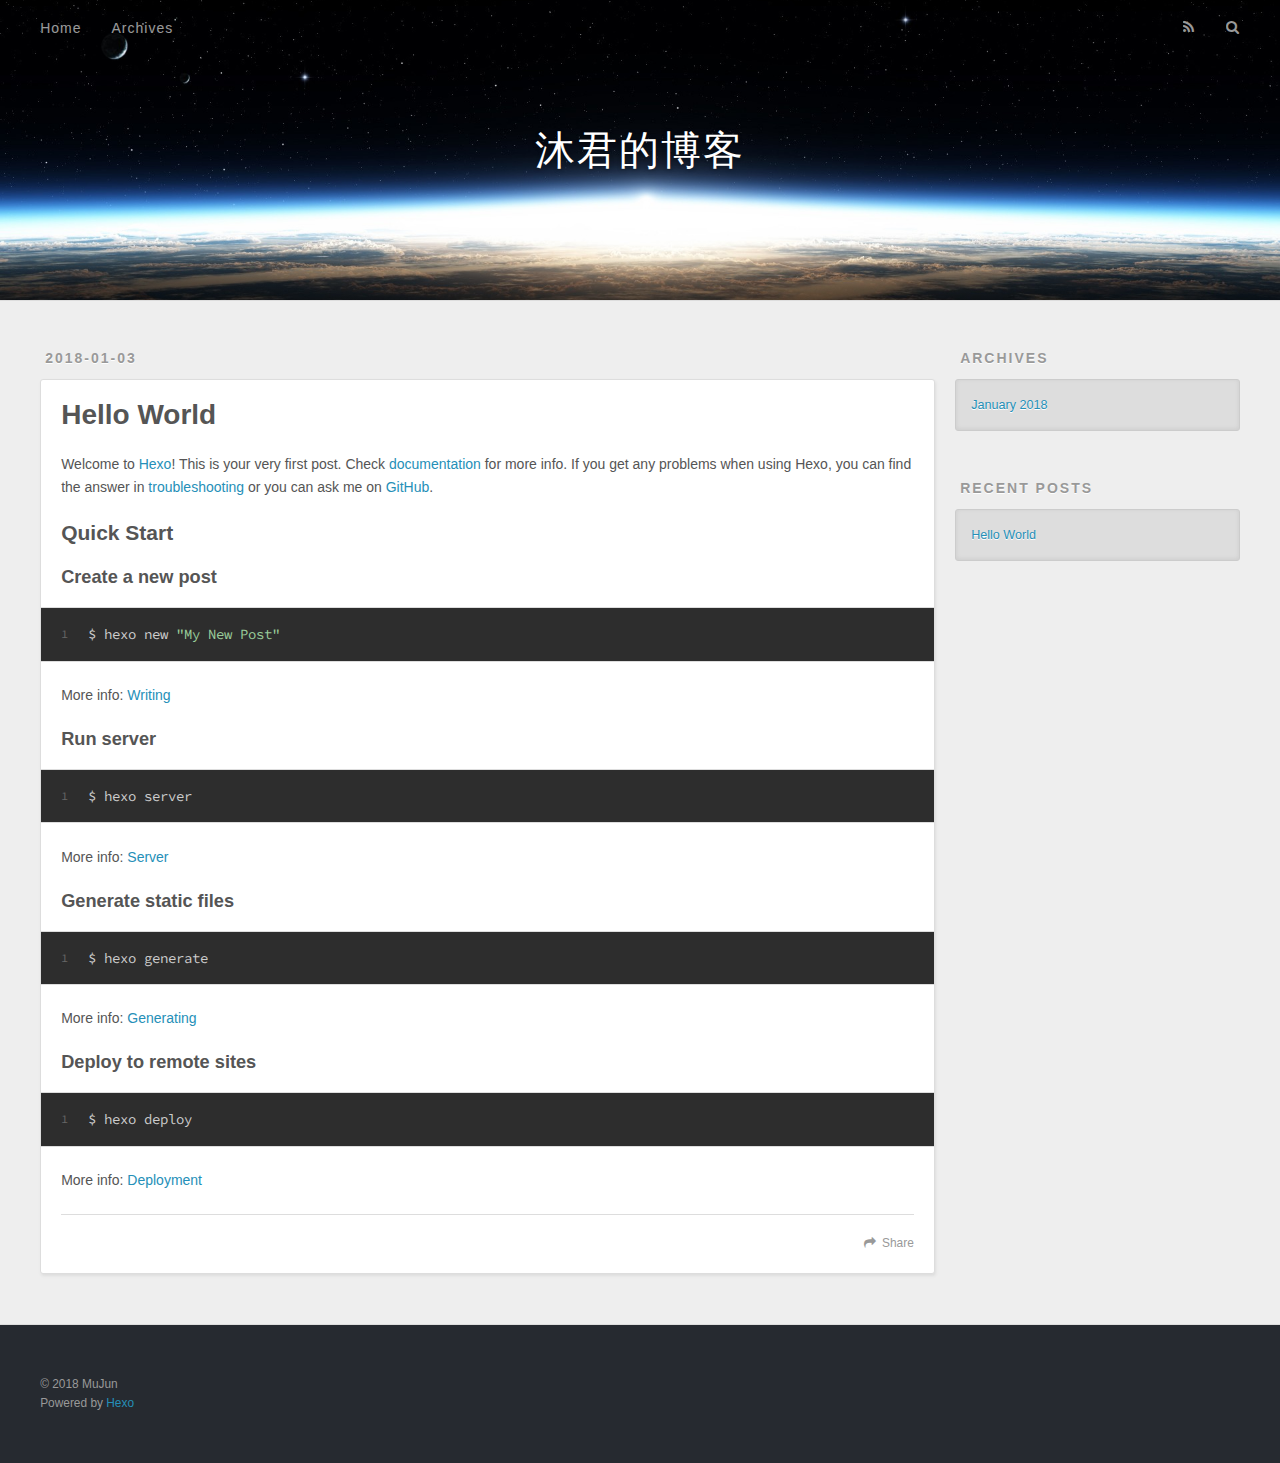
==== index.html @ 4de82e10 "Site updated: 2018-01-03 21:16:30" ====
<!DOCTYPE html>
<html>
<head>
  <meta charset="utf-8">
  

  
  <title>沐君的博客</title>
  <meta name="viewport" content="width=device-width, initial-scale=1, maximum-scale=1">
  <meta property="og:type" content="website">
<meta property="og:title" content="沐君的博客">
<meta property="og:url" content="http://yoursite.com/index.html">
<meta property="og:site_name" content="沐君的博客">
<meta name="twitter:card" content="summary">
<meta name="twitter:title" content="沐君的博客">
  
    <link rel="alternate" href="/atom.xml" title="沐君的博客" type="application/atom+xml">
  
  
    <link rel="icon" href="/favicon.png">
  
  
    <link href="//fonts.googleapis.com/css?family=Source+Code+Pro" rel="stylesheet" type="text/css">
  
  <link rel="stylesheet" href="/css/style.css">
</head>

<body>
  <div id="container">
    <div id="wrap">
      <header id="header">
  <div id="banner"></div>
  <div id="header-outer" class="outer">
    <div id="header-title" class="inner">
      <h1 id="logo-wrap">
        <a href="/" id="logo">沐君的博客</a>
      </h1>
      
    </div>
    <div id="header-inner" class="inner">
      <nav id="main-nav">
        <a id="main-nav-toggle" class="nav-icon"></a>
        
          <a class="main-nav-link" href="/">Home</a>
        
          <a class="main-nav-link" href="/archives">Archives</a>
        
      </nav>
      <nav id="sub-nav">
        
          <a id="nav-rss-link" class="nav-icon" href="/atom.xml" title="RSS Feed"></a>
        
        <a id="nav-search-btn" class="nav-icon" title="Search"></a>
      </nav>
      <div id="search-form-wrap">
        <form action="//google.com/search" method="get" accept-charset="UTF-8" class="search-form"><input type="search" name="q" class="search-form-input" placeholder="Search"><button type="submit" class="search-form-submit">&#xF002;</button><input type="hidden" name="sitesearch" value="http://yoursite.com"></form>
      </div>
    </div>
  </div>
</header>
      <div class="outer">
        <section id="main">
  
    <article id="post-hello-world" class="article article-type-post" itemscope itemprop="blogPost">
  <div class="article-meta">
    <a href="/2018/01/03/hello-world/" class="article-date">
  <time datetime="2018-01-03T12:54:03.582Z" itemprop="datePublished">2018-01-03</time>
</a>
    
  </div>
  <div class="article-inner">
    
    
      <header class="article-header">
        
  
    <h1 itemprop="name">
      <a class="article-title" href="/2018/01/03/hello-world/">Hello World</a>
    </h1>
  

      </header>
    
    <div class="article-entry" itemprop="articleBody">
      
        <p>Welcome to <a href="https://hexo.io/" target="_blank" rel="noopener">Hexo</a>! This is your very first post. Check <a href="https://hexo.io/docs/" target="_blank" rel="noopener">documentation</a> for more info. If you get any problems when using Hexo, you can find the answer in <a href="https://hexo.io/docs/troubleshooting.html" target="_blank" rel="noopener">troubleshooting</a> or you can ask me on <a href="https://github.com/hexojs/hexo/issues" target="_blank" rel="noopener">GitHub</a>.</p>
<h2 id="Quick-Start"><a href="#Quick-Start" class="headerlink" title="Quick Start"></a>Quick Start</h2><h3 id="Create-a-new-post"><a href="#Create-a-new-post" class="headerlink" title="Create a new post"></a>Create a new post</h3><figure class="highlight bash"><table><tr><td class="gutter"><pre><span class="line">1</span><br></pre></td><td class="code"><pre><span class="line">$ hexo new <span class="string">"My New Post"</span></span><br></pre></td></tr></table></figure>
<p>More info: <a href="https://hexo.io/docs/writing.html" target="_blank" rel="noopener">Writing</a></p>
<h3 id="Run-server"><a href="#Run-server" class="headerlink" title="Run server"></a>Run server</h3><figure class="highlight bash"><table><tr><td class="gutter"><pre><span class="line">1</span><br></pre></td><td class="code"><pre><span class="line">$ hexo server</span><br></pre></td></tr></table></figure>
<p>More info: <a href="https://hexo.io/docs/server.html" target="_blank" rel="noopener">Server</a></p>
<h3 id="Generate-static-files"><a href="#Generate-static-files" class="headerlink" title="Generate static files"></a>Generate static files</h3><figure class="highlight bash"><table><tr><td class="gutter"><pre><span class="line">1</span><br></pre></td><td class="code"><pre><span class="line">$ hexo generate</span><br></pre></td></tr></table></figure>
<p>More info: <a href="https://hexo.io/docs/generating.html" target="_blank" rel="noopener">Generating</a></p>
<h3 id="Deploy-to-remote-sites"><a href="#Deploy-to-remote-sites" class="headerlink" title="Deploy to remote sites"></a>Deploy to remote sites</h3><figure class="highlight bash"><table><tr><td class="gutter"><pre><span class="line">1</span><br></pre></td><td class="code"><pre><span class="line">$ hexo deploy</span><br></pre></td></tr></table></figure>
<p>More info: <a href="https://hexo.io/docs/deployment.html" target="_blank" rel="noopener">Deployment</a></p>

      
    </div>
    <footer class="article-footer">
      <a data-url="http://yoursite.com/2018/01/03/hello-world/" data-id="cjbz2mi8x0000ckn8uq805cre" class="article-share-link">Share</a>
      
      
    </footer>
  </div>
  
</article>


  


</section>
        
          <aside id="sidebar">
  
    

  
    

  
    
  
    
  <div class="widget-wrap">
    <h3 class="widget-title">Archives</h3>
    <div class="widget">
      <ul class="archive-list"><li class="archive-list-item"><a class="archive-list-link" href="/archives/2018/01/">January 2018</a></li></ul>
    </div>
  </div>


  
    
  <div class="widget-wrap">
    <h3 class="widget-title">Recent Posts</h3>
    <div class="widget">
      <ul>
        
          <li>
            <a href="/2018/01/03/hello-world/">Hello World</a>
          </li>
        
      </ul>
    </div>
  </div>

  
</aside>
        
      </div>
      <footer id="footer">
  
  <div class="outer">
    <div id="footer-info" class="inner">
      &copy; 2018 MuJun<br>
      Powered by <a href="http://hexo.io/" target="_blank">Hexo</a>
    </div>
  </div>
</footer>
    </div>
    <nav id="mobile-nav">
  
    <a href="/" class="mobile-nav-link">Home</a>
  
    <a href="/archives" class="mobile-nav-link">Archives</a>
  
</nav>
    

<script src="//ajax.googleapis.com/ajax/libs/jquery/2.0.3/jquery.min.js"></script>


  <link rel="stylesheet" href="/fancybox/jquery.fancybox.css">
  <script src="/fancybox/jquery.fancybox.pack.js"></script>


<script src="/js/script.js"></script>



  </div>
</body>
</html>
---- css/style.css ----
body {
  width: 100%;
}
body:before,
body:after {
  content: "";
  display: table;
}
body:after {
  clear: both;
}
html,
body,
div,
span,
applet,
object,
iframe,
h1,
h2,
h3,
h4,
h5,
h6,
p,
blockquote,
pre,
a,
abbr,
acronym,
address,
big,
cite,
code,
del,
dfn,
em,
img,
ins,
kbd,
q,
s,
samp,
small,
strike,
strong,
sub,
sup,
tt,
var,
dl,
dt,
dd,
ol,
ul,
li,
fieldset,
form,
label,
legend,
table,
caption,
tbody,
tfoot,
thead,
tr,
th,
td {
  margin: 0;
  padding: 0;
  border: 0;
  outline: 0;
  font-weight: inherit;
  font-style: inherit;
  font-family: inherit;
  font-size: 100%;
  vertical-align: baseline;
}
body {
  line-height: 1;
  color: #000;
  background: #fff;
}
ol,
ul {
  list-style: none;
}
table {
  border-collapse: separate;
  border-spacing: 0;
  vertical-align: middle;
}
caption,
th,
td {
  text-align: left;
  font-weight: normal;
  vertical-align: middle;
}
a img {
  border: none;
}
input,
button {
  margin: 0;
  padding: 0;
}
input::-moz-focus-inner,
button::-moz-focus-inner {
  border: 0;
  padding: 0;
}
@font-face {
  font-family: FontAwesome;
  font-style: normal;
  font-weight: normal;
  src: url("fonts/fontawesome-webfont.eot?v=#4.0.3");
  src: url("fonts/fontawesome-webfont.eot?#iefix&v=#4.0.3") format("embedded-opentype"), url("fonts/fontawesome-webfont.woff?v=#4.0.3") format("woff"), url("fonts/fontawesome-webfont.ttf?v=#4.0.3") format("truetype"), url("fonts/fontawesome-webfont.svg#fontawesomeregular?v=#4.0.3") format("svg");
}
html,
body,
#container {
  height: 100%;
}
body {
  background: #eee;
  font: 14px -apple-system, BlinkMacSystemFont, "Segoe UI", "Roboto", "Oxygen", "Ubuntu", "Cantarell", "Fira Sans", "Droid Sans", "Helvetica Neue", sans-serif;
  -webkit-text-size-adjust: 100%;
}
.outer {
  max-width: 1220px;
  margin: 0 auto;
  padding: 0 20px;
}
.outer:before,
.outer:after {
  content: "";
  display: table;
}
.outer:after {
  clear: both;
}
.inner {
  display: inline;
  float: left;
  width: 98.33333333333333%;
  margin: 0 0.833333333333333%;
}
.left,
.alignleft {
  float: left;
}
.right,
.alignright {
  float: right;
}
.clear {
  clear: both;
}
#container {
  position: relative;
}
.mobile-nav-on {
  overflow: hidden;
}
#wrap {
  height: 100%;
  width: 100%;
  position: absolute;
  top: 0;
  left: 0;
  -webkit-transition: 0.2s ease-out;
  -moz-transition: 0.2s ease-out;
  -ms-transition: 0.2s ease-out;
  transition: 0.2s ease-out;
  z-index: 1;
  background: #eee;
}
.mobile-nav-on #wrap {
  left: 280px;
}
@media screen and (min-width: 768px) {
  #main {
    display: inline;
    float: left;
    width: 73.33333333333333%;
    margin: 0 0.833333333333333%;
  }
}
.article-date,
.article-category-link,
.archive-year,
.widget-title {
  text-decoration: none;
  text-transform: uppercase;
  letter-spacing: 2px;
  color: #999;
  margin-bottom: 1em;
  margin-left: 5px;
  line-height: 1em;
  text-shadow: 0 1px #fff;
  font-weight: bold;
}
.article-inner,
.archive-article-inner {
  background: #fff;
  -webkit-box-shadow: 1px 2px 3px #ddd;
  box-shadow: 1px 2px 3px #ddd;
  border: 1px solid #ddd;
  border-radius: 3px;
}
.article-entry h1,
.widget h1 {
  font-size: 2em;
}
.article-entry h2,
.widget h2 {
  font-size: 1.5em;
}
.article-entry h3,
.widget h3 {
  font-size: 1.3em;
}
.article-entry h4,
.widget h4 {
  font-size: 1.2em;
}
.article-entry h5,
.widget h5 {
  font-size: 1em;
}
.article-entry h6,
.widget h6 {
  font-size: 1em;
  color: #999;
}
.article-entry hr,
.widget hr {
  border: 1px dashed #ddd;
}
.article-entry strong,
.widget strong {
  font-weight: bold;
}
.article-entry em,
.widget em,
.article-entry cite,
.widget cite {
  font-style: italic;
}
.article-entry sup,
.widget sup,
.article-entry sub,
.widget sub {
  font-size: 0.75em;
  line-height: 0;
  position: relative;
  vertical-align: baseline;
}
.article-entry sup,
.widget sup {
  top: -0.5em;
}
.article-entry sub,
.widget sub {
  bottom: -0.2em;
}
.article-entry small,
.widget small {
  font-size: 0.85em;
}
.article-entry acronym,
.widget acronym,
.article-entry abbr,
.widget abbr {
  border-bottom: 1px dotted;
}
.article-entry ul,
.widget ul,
.article-entry ol,
.widget ol,
.article-entry dl,
.widget dl {
  margin: 0 20px;
  line-height: 1.6em;
}
.article-entry ul ul,
.widget ul ul,
.article-entry ol ul,
.widget ol ul,
.article-entry ul ol,
.widget ul ol,
.article-entry ol ol,
.widget ol ol {
  margin-top: 0;
  margin-bottom: 0;
}
.article-entry ul,
.widget ul {
  list-style: disc;
}
.article-entry ol,
.widget ol {
  list-style: decimal;
}
.article-entry dt,
.widget dt {
  font-weight: bold;
}
#header {
  height: 300px;
  position: relative;
  border-bottom: 1px solid #ddd;
}
#header:before,
#header:after {
  content: "";
  position: absolute;
  left: 0;
  right: 0;
  height: 40px;
}
#header:before {
  top: 0;
  background: -webkit-linear-gradient(rgba(0,0,0,0.2), transparent);
  background: -moz-linear-gradient(rgba(0,0,0,0.2), transparent);
  background: -ms-linear-gradient(rgba(0,0,0,0.2), transparent);
  background: linear-gradient(rgba(0,0,0,0.2), transparent);
}
#header:after {
  bottom: 0;
  background: -webkit-linear-gradient(transparent, rgba(0,0,0,0.2));
  background: -moz-linear-gradient(transparent, rgba(0,0,0,0.2));
  background: -ms-linear-gradient(transparent, rgba(0,0,0,0.2));
  background: linear-gradient(transparent, rgba(0,0,0,0.2));
}
#header-outer {
  height: 100%;
  position: relative;
}
#header-inner {
  position: relative;
  overflow: hidden;
}
#banner {
  position: absolute;
  top: 0;
  left: 0;
  width: 100%;
  height: 100%;
  background: url("images/banner.jpg") center #000;
  -webkit-background-size: cover;
  -moz-background-size: cover;
  background-size: cover;
  z-index: -1;
}
#header-title {
  text-align: center;
  height: 40px;
  position: absolute;
  top: 50%;
  left: 0;
  margin-top: -20px;
}
#logo,
#subtitle {
  text-decoration: none;
  color: #fff;
  font-weight: 300;
  text-shadow: 0 1px 4px rgba(0,0,0,0.3);
}
#logo {
  font-size: 40px;
  line-height: 40px;
  letter-spacing: 2px;
}
#subtitle {
  font-size: 16px;
  line-height: 16px;
  letter-spacing: 1px;
}
#subtitle-wrap {
  margin-top: 16px;
}
#main-nav {
  float: left;
  margin-left: -15px;
}
.nav-icon,
.main-nav-link {
  float: left;
  color: #fff;
  opacity: 0.6;
  text-decoration: none;
  text-shadow: 0 1px rgba(0,0,0,0.2);
  -webkit-transition: opacity 0.2s;
  -moz-transition: opacity 0.2s;
  -ms-transition: opacity 0.2s;
  transition: opacity 0.2s;
  display: block;
  padding: 20px 15px;
}
.nav-icon:hover,
.main-nav-link:hover {
  opacity: 1;
}
.nav-icon {
  font-family: FontAwesome;
  text-align: center;
  font-size: 14px;
  width: 14px;
  height: 14px;
  padding: 20px 15px;
  position: relative;
  cursor: pointer;
}
.main-nav-link {
  font-weight: 300;
  letter-spacing: 1px;
}
@media screen and (max-width: 479px) {
  .main-nav-link {
    display: none;
  }
}
#main-nav-toggle {
  display: none;
}
#main-nav-toggle:before {
  content: "\f0c9";
}
@media screen and (max-width: 479px) {
  #main-nav-toggle {
    display: block;
  }
}
#sub-nav {
  float: right;
  margin-right: -15px;
}
#nav-rss-link:before {
  content: "\f09e";
}
#nav-search-btn:before {
  content: "\f002";
}
#search-form-wrap {
  position: absolute;
  top: 15px;
  width: 150px;
  height: 30px;
  right: -150px;
  opacity: 0;
  -webkit-transition: 0.2s ease-out;
  -moz-transition: 0.2s ease-out;
  -ms-transition: 0.2s ease-out;
  transition: 0.2s ease-out;
}
#search-form-wrap.on {
  opacity: 1;
  right: 0;
}
@media screen and (max-width: 479px) {
  #search-form-wrap {
    width: 100%;
    right: -100%;
  }
}
.search-form {
  position: absolute;
  top: 0;
  left: 0;
  right: 0;
  background: #fff;
  padding: 5px 15px;
  border-radius: 15px;
  -webkit-box-shadow: 0 0 10px rgba(0,0,0,0.3);
  box-shadow: 0 0 10px rgba(0,0,0,0.3);
}
.search-form-input {
  border: none;
  background: none;
  color: #555;
  width: 100%;
  font: 13px -apple-system, BlinkMacSystemFont, "Segoe UI", "Roboto", "Oxygen", "Ubuntu", "Cantarell", "Fira Sans", "Droid Sans", "Helvetica Neue", sans-serif;
  outline: none;
}
.search-form-input::-webkit-search-results-decoration,
.search-form-input::-webkit-search-cancel-button {
  -webkit-appearance: none;
}
.search-form-submit {
  position: absolute;
  top: 50%;
  right: 10px;
  margin-top: -7px;
  font: 13px FontAwesome;
  border: none;
  background: none;
  color: #bbb;
  cursor: pointer;
}
.search-form-submit:hover,
.search-form-submit:focus {
  color: #777;
}
.article {
  margin: 50px 0;
}
.article-inner {
  overflow: hidden;
}
.article-meta:before,
.article-meta:after {
  content: "";
  display: table;
}
.article-meta:after {
  clear: both;
}
.article-date {
  float: left;
}
.article-category {
  float: left;
  line-height: 1em;
  color: #ccc;
  text-shadow: 0 1px #fff;
  margin-left: 8px;
}
.article-category:before {
  content: "\2022";
}
.article-category-link {
  margin: 0 12px 1em;
}
.article-header {
  padding: 20px 20px 0;
}
.article-title {
  text-decoration: none;
  font-size: 2em;
  font-weight: bold;
  color: #555;
  line-height: 1.1em;
  -webkit-transition: color 0.2s;
  -moz-transition: color 0.2s;
  -ms-transition: color 0.2s;
  transition: color 0.2s;
}
a.article-title:hover {
  color: #258fb8;
}
.article-entry {
  color: #555;
  padding: 0 20px;
}
.article-entry:before,
.article-entry:after {
  content: "";
  display: table;
}
.article-entry:after {
  clear: both;
}
.article-entry p,
.article-entry table {
  line-height: 1.6em;
  margin: 1.6em 0;
}
.article-entry h1,
.article-entry h2,
.article-entry h3,
.article-entry h4,
.article-entry h5,
.article-entry h6 {
  font-weight: bold;
}
.article-entry h1,
.article-entry h2,
.article-entry h3,
.article-entry h4,
.article-entry h5,
.article-entry h6 {
  line-height: 1.1em;
  margin: 1.1em 0;
}
.article-entry a {
  color: #258fb8;
  text-decoration: none;
}
.article-entry a:hover {
  text-decoration: underline;
}
.article-entry ul,
.article-entry ol,
.article-entry dl {
  margin-top: 1.6em;
  margin-bottom: 1.6em;
}
.article-entry img,
.article-entry video {
  max-width: 100%;
  height: auto;
  display: block;
  margin: auto;
}
.article-entry iframe {
  border: none;
}
.article-entry table {
  width: 100%;
  border-collapse: collapse;
  border-spacing: 0;
}
.article-entry th {
  font-weight: bold;
  border-bottom: 3px solid #ddd;
  padding-bottom: 0.5em;
}
.article-entry td {
  border-bottom: 1px solid #ddd;
  padding: 10px 0;
}
.article-entry blockquote {
  font-family: Georgia, "Times New Roman", serif;
  font-size: 1.4em;
  margin: 1.6em 20px;
  text-align: center;
}
.article-entry blockquote footer {
  font-size: 14px;
  margin: 1.6em 0;
  font-family: -apple-system, BlinkMacSystemFont, "Segoe UI", "Roboto", "Oxygen", "Ubuntu", "Cantarell", "Fira Sans", "Droid Sans", "Helvetica Neue", sans-serif;
}
.article-entry blockquote footer cite:before {
  content: "—";
  padding: 0 0.5em;
}
.article-entry .pullquote {
  text-align: left;
  width: 45%;
  margin: 0;
}
.article-entry .pullquote.left {
  margin-left: 0.5em;
  margin-right: 1em;
}
.article-entry .pullquote.right {
  margin-right: 0.5em;
  margin-left: 1em;
}
.article-entry .caption {
  color: #999;
  display: block;
  font-size: 0.9em;
  margin-top: 0.5em;
  position: relative;
  text-align: center;
}
.article-entry .video-container {
  position: relative;
  padding-top: 56.25%;
  height: 0;
  overflow: hidden;
}
.article-entry .video-container iframe,
.article-entry .video-container object,
.article-entry .video-container embed {
  position: absolute;
  top: 0;
  left: 0;
  width: 100%;
  height: 100%;
  margin-top: 0;
}
.article-more-link a {
  display: inline-block;
  line-height: 1em;
  padding: 6px 15px;
  border-radius: 15px;
  background: #eee;
  color: #999;
  text-shadow: 0 1px #fff;
  text-decoration: none;
}
.article-more-link a:hover {
  background: #258fb8;
  color: #fff;
  text-decoration: none;
  text-shadow: 0 1px #1e7293;
}
.article-footer {
  font-size: 0.85em;
  line-height: 1.6em;
  border-top: 1px solid #ddd;
  padding-top: 1.6em;
  margin: 0 20px 20px;
}
.article-footer:before,
.article-footer:after {
  content: "";
  display: table;
}
.article-footer:after {
  clear: both;
}
.article-footer a {
  color: #999;
  text-decoration: none;
}
.article-footer a:hover {
  color: #555;
}
.article-tag-list-item {
  float: left;
  margin-right: 10px;
}
.article-tag-list-link:before {
  content: "#";
}
.article-comment-link {
  float: right;
}
.article-comment-link:before {
  content: "\f075";
  font-family: FontAwesome;
  padding-right: 8px;
}
.article-share-link {
  cursor: pointer;
  float: right;
  margin-left: 20px;
}
.article-share-link:before {
  content: "\f064";
  font-family: FontAwesome;
  padding-right: 6px;
}
#article-nav {
  position: relative;
}
#article-nav:before,
#article-nav:after {
  content: "";
  display: table;
}
#article-nav:after {
  clear: both;
}
@media screen and (min-width: 768px) {
  #article-nav {
    margin: 50px 0;
  }
  #article-nav:before {
    width: 8px;
    height: 8px;
    position: absolute;
    top: 50%;
    left: 50%;
    margin-top: -4px;
    margin-left: -4px;
    content: "";
    border-radius: 50%;
    background: #ddd;
    -webkit-box-shadow: 0 1px 2px #fff;
    box-shadow: 0 1px 2px #fff;
  }
}
.article-nav-link-wrap {
  text-decoration: none;
  text-shadow: 0 1px #fff;
  color: #999;
  -webkit-box-sizing: border-box;
  -moz-box-sizing: border-box;
  box-sizing: border-box;
  margin-top: 50px;
  text-align: center;
  display: block;
}
.article-nav-link-wrap:hover {
  color: #555;
}
@media screen and (min-width: 768px) {
  .article-nav-link-wrap {
    width: 50%;
    margin-top: 0;
  }
}
@media screen and (min-width: 768px) {
  #article-nav-newer {
    float: left;
    text-align: right;
    padding-right: 20px;
  }
}
@media screen and (min-width: 768px) {
  #article-nav-older {
    float: right;
    text-align: left;
    padding-left: 20px;
  }
}
.article-nav-caption {
  text-transform: uppercase;
  letter-spacing: 2px;
  color: #ddd;
  line-height: 1em;
  font-weight: bold;
}
#article-nav-newer .article-nav-caption {
  margin-right: -2px;
}
.article-nav-title {
  font-size: 0.85em;
  line-height: 1.6em;
  margin-top: 0.5em;
}
.article-share-box {
  position: absolute;
  display: none;
  background: #fff;
  -webkit-box-shadow: 1px 2px 10px rgba(0,0,0,0.2);
  box-shadow: 1px 2px 10px rgba(0,0,0,0.2);
  border-radius: 3px;
  margin-left: -145px;
  overflow: hidden;
  z-index: 1;
}
.article-share-box.on {
  display: block;
}
.article-share-input {
  width: 100%;
  background: none;
  -webkit-box-sizing: border-box;
  -moz-box-sizing: border-box;
  box-sizing: border-box;
  font: 14px -apple-system, BlinkMacSystemFont, "Segoe UI", "Roboto", "Oxygen", "Ubuntu", "Cantarell", "Fira Sans", "Droid Sans", "Helvetica Neue", sans-serif;
  padding: 0 15px;
  color: #555;
  outline: none;
  border: 1px solid #ddd;
  border-radius: 3px 3px 0 0;
  height: 36px;
  line-height: 36px;
}
.article-share-links {
  background: #eee;
}
.article-share-links:before,
.article-share-links:after {
  content: "";
  display: table;
}
.article-share-links:after {
  clear: both;
}
.article-share-twitter,
.article-share-facebook,
.article-share-pinterest,
.article-share-google {
  width: 50px;
  height: 36px;
  display: block;
  float: left;
  position: relative;
  color: #999;
  text-shadow: 0 1px #fff;
}
.article-share-twitter:before,
.article-share-facebook:before,
.article-share-pinterest:before,
.article-share-google:before {
  font-size: 20px;
  font-family: FontAwesome;
  width: 20px;
  height: 20px;
  position: absolute;
  top: 50%;
  left: 50%;
  margin-top: -10px;
  margin-left: -10px;
  text-align: center;
}
.article-share-twitter:hover,
.article-share-facebook:hover,
.article-share-pinterest:hover,
.article-share-google:hover {
  color: #fff;
}
.article-share-twitter:before {
  content: "\f099";
}
.article-share-twitter:hover {
  background: #00aced;
  text-shadow: 0 1px #008abe;
}
.article-share-facebook:before {
  content: "\f09a";
}
.article-share-facebook:hover {
  background: #3b5998;
  text-shadow: 0 1px #2f477a;
}
.article-share-pinterest:before {
  content: "\f0d2";
}
.article-share-pinterest:hover {
  background: #cb2027;
  text-shadow: 0 1px #a21a1f;
}
.article-share-google:before {
  content: "\f0d5";
}
.article-share-google:hover {
  background: #dd4b39;
  text-shadow: 0 1px #be3221;
}
.article-gallery {
  background: #000;
  position: relative;
}
.article-gallery-photos {
  position: relative;
  overflow: hidden;
}
.article-gallery-img {
  display: none;
  max-width: 100%;
}
.article-gallery-img:first-child {
  display: block;
}
.article-gallery-img.loaded {
  position: absolute;
  display: block;
}
.article-gallery-img img {
  display: block;
  max-width: 100%;
  margin: 0 auto;
}
#comments {
  background: #fff;
  -webkit-box-shadow: 1px 2px 3px #ddd;
  box-shadow: 1px 2px 3px #ddd;
  padding: 20px;
  border: 1px solid #ddd;
  border-radius: 3px;
  margin: 50px 0;
}
#comments a {
  color: #258fb8;
}
.archives-wrap {
  margin: 50px 0;
}
.archives:before,
.archives:after {
  content: "";
  display: table;
}
.archives:after {
  clear: both;
}
.archive-year-wrap {
  margin-bottom: 1em;
}
.archives {
  -webkit-column-gap: 10px;
  -moz-column-gap: 10px;
  column-gap: 10px;
}
@media screen and (min-width: 480px) and (max-width: 767px) {
  .archives {
    -webkit-column-count: 2;
    -moz-column-count: 2;
    column-count: 2;
  }
}
@media screen and (min-width: 768px) {
  .archives {
    -webkit-column-count: 3;
    -moz-column-count: 3;
    column-count: 3;
  }
}
.archive-article {
  -webkit-column-break-inside: avoid;
  page-break-inside: avoid;
  overflow: hidden;
  break-inside: avoid-column;
}
.archive-article-inner {
  padding: 10px;
  margin-bottom: 15px;
}
.archive-article-title {
  text-decoration: none;
  font-weight: bold;
  color: #555;
  -webkit-transition: color 0.2s;
  -moz-transition: color 0.2s;
  -ms-transition: color 0.2s;
  transition: color 0.2s;
  line-height: 1.6em;
}
.archive-article-title:hover {
  color: #258fb8;
}
.archive-article-footer {
  margin-top: 1em;
}
.archive-article-date {
  color: #999;
  text-decoration: none;
  font-size: 0.85em;
  line-height: 1em;
  margin-bottom: 0.5em;
  display: block;
}
#page-nav {
  margin: 50px auto;
  background: #fff;
  -webkit-box-shadow: 1px 2px 3px #ddd;
  box-shadow: 1px 2px 3px #ddd;
  border: 1px solid #ddd;
  border-radius: 3px;
  text-align: center;
  color: #999;
  overflow: hidden;
}
#page-nav:before,
#page-nav:after {
  content: "";
  display: table;
}
#page-nav:after {
  clear: both;
}
#page-nav a,
#page-nav span {
  padding: 10px 20px;
  line-height: 1;
  height: 2ex;
}
#page-nav a {
  color: #999;
  text-decoration: none;
}
#page-nav a:hover {
  background: #999;
  color: #fff;
}
#page-nav .prev {
  float: left;
}
#page-nav .next {
  float: right;
}
#page-nav .page-number {
  display: inline-block;
}
@media screen and (max-width: 479px) {
  #page-nav .page-number {
    display: none;
  }
}
#page-nav .current {
  color: #555;
  font-weight: bold;
}
#page-nav .space {
  color: #ddd;
}
#footer {
  background: #262a30;
  padding: 50px 0;
  border-top: 1px solid #ddd;
  color: #999;
}
#footer a {
  color: #258fb8;
  text-decoration: none;
}
#footer a:hover {
  text-decoration: underline;
}
#footer-info {
  line-height: 1.6em;
  font-size: 0.85em;
}
.article-entry pre,
.article-entry .highlight {
  background: #2d2d2d;
  margin: 0 -20px;
  padding: 15px 20px;
  border-style: solid;
  border-color: #ddd;
  border-width: 1px 0;
  overflow: auto;
  color: #ccc;
  line-height: 22.400000000000002px;
}
.article-entry .highlight .gutter pre,
.article-entry .gist .gist-file .gist-data .line-numbers {
  color: #666;
  font-size: 0.85em;
}
.article-entry pre,
.article-entry code {
  font-family: "Source Code Pro", Consolas, Monaco, Menlo, Consolas, monospace;
}
.article-entry code {
  background: #eee;
  text-shadow: 0 1px #fff;
  padding: 0 0.3em;
}
.article-entry pre code {
  background: none;
  text-shadow: none;
  padding: 0;
}
.article-entry .highlight pre {
  border: none;
  margin: 0;
  padding: 0;
}
.article-entry .highlight table {
  margin: 0;
  width: auto;
}
.article-entry .highlight td {
  border: none;
  padding: 0;
}
.article-entry .highlight figcaption {
  font-size: 0.85em;
  color: #999;
  line-height: 1em;
  margin-bottom: 1em;
}
.article-entry .highlight figcaption:before,
.article-entry .highlight figcaption:after {
  content: "";
  display: table;
}
.article-entry .highlight figcaption:after {
  clear: both;
}
.article-entry .highlight figcaption a {
  float: right;
}
.article-entry .highlight .gutter pre {
  text-align: right;
  padding-right: 20px;
}
.article-entry .highlight .line {
  height: 22.400000000000002px;
}
.article-entry .highlight .line.marked {
  background: #515151;
}
.article-entry .gist {
  margin: 0 -20px;
  border-style: solid;
  border-color: #ddd;
  border-width: 1px 0;
  background: #2d2d2d;
  padding: 15px 20px 15px 0;
}
.article-entry .gist .gist-file {
  border: none;
  font-family: "Source Code Pro", Consolas, Monaco, Menlo, Consolas, monospace;
  margin: 0;
}
.article-entry .gist .gist-file .gist-data {
  background: none;
  border: none;
}
.article-entry .gist .gist-file .gist-data .line-numbers {
  background: none;
  border: none;
  padding: 0 20px 0 0;
}
.article-entry .gist .gist-file .gist-data .line-data {
  padding: 0 !important;
}
.article-entry .gist .gist-file .highlight {
  margin: 0;
  padding: 0;
  border: none;
}
.article-entry .gist .gist-file .gist-meta {
  background: #2d2d2d;
  color: #999;
  font: 0.85em -apple-system, BlinkMacSystemFont, "Segoe UI", "Roboto", "Oxygen", "Ubuntu", "Cantarell", "Fira Sans", "Droid Sans", "Helvetica Neue", sans-serif;
  text-shadow: 0 0;
  padding: 0;
  margin-top: 1em;
  margin-left: 20px;
}
.article-entry .gist .gist-file .gist-meta a {
  color: #258fb8;
  font-weight: normal;
}
.article-entry .gist .gist-file .gist-meta a:hover {
  text-decoration: underline;
}
pre .comment,
pre .title {
  color: #999;
}
pre .variable,
pre .attribute,
pre .tag,
pre .regexp,
pre .ruby .constant,
pre .xml .tag .title,
pre .xml .pi,
pre .xml .doctype,
pre .html .doctype,
pre .css .id,
pre .css .class,
pre .css .pseudo {
  color: #f2777a;
}
pre .number,
pre .preprocessor,
pre .built_in,
pre .literal,
pre .params,
pre .constant {
  color: #f99157;
}
pre .class,
pre .ruby .class .title,
pre .css .rules .attribute {
  color: #9c9;
}
pre .string,
pre .value,
pre .inheritance,
pre .header,
pre .ruby .symbol,
pre .xml .cdata {
  color: #9c9;
}
pre .css .hexcolor {
  color: #6cc;
}
pre .function,
pre .python .decorator,
pre .python .title,
pre .ruby .function .title,
pre .ruby .title .keyword,
pre .perl .sub,
pre .javascript .title,
pre .coffeescript .title {
  color: #69c;
}
pre .keyword,
pre .javascript .function {
  color: #c9c;
}
@media screen and (max-width: 479px) {
  #mobile-nav {
    position: absolute;
    top: 0;
    left: 0;
    width: 280px;
    height: 100%;
    background: #191919;
    border-right: 1px solid #fff;
  }
}
@media screen and (max-width: 479px) {
  .mobile-nav-link {
    display: block;
    color: #999;
    text-decoration: none;
    padding: 15px 20px;
    font-weight: bold;
  }
  .mobile-nav-link:hover {
    color: #fff;
  }
}
@media screen and (min-width: 768px) {
  #sidebar {
    display: inline;
    float: left;
    width: 23.333333333333332%;
    margin: 0 0.833333333333333%;
  }
}
.widget-wrap {
  margin: 50px 0;
}
.widget {
  color: #777;
  text-shadow: 0 1px #fff;
  background: #ddd;
  -webkit-box-shadow: 0 -1px 4px #ccc inset;
  box-shadow: 0 -1px 4px #ccc inset;
  border: 1px solid #ccc;
  padding: 15px;
  border-radius: 3px;
}
.widget a {
  color: #258fb8;
  text-decoration: none;
}
.widget a:hover {
  text-decoration: underline;
}
.widget ul ul,
.widget ol ul,
.widget dl ul,
.widget ul ol,
.widget ol ol,
.widget dl ol,
.widget ul dl,
.widget ol dl,
.widget dl dl {
  margin-left: 15px;
  list-style: disc;
}
.widget {
  line-height: 1.6em;
  word-wrap: break-word;
  font-size: 0.9em;
}
.widget ul,
.widget ol {
  list-style: none;
  margin: 0;
}
.widget ul ul,
.widget ol ul,
.widget ul ol,
.widget ol ol {
  margin: 0 20px;
}
.widget ul ul,
.widget ol ul {
  list-style: disc;
}
.widget ul ol,
.widget ol ol {
  list-style: decimal;
}
.category-list-count,
.tag-list-count,
.archive-list-count {
  padding-left: 5px;
  color: #999;
  font-size: 0.85em;
}
.category-list-count:before,
.tag-list-count:before,
.archive-list-count:before {
  content: "(";
}
.category-list-count:after,
.tag-list-count:after,
.archive-list-count:after {
  content: ")";
}
.tagcloud a {
  margin-right: 5px;
  display: inline-block;
}
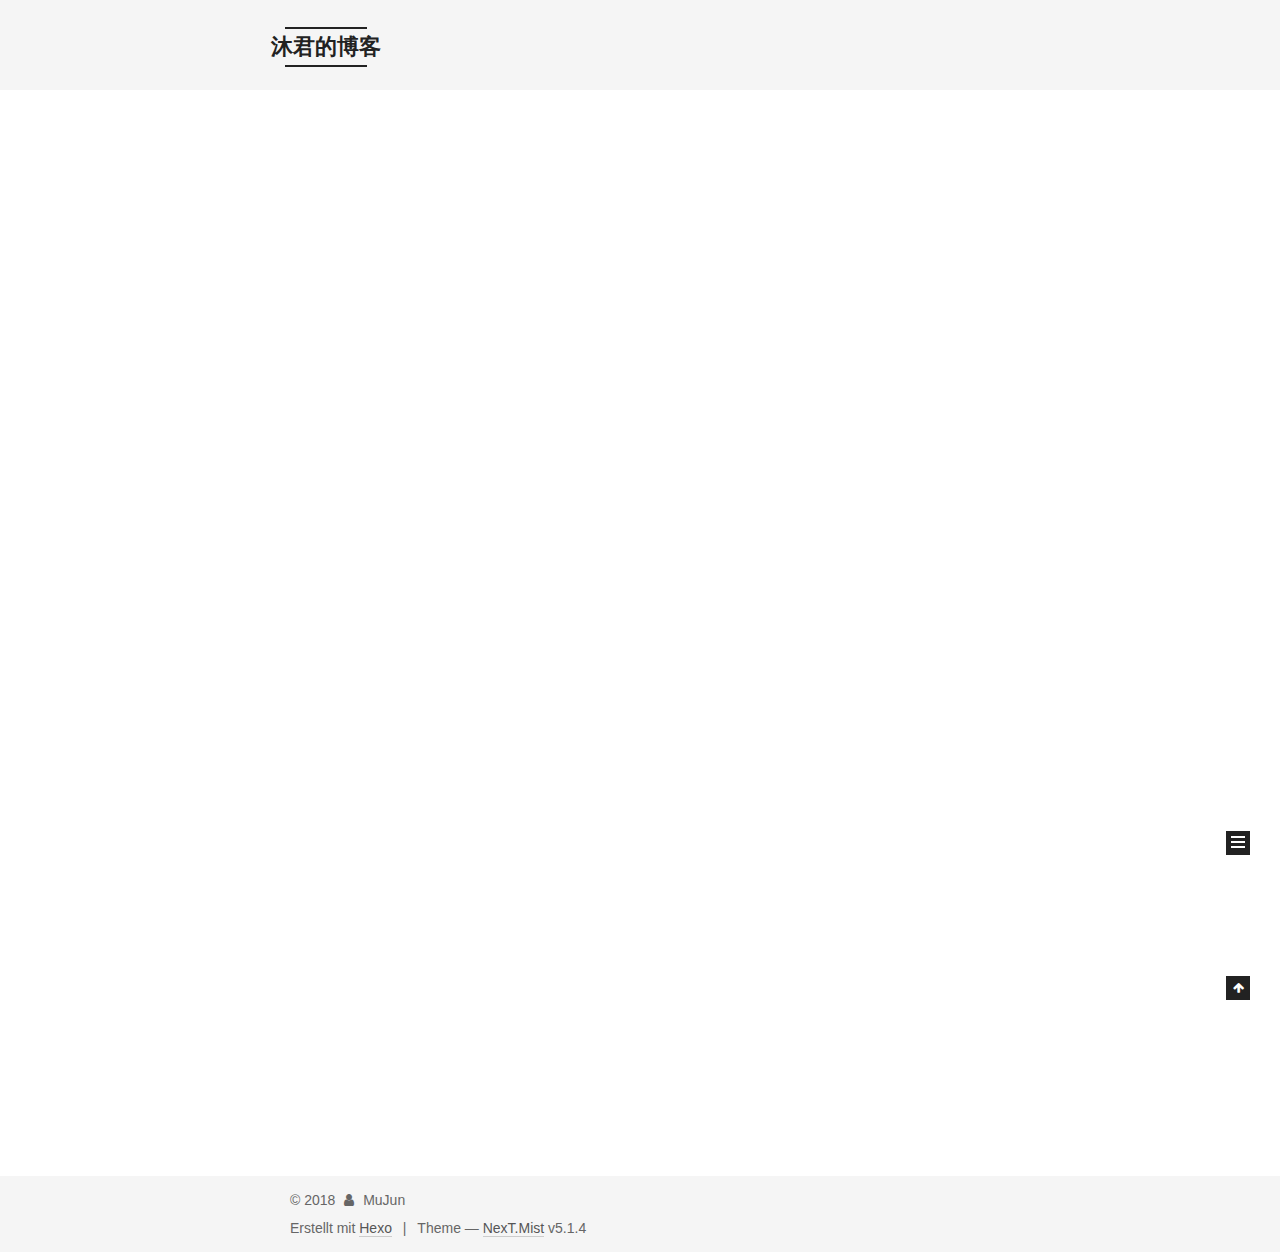
==== commit 35b415b8: "Site updated: 2018-01-03 21:48:36" ====
--- a/index.html
+++ b/index.html
@@ -1,89 +1,345 @@
 <!DOCTYPE html>
-<html>
+
+
+
+  
+
+
+<html class="theme-next mist use-motion" lang="">
 <head>
-  <meta charset="utf-8">
-  
-
-  
-  <title>沐君的博客</title>
-  <meta name="viewport" content="width=device-width, initial-scale=1, maximum-scale=1">
-  <meta property="og:type" content="website">
+  <meta charset="UTF-8"/>
+<meta http-equiv="X-UA-Compatible" content="IE=edge" />
+<meta name="viewport" content="width=device-width, initial-scale=1, maximum-scale=1"/>
+<meta name="theme-color" content="#222">
+
+
+
+
+
+
+
+
+
+<meta http-equiv="Cache-Control" content="no-transform" />
+<meta http-equiv="Cache-Control" content="no-siteapp" />
+
+
+
+
+
+
+
+
+
+
+
+
+
+
+
+
+  
+  
+  <link href="/lib/fancybox/source/jquery.fancybox.css?v=2.1.5" rel="stylesheet" type="text/css" />
+
+
+
+
+
+
+
+<link href="/lib/font-awesome/css/font-awesome.min.css?v=4.6.2" rel="stylesheet" type="text/css" />
+
+<link href="/css/main.css?v=5.1.4" rel="stylesheet" type="text/css" />
+
+
+  <link rel="apple-touch-icon" sizes="180x180" href="/images/apple-touch-icon-next.png?v=5.1.4">
+
+
+  <link rel="icon" type="image/png" sizes="32x32" href="/images/favicon-32x32-next.png?v=5.1.4">
+
+
+  <link rel="icon" type="image/png" sizes="16x16" href="/images/favicon-16x16-next.png?v=5.1.4">
+
+
+  <link rel="mask-icon" href="/images/logo.svg?v=5.1.4" color="#222">
+
+
+
+
+
+  <meta name="keywords" content="Hexo, NexT" />
+
+
+
+
+
+
+
+
+
+
+<meta property="og:type" content="website">
 <meta property="og:title" content="沐君的博客">
-<meta property="og:url" content="http://yoursite.com/index.html">
+<meta property="og:url" content="http://smilecby.com/index.html">
 <meta property="og:site_name" content="沐君的博客">
 <meta name="twitter:card" content="summary">
 <meta name="twitter:title" content="沐君的博客">
-  
-    <link rel="alternate" href="/atom.xml" title="沐君的博客" type="application/atom+xml">
-  
-  
-    <link rel="icon" href="/favicon.png">
-  
-  
-    <link href="//fonts.googleapis.com/css?family=Source+Code+Pro" rel="stylesheet" type="text/css">
-  
-  <link rel="stylesheet" href="/css/style.css">
+
+
+
+<script type="text/javascript" id="hexo.configurations">
+  var NexT = window.NexT || {};
+  var CONFIG = {
+    root: '/',
+    scheme: 'Mist',
+    version: '5.1.4',
+    sidebar: {"position":"left","display":"post","offset":12,"b2t":false,"scrollpercent":false,"onmobile":false},
+    fancybox: true,
+    tabs: true,
+    motion: {"enable":true,"async":false,"transition":{"post_block":"fadeIn","post_header":"slideDownIn","post_body":"slideDownIn","coll_header":"slideLeftIn","sidebar":"slideUpIn"}},
+    duoshuo: {
+      userId: '0',
+      author: 'Author'
+    },
+    algolia: {
+      applicationID: '',
+      apiKey: '',
+      indexName: '',
+      hits: {"per_page":10},
+      labels: {"input_placeholder":"Search for Posts","hits_empty":"We didn't find any results for the search: ${query}","hits_stats":"${hits} results found in ${time} ms"}
+    }
+  };
+</script>
+
+
+
+  <link rel="canonical" href="http://smilecby.com/"/>
+
+
+
+
+
+  <title>沐君的博客</title>
+  
+
+
+
+
+
+
+
+
 </head>
 
-<body>
-  <div id="container">
-    <div id="wrap">
-      <header id="header">
-  <div id="banner"></div>
-  <div id="header-outer" class="outer">
-    <div id="header-title" class="inner">
-      <h1 id="logo-wrap">
-        <a href="/" id="logo">沐君的博客</a>
-      </h1>
-      
+<body itemscope itemtype="http://schema.org/WebPage" lang="">
+
+  
+  
+    
+  
+
+  <div class="container sidebar-position-left 
+  page-home">
+    <div class="headband"></div>
+
+    <header id="header" class="header" itemscope itemtype="http://schema.org/WPHeader">
+      <div class="header-inner"><div class="site-brand-wrapper">
+  <div class="site-meta ">
+    
+
+    <div class="custom-logo-site-title">
+      <a href="/"  class="brand" rel="start">
+        <span class="logo-line-before"><i></i></span>
+        <span class="site-title">沐君的博客</span>
+        <span class="logo-line-after"><i></i></span>
+      </a>
     </div>
-    <div id="header-inner" class="inner">
-      <nav id="main-nav">
-        <a id="main-nav-toggle" class="nav-icon"></a>
-        
-          <a class="main-nav-link" href="/">Home</a>
-        
-          <a class="main-nav-link" href="/archives">Archives</a>
-        
-      </nav>
-      <nav id="sub-nav">
-        
-          <a id="nav-rss-link" class="nav-icon" href="/atom.xml" title="RSS Feed"></a>
-        
-        <a id="nav-search-btn" class="nav-icon" title="Search"></a>
-      </nav>
-      <div id="search-form-wrap">
-        <form action="//google.com/search" method="get" accept-charset="UTF-8" class="search-form"><input type="search" name="q" class="search-form-input" placeholder="Search"><button type="submit" class="search-form-submit">&#xF002;</button><input type="hidden" name="sitesearch" value="http://yoursite.com"></form>
-      </div>
-    </div>
+      
+        <p class="site-subtitle"></p>
+      
   </div>
-</header>
-      <div class="outer">
-        <section id="main">
-  
-    <article id="post-hello-world" class="article article-type-post" itemscope itemprop="blogPost">
-  <div class="article-meta">
-    <a href="/2018/01/03/hello-world/" class="article-date">
-  <time datetime="2018-01-03T12:54:03.582Z" itemprop="datePublished">2018-01-03</time>
-</a>
-    
+
+  <div class="site-nav-toggle">
+    <button>
+      <span class="btn-bar"></span>
+      <span class="btn-bar"></span>
+      <span class="btn-bar"></span>
+    </button>
   </div>
-  <div class="article-inner">
-    
-    
-      <header class="article-header">
-        
-  
-    <h1 itemprop="name">
-      <a class="article-title" href="/2018/01/03/hello-world/">Hello World</a>
-    </h1>
-  
-
+</div>
+
+<nav class="site-nav">
+  
+
+  
+    <ul id="menu" class="menu">
+      
+        
+        <li class="menu-item menu-item-home">
+          <a href="/" rel="section">
+            
+              <i class="menu-item-icon fa fa-fw fa-home"></i> <br />
+            
+            Startseite
+          </a>
+        </li>
+      
+        
+        <li class="menu-item menu-item-about">
+          <a href="/about/" rel="section">
+            
+              <i class="menu-item-icon fa fa-fw fa-user"></i> <br />
+            
+            Über
+          </a>
+        </li>
+      
+        
+        <li class="menu-item menu-item-tags">
+          <a href="/tags/" rel="section">
+            
+              <i class="menu-item-icon fa fa-fw fa-tags"></i> <br />
+            
+            Tags
+          </a>
+        </li>
+      
+        
+        <li class="menu-item menu-item-categories">
+          <a href="/categories/" rel="section">
+            
+              <i class="menu-item-icon fa fa-fw fa-th"></i> <br />
+            
+            Kategorien
+          </a>
+        </li>
+      
+        
+        <li class="menu-item menu-item-archives">
+          <a href="/archives/" rel="section">
+            
+              <i class="menu-item-icon fa fa-fw fa-archive"></i> <br />
+            
+            Archiv
+          </a>
+        </li>
+      
+        
+        <li class="menu-item menu-item-schedule">
+          <a href="/schedule/" rel="section">
+            
+              <i class="menu-item-icon fa fa-fw fa-calendar"></i> <br />
+            
+            Schedule
+          </a>
+        </li>
+      
+
+      
+    </ul>
+  
+
+  
+</nav>
+
+
+
+ </div>
+    </header>
+
+    <main id="main" class="main">
+      <div class="main-inner">
+        <div class="content-wrap">
+          <div id="content" class="content">
+            
+  <section id="posts" class="posts-expand">
+    
+      
+
+  
+
+  
+  
+  
+
+  <article class="post post-type-normal" itemscope itemtype="http://schema.org/Article">
+  
+  
+  
+  <div class="post-block">
+    <link itemprop="mainEntityOfPage" href="http://smilecby.com/2018/01/03/hello-world/">
+
+    <span hidden itemprop="author" itemscope itemtype="http://schema.org/Person">
+      <meta itemprop="name" content="MuJun">
+      <meta itemprop="description" content="">
+      <meta itemprop="image" content="/images/avatar.gif">
+    </span>
+
+    <span hidden itemprop="publisher" itemscope itemtype="http://schema.org/Organization">
+      <meta itemprop="name" content="沐君的博客">
+    </span>
+
+    
+      <header class="post-header">
+
+        
+        
+          <h1 class="post-title" itemprop="name headline">
+                
+                <a class="post-title-link" href="/2018/01/03/hello-world/" itemprop="url">Hello World</a></h1>
+        
+
+        <div class="post-meta">
+          <span class="post-time">
+            
+              <span class="post-meta-item-icon">
+                <i class="fa fa-calendar-o"></i>
+              </span>
+              
+                <span class="post-meta-item-text">Veröffentlicht am</span>
+              
+              <time title="Post created" itemprop="dateCreated datePublished" datetime="2018-01-03T20:54:03+08:00">
+                2018-01-03
+              </time>
+            
+
+            
+
+            
+          </span>
+
+          
+
+          
+            
+          
+
+          
+          
+
+          
+
+          
+
+          
+
+        </div>
       </header>
     
-    <div class="article-entry" itemprop="articleBody">
-      
-        <p>Welcome to <a href="https://hexo.io/" target="_blank" rel="noopener">Hexo</a>! This is your very first post. Check <a href="https://hexo.io/docs/" target="_blank" rel="noopener">documentation</a> for more info. If you get any problems when using Hexo, you can find the answer in <a href="https://hexo.io/docs/troubleshooting.html" target="_blank" rel="noopener">troubleshooting</a> or you can ask me on <a href="https://github.com/hexojs/hexo/issues" target="_blank" rel="noopener">GitHub</a>.</p>
+
+    
+    
+    
+    <div class="post-body" itemprop="articleBody">
+
+      
+      
+
+      
+        
+          
+            <p>Welcome to <a href="https://hexo.io/" target="_blank" rel="noopener">Hexo</a>! This is your very first post. Check <a href="https://hexo.io/docs/" target="_blank" rel="noopener">documentation</a> for more info. If you get any problems when using Hexo, you can find the answer in <a href="https://hexo.io/docs/troubleshooting.html" target="_blank" rel="noopener">troubleshooting</a> or you can ask me on <a href="https://github.com/hexojs/hexo/issues" target="_blank" rel="noopener">GitHub</a>.</p>
 <h2 id="Quick-Start"><a href="#Quick-Start" class="headerlink" title="Quick Start"></a>Quick Start</h2><h3 id="Create-a-new-post"><a href="#Create-a-new-post" class="headerlink" title="Create a new post"></a>Create a new post</h3><figure class="highlight bash"><table><tr><td class="gutter"><pre><span class="line">1</span><br></pre></td><td class="code"><pre><span class="line">$ hexo new <span class="string">"My New Post"</span></span><br></pre></td></tr></table></figure>
 <p>More info: <a href="https://hexo.io/docs/writing.html" target="_blank" rel="noopener">Writing</a></p>
 <h3 id="Run-server"><a href="#Run-server" class="headerlink" title="Run server"></a>Run server</h3><figure class="highlight bash"><table><tr><td class="gutter"><pre><span class="line">1</span><br></pre></td><td class="code"><pre><span class="line">$ hexo server</span><br></pre></td></tr></table></figure>
@@ -93,91 +349,307 @@
 <h3 id="Deploy-to-remote-sites"><a href="#Deploy-to-remote-sites" class="headerlink" title="Deploy to remote sites"></a>Deploy to remote sites</h3><figure class="highlight bash"><table><tr><td class="gutter"><pre><span class="line">1</span><br></pre></td><td class="code"><pre><span class="line">$ hexo deploy</span><br></pre></td></tr></table></figure>
 <p>More info: <a href="https://hexo.io/docs/deployment.html" target="_blank" rel="noopener">Deployment</a></p>
 
+          
+        
       
     </div>
-    <footer class="article-footer">
-      <a data-url="http://yoursite.com/2018/01/03/hello-world/" data-id="cjbz2mi8x0000ckn8uq805cre" class="article-share-link">Share</a>
-      
+    
+    
+    
+
+    
+
+    
+
+    
+
+    <footer class="post-footer">
+      
+
+      
+
+      
+
+      
+      
+        <div class="post-eof"></div>
       
     </footer>
   </div>
   
-</article>
-
-
-  
-
-
-</section>
-        
-          <aside id="sidebar">
-  
-    
-
-  
-    
-
-  
-    
-  
-    
-  <div class="widget-wrap">
-    <h3 class="widget-title">Archives</h3>
-    <div class="widget">
-      <ul class="archive-list"><li class="archive-list-item"><a class="archive-list-link" href="/archives/2018/01/">January 2018</a></li></ul>
+  
+  
+  </article>
+
+
+    
+  </section>
+
+  
+
+
+          </div>
+          
+
+
+          
+
+        </div>
+        
+          
+  
+  <div class="sidebar-toggle">
+    <div class="sidebar-toggle-line-wrap">
+      <span class="sidebar-toggle-line sidebar-toggle-line-first"></span>
+      <span class="sidebar-toggle-line sidebar-toggle-line-middle"></span>
+      <span class="sidebar-toggle-line sidebar-toggle-line-last"></span>
     </div>
   </div>
 
-
-  
-    
-  <div class="widget-wrap">
-    <h3 class="widget-title">Recent Posts</h3>
-    <div class="widget">
-      <ul>
-        
-          <li>
-            <a href="/2018/01/03/hello-world/">Hello World</a>
-          </li>
-        
-      </ul>
+  <aside id="sidebar" class="sidebar">
+    
+    <div class="sidebar-inner">
+
+      
+
+      
+
+      <section class="site-overview-wrap sidebar-panel sidebar-panel-active">
+        <div class="site-overview">
+          <div class="site-author motion-element" itemprop="author" itemscope itemtype="http://schema.org/Person">
+            
+              <p class="site-author-name" itemprop="name">MuJun</p>
+              <p class="site-description motion-element" itemprop="description"></p>
+          </div>
+
+          <nav class="site-state motion-element">
+
+            
+              <div class="site-state-item site-state-posts">
+              
+                <a href="/archives/">
+              
+                  <span class="site-state-item-count">1</span>
+                  <span class="site-state-item-name">Artikel</span>
+                </a>
+              </div>
+            
+
+            
+
+            
+
+          </nav>
+
+          
+
+          
+
+          
+          
+
+          
+          
+
+          
+
+        </div>
+      </section>
+
+      
+
+      
+
     </div>
+  </aside>
+
+
+        
+      </div>
+    </main>
+
+    <footer id="footer" class="footer">
+      <div class="footer-inner">
+        <div class="copyright">&copy; <span itemprop="copyrightYear">2018</span>
+  <span class="with-love">
+    <i class="fa fa-user"></i>
+  </span>
+  <span class="author" itemprop="copyrightHolder">MuJun</span>
+
+  
+</div>
+
+
+  <div class="powered-by">Erstellt mit  <a class="theme-link" target="_blank" href="https://hexo.io">Hexo</a></div>
+
+
+
+  <span class="post-meta-divider">|</span>
+
+
+
+  <div class="theme-info">Theme &mdash; <a class="theme-link" target="_blank" href="https://github.com/iissnan/hexo-theme-next">NexT.Mist</a> v5.1.4</div>
+
+
+
+
+        
+
+
+
+
+
+
+
+        
+      </div>
+    </footer>
+
+    
+      <div class="back-to-top">
+        <i class="fa fa-arrow-up"></i>
+        
+      </div>
+    
+
+    
+
   </div>
 
   
-</aside>
-        
-      </div>
-      <footer id="footer">
-  
-  <div class="outer">
-    <div id="footer-info" class="inner">
-      &copy; 2018 MuJun<br>
-      Powered by <a href="http://hexo.io/" target="_blank">Hexo</a>
-    </div>
-  </div>
-</footer>
-    </div>
-    <nav id="mobile-nav">
-  
-    <a href="/" class="mobile-nav-link">Home</a>
-  
-    <a href="/archives" class="mobile-nav-link">Archives</a>
-  
-</nav>
-    
-
-<script src="//ajax.googleapis.com/ajax/libs/jquery/2.0.3/jquery.min.js"></script>
-
-
-  <link rel="stylesheet" href="/fancybox/jquery.fancybox.css">
-  <script src="/fancybox/jquery.fancybox.pack.js"></script>
-
-
-<script src="/js/script.js"></script>
-
-
-
-  </div>
+
+<script type="text/javascript">
+  if (Object.prototype.toString.call(window.Promise) !== '[object Function]') {
+    window.Promise = null;
+  }
+</script>
+
+
+
+
+
+
+
+
+
+  
+
+
+
+
+
+
+
+
+
+
+
+
+  
+  
+    <script type="text/javascript" src="/lib/jquery/index.js?v=2.1.3"></script>
+  
+
+  
+  
+    <script type="text/javascript" src="/lib/fastclick/lib/fastclick.min.js?v=1.0.6"></script>
+  
+
+  
+  
+    <script type="text/javascript" src="/lib/jquery_lazyload/jquery.lazyload.js?v=1.9.7"></script>
+  
+
+  
+  
+    <script type="text/javascript" src="/lib/velocity/velocity.min.js?v=1.2.1"></script>
+  
+
+  
+  
+    <script type="text/javascript" src="/lib/velocity/velocity.ui.min.js?v=1.2.1"></script>
+  
+
+  
+  
+    <script type="text/javascript" src="/lib/fancybox/source/jquery.fancybox.pack.js?v=2.1.5"></script>
+  
+
+
+  
+
+
+  <script type="text/javascript" src="/js/src/utils.js?v=5.1.4"></script>
+
+  <script type="text/javascript" src="/js/src/motion.js?v=5.1.4"></script>
+
+
+
+  
+  
+
+  
+
+  
+
+
+  <script type="text/javascript" src="/js/src/bootstrap.js?v=5.1.4"></script>
+
+
+
+  
+
+
+  
+
+
+
+
+	
+
+
+
+
+
+  
+
+
+
+
+
+  
+
+
+
+
+
+
+
+
+
+
+
+
+  
+
+
+
+
+
+  
+
+  
+
+  
+
+  
+  
+
+  
+
+  
+
+  
+
 </body>
-</html>+</html>
--- a/css/main.css
+++ b/css/main.css
@@ -0,0 +1,2906 @@
+/* normalize.css v3.0.2 | MIT License | git.io/normalize */
+html {
+  font-family: sans-serif; /* 1 */
+  -ms-text-size-adjust: 100%; /* 2 */
+  -webkit-text-size-adjust: 100%; /* 2 */
+}
+body {
+  margin: 0;
+}
+article,
+aside,
+details,
+figcaption,
+figure,
+footer,
+header,
+hgroup,
+main,
+menu,
+nav,
+section,
+summary {
+  display: block;
+}
+audio,
+canvas,
+progress,
+video {
+  display: inline-block; /* 1 */
+  vertical-align: baseline; /* 2 */
+}
+audio:not([controls]) {
+  display: none;
+  height: 0;
+}
+[hidden],
+template {
+  display: none;
+}
+a {
+  background-color: transparent;
+}
+a:active,
+a:hover {
+  outline: 0;
+}
+abbr[title] {
+  border-bottom: 1px dotted;
+}
+b,
+strong {
+  font-weight: bold;
+}
+dfn {
+  font-style: italic;
+}
+h1 {
+  font-size: 2em;
+  margin: 0.67em 0;
+}
+mark {
+  background: #ff0;
+  color: #000;
+}
+small {
+  font-size: 80%;
+}
+sub,
+sup {
+  font-size: 75%;
+  line-height: 0;
+  position: relative;
+  vertical-align: baseline;
+}
+sup {
+  top: -0.5em;
+}
+sub {
+  bottom: -0.25em;
+}
+img {
+  border: 0;
+}
+svg:not(:root) {
+  overflow: hidden;
+}
+figure {
+  margin: 1em 40px;
+}
+hr {
+  -moz-box-sizing: content-box;
+  box-sizing: content-box;
+  height: 0;
+}
+pre {
+  overflow: auto;
+}
+code,
+kbd,
+pre,
+samp {
+  font-family: monospace, monospace;
+  font-size: 1em;
+}
+button,
+input,
+optgroup,
+select,
+textarea {
+  color: inherit; /* 1 */
+  font: inherit; /* 2 */
+  margin: 0; /* 3 */
+}
+button {
+  overflow: visible;
+}
+button,
+select {
+  text-transform: none;
+}
+button,
+html input[type="button"],
+input[type="reset"],
+input[type="submit"] {
+  -webkit-appearance: button; /* 2 */
+  cursor: pointer; /* 3 */
+}
+button[disabled],
+html input[disabled] {
+  cursor: default;
+}
+button::-moz-focus-inner,
+input::-moz-focus-inner {
+  border: 0;
+  padding: 0;
+}
+input {
+  line-height: normal;
+}
+input[type="checkbox"],
+input[type="radio"] {
+  box-sizing: border-box; /* 1 */
+  padding: 0; /* 2 */
+}
+input[type="number"]::-webkit-inner-spin-button,
+input[type="number"]::-webkit-outer-spin-button {
+  height: auto;
+}
+input[type="search"] {
+  -webkit-appearance: textfield; /* 1 */
+  -moz-box-sizing: content-box;
+  -webkit-box-sizing: content-box; /* 2 */
+  box-sizing: content-box;
+}
+input[type="search"]::-webkit-search-cancel-button,
+input[type="search"]::-webkit-search-decoration {
+  -webkit-appearance: none;
+}
+fieldset {
+  border: 1px solid #c0c0c0;
+  margin: 0 2px;
+  padding: 0.35em 0.625em 0.75em;
+}
+legend {
+  border: 0; /* 1 */
+  padding: 0; /* 2 */
+}
+textarea {
+  overflow: auto;
+}
+optgroup {
+  font-weight: bold;
+}
+table {
+  border-collapse: collapse;
+  border-spacing: 0;
+}
+td,
+th {
+  padding: 0;
+}
+::selection {
+  background: #262a30;
+  color: #fff;
+}
+body {
+  position: relative;
+  font-family: 'Lato', "PingFang SC", "Microsoft YaHei", sans-serif;
+  font-size: 14px;
+  line-height: 2;
+  color: #555;
+  background: #fff;
+}
+@media (max-width: 767px) {
+  body {
+    padding-right: 0 !important;
+  }
+}
+@media (min-width: 768px) and (max-width: 991px) {
+  body {
+    padding-right: 0 !important;
+  }
+}
+@media (min-width: 1600px) {
+  body {
+    font-size: 16px;
+  }
+}
+h1,
+h2,
+h3,
+h4,
+h5,
+h6 {
+  margin: 0;
+  padding: 0;
+  font-weight: bold;
+  line-height: 1.5;
+  font-family: 'Lato', "PingFang SC", "Microsoft YaHei", sans-serif;
+}
+h2,
+h3,
+h4,
+h5,
+h6 {
+  margin: 20px 0 15px;
+}
+h1 {
+  font-size: 24px;
+}
+@media (max-width: 767px) {
+  h1 {
+    font-size: 20px;
+  }
+}
+h2 {
+  font-size: 22px;
+}
+@media (max-width: 767px) {
+  h2 {
+    font-size: 18px;
+  }
+}
+h3 {
+  font-size: 20px;
+}
+@media (max-width: 767px) {
+  h3 {
+    font-size: 16px;
+  }
+}
+h4 {
+  font-size: 18px;
+}
+@media (max-width: 767px) {
+  h4 {
+    font-size: 14px;
+  }
+}
+h5 {
+  font-size: 16px;
+}
+@media (max-width: 767px) {
+  h5 {
+    font-size: 12px;
+  }
+}
+h6 {
+  font-size: 14px;
+}
+@media (max-width: 767px) {
+  h6 {
+    font-size: 10px;
+  }
+}
+p {
+  margin: 0 0 20px 0;
+}
+a {
+  color: #555;
+  text-decoration: none;
+  outline: none;
+  border-bottom: 1px solid #999;
+  word-wrap: break-word;
+}
+a:hover {
+  color: #222;
+  border-bottom-color: #222;
+}
+blockquote {
+  margin: 0;
+  padding: 0;
+}
+img {
+  display: block;
+  margin: auto;
+  max-width: 100%;
+  height: auto;
+}
+hr {
+  margin: 40px 0;
+  height: 3px;
+  border: none;
+  background-color: #ddd;
+  background-image: repeating-linear-gradient(-45deg, #fff, #fff 4px, transparent 4px, transparent 8px);
+}
+blockquote {
+  padding: 0 15px;
+  color: #666;
+  border-left: 4px solid #ddd;
+}
+blockquote cite::before {
+  content: "-";
+  padding: 0 5px;
+}
+dt {
+  font-weight: 700;
+}
+dd {
+  margin: 0;
+  padding: 0;
+}
+kbd {
+  border: 1px solid #ccc;
+  border-radius: 0.2em;
+  box-shadow: 0.1em 0.1em 0.2em rgba(0,0,0,0.1);
+  background-color: #f9f9f9;
+  font-family: inherit;
+  background-image: -webkit-linear-gradient(top, #eee, #fff, #eee);
+  padding: 0.1em 0.3em;
+  white-space: nowrap;
+}
+.text-left {
+  text-align: left;
+}
+.text-center {
+  text-align: center;
+}
+.text-right {
+  text-align: right;
+}
+.text-justify {
+  text-align: justify;
+}
+.text-nowrap {
+  white-space: nowrap;
+}
+.text-lowercase {
+  text-transform: lowercase;
+}
+.text-uppercase {
+  text-transform: uppercase;
+}
+.text-capitalize {
+  text-transform: capitalize;
+}
+.center-block {
+  display: block;
+  margin-left: auto;
+  margin-right: auto;
+}
+.clearfix:before,
+.clearfix:after {
+  content: " ";
+  display: table;
+}
+.clearfix:after {
+  clear: both;
+}
+.pullquote {
+  width: 45%;
+}
+.pullquote.left {
+  float: left;
+  margin-left: 5px;
+  margin-right: 10px;
+}
+.pullquote.right {
+  float: right;
+  margin-left: 10px;
+  margin-right: 5px;
+}
+.affix.affix.affix {
+  position: fixed;
+}
+.translation {
+  margin-top: -20px;
+  font-size: 14px;
+  color: #999;
+}
+.scrollbar-measure {
+  width: 100px;
+  height: 100px;
+  overflow: scroll;
+  position: absolute;
+  top: -9999px;
+}
+.use-motion .motion-element {
+  opacity: 0;
+}
+table {
+  margin: 20px 0;
+  width: 100%;
+  border-collapse: collapse;
+  border-spacing: 0;
+  border: 1px solid #ddd;
+  font-size: 14px;
+  table-layout: fixed;
+  word-wrap: break-all;
+}
+table>tbody>tr:nth-of-type(odd) {
+  background-color: #f9f9f9;
+}
+table>tbody>tr:hover {
+  background-color: #f5f5f5;
+}
+caption,
+th,
+td {
+  padding: 8px;
+  text-align: left;
+  vertical-align: middle;
+  font-weight: normal;
+}
+th,
+td {
+  border-bottom: 3px solid #ddd;
+  border-right: 1px solid #eee;
+}
+th {
+  padding-bottom: 10px;
+  font-weight: 700;
+}
+td {
+  border-bottom-width: 1px;
+}
+html,
+body {
+  height: 100%;
+}
+.container {
+  position: relative;
+  min-height: 100%;
+}
+.header-inner {
+  margin: 0 auto;
+  padding: 100px 0 70px;
+  width: 700px;
+}
+@media (min-width: 1600px) {
+  .container .header-inner {
+    width: 900px;
+  }
+}
+.main {
+  padding-bottom: 150px;
+}
+.main-inner {
+  margin: 0 auto;
+  width: 700px;
+}
+@media (min-width: 1600px) {
+  .container .main-inner {
+    width: 900px;
+  }
+}
+.footer {
+  position: absolute;
+  left: 0;
+  bottom: 0;
+  width: 100%;
+  min-height: 50px;
+}
+.footer-inner {
+  box-sizing: border-box;
+  margin: 20px auto;
+  width: 700px;
+}
+@media (min-width: 1600px) {
+  .container .footer-inner {
+    width: 900px;
+  }
+}
+pre,
+.highlight {
+  overflow: auto;
+  margin: 20px 0;
+  padding: 0;
+  font-size: 13px;
+  color: #4d4d4c;
+  background: #f7f7f7;
+  line-height: 1.6;
+}
+pre,
+code {
+  font-family: consolas, Menlo, "PingFang SC", "Microsoft YaHei", monospace;
+}
+code {
+  padding: 2px 4px;
+  word-wrap: break-word;
+  color: #555;
+  background: #eee;
+  border-radius: 3px;
+  font-size: 13px;
+}
+pre {
+  padding: 10px;
+}
+pre code {
+  padding: 0;
+  color: #4d4d4c;
+  background: none;
+  text-shadow: none;
+}
+.highlight {
+  border-radius: 1px;
+}
+.highlight pre {
+  border: none;
+  margin: 0;
+  padding: 10px 0;
+}
+.highlight table {
+  margin: 0;
+  width: auto;
+  border: none;
+}
+.highlight td {
+  border: none;
+  padding: 0;
+}
+.highlight figcaption {
+  font-size: 1em;
+  color: #4d4d4c;
+  line-height: 1em;
+  margin-bottom: 1em;
+}
+.highlight figcaption:before,
+.highlight figcaption:after {
+  content: " ";
+  display: table;
+}
+.highlight figcaption:after {
+  clear: both;
+}
+.highlight figcaption a {
+  float: right;
+  color: #4d4d4c;
+}
+.highlight figcaption a:hover {
+  border-bottom-color: #4d4d4c;
+}
+.highlight .gutter pre {
+  padding-left: 10px;
+  padding-right: 10px;
+  color: #869194;
+  text-align: right;
+  background-color: #eff2f3;
+}
+.highlight .code pre {
+  width: 100%;
+  padding-left: 10px;
+  padding-right: 10px;
+  background-color: #f7f7f7;
+}
+.highlight .line {
+  height: 20px;
+}
+.gutter {
+  -webkit-user-select: none;
+  -moz-user-select: none;
+  -ms-user-select: none;
+  user-select: none;
+}
+.gist table {
+  width: auto;
+}
+.gist table td {
+  border: none;
+}
+pre .deletion {
+  background: #fdd;
+}
+pre .addition {
+  background: #dfd;
+}
+pre .meta {
+  color: #8959a8;
+}
+pre .comment {
+  color: #8e908c;
+}
+pre .variable,
+pre .attribute,
+pre .tag,
+pre .regexp,
+pre .ruby .constant,
+pre .xml .tag .title,
+pre .xml .pi,
+pre .xml .doctype,
+pre .html .doctype,
+pre .css .id,
+pre .css .class,
+pre .css .pseudo {
+  color: #c82829;
+}
+pre .number,
+pre .preprocessor,
+pre .built_in,
+pre .literal,
+pre .params,
+pre .constant,
+pre .command {
+  color: #f5871f;
+}
+pre .ruby .class .title,
+pre .css .rules .attribute,
+pre .string,
+pre .value,
+pre .inheritance,
+pre .header,
+pre .ruby .symbol,
+pre .xml .cdata,
+pre .special,
+pre .number,
+pre .formula {
+  color: #718c00;
+}
+pre .title,
+pre .css .hexcolor {
+  color: #3e999f;
+}
+pre .function,
+pre .python .decorator,
+pre .python .title,
+pre .ruby .function .title,
+pre .ruby .title .keyword,
+pre .perl .sub,
+pre .javascript .title,
+pre .coffeescript .title {
+  color: #4271ae;
+}
+pre .keyword,
+pre .javascript .function {
+  color: #8959a8;
+}
+.full-image.full-image.full-image.full-image {
+  border: none;
+  max-width: 100%;
+  width: auto;
+  margin: 20px auto 25px;
+}
+@media (min-width: 992px) {
+  .full-image.full-image.full-image.full-image {
+    max-width: none;
+    width: 110%;
+    margin: 25px -5%;
+  }
+}
+.blockquote-center,
+.page-home .post-type-quote blockquote,
+.page-post-detail .post-type-quote blockquote {
+  position: relative;
+  margin: 40px 0;
+  padding: 0;
+  border-left: none;
+  text-align: center;
+}
+.blockquote-center::before,
+.page-home .post-type-quote blockquote::before,
+.page-post-detail .post-type-quote blockquote::before,
+.blockquote-center::after,
+.page-home .post-type-quote blockquote::after,
+.page-post-detail .post-type-quote blockquote::after {
+  position: absolute;
+  content: ' ';
+  display: block;
+  width: 100%;
+  height: 24px;
+  opacity: 0.2;
+  background-repeat: no-repeat;
+  background-position: 0 -6px;
+  background-size: 22px 22px;
+}
+.blockquote-center::before,
+.page-home .post-type-quote blockquote::before,
+.page-post-detail .post-type-quote blockquote::before {
+  top: -20px;
+  background-image: url("../images/quote-l.svg");
+  border-top: 1px solid #ccc;
+}
+.blockquote-center::after,
+.page-home .post-type-quote blockquote::after,
+.page-post-detail .post-type-quote blockquote::after {
+  bottom: -20px;
+  background-image: url("../images/quote-r.svg");
+  border-bottom: 1px solid #ccc;
+  background-position: 100% 8px;
+}
+.blockquote-center p,
+.page-home .post-type-quote blockquote p,
+.page-post-detail .post-type-quote blockquote p,
+.blockquote-center div,
+.page-home .post-type-quote blockquote div,
+.page-post-detail .post-type-quote blockquote div {
+  text-align: center;
+}
+.post .post-body .group-picture img {
+  box-sizing: border-box;
+  padding: 0 3px;
+  border: none;
+}
+.post .group-picture-row {
+  overflow: hidden;
+  margin-top: 6px;
+}
+.post .group-picture-row:first-child {
+  margin-top: 0;
+}
+.post .group-picture-column {
+  float: left;
+}
+.page-post-detail .post-body .group-picture-column {
+  float: none;
+  margin-top: 10px;
+  width: auto !important;
+}
+.page-post-detail .post-body .group-picture-column img {
+  margin: 0 auto;
+}
+.page-archive .group-picture-container {
+  overflow: hidden;
+}
+.page-archive .group-picture-row {
+  float: left;
+}
+.page-archive .group-picture-row:first-child {
+  margin-top: 6px;
+}
+.page-archive .group-picture-column {
+  max-width: 150px;
+  max-height: 150px;
+}
+.post-body .note {
+  position: relative;
+  padding: 15px;
+  margin-bottom: 20px;
+  border: 1px solid #eee;
+  border-left-width: 5px;
+  border-radius: 3px;
+}
+.post-body .note h2,
+.post-body .note h3,
+.post-body .note h4,
+.post-body .note h5,
+.post-body .note h6 {
+  margin-top: 0;
+  margin-bottom: 0;
+  border-bottom: initial;
+  padding-top: 0 !important;
+}
+.post-body .note p:first-child,
+.post-body .note ul:first-child,
+.post-body .note ol:first-child,
+.post-body .note table:first-child,
+.post-body .note pre:first-child,
+.post-body .note blockquote:first-child {
+  margin-top: 0;
+}
+.post-body .note p:last-child,
+.post-body .note ul:last-child,
+.post-body .note ol:last-child,
+.post-body .note table:last-child,
+.post-body .note pre:last-child,
+.post-body .note blockquote:last-child {
+  margin-bottom: 0;
+}
+.post-body .note.default {
+  border-left-color: #777;
+}
+.post-body .note.default h2,
+.post-body .note.default h3,
+.post-body .note.default h4,
+.post-body .note.default h5,
+.post-body .note.default h6 {
+  color: #777;
+}
+.post-body .note.primary {
+  border-left-color: #6f42c1;
+}
+.post-body .note.primary h2,
+.post-body .note.primary h3,
+.post-body .note.primary h4,
+.post-body .note.primary h5,
+.post-body .note.primary h6 {
+  color: #6f42c1;
+}
+.post-body .note.info {
+  border-left-color: #428bca;
+}
+.post-body .note.info h2,
+.post-body .note.info h3,
+.post-body .note.info h4,
+.post-body .note.info h5,
+.post-body .note.info h6 {
+  color: #428bca;
+}
+.post-body .note.success {
+  border-left-color: #5cb85c;
+}
+.post-body .note.success h2,
+.post-body .note.success h3,
+.post-body .note.success h4,
+.post-body .note.success h5,
+.post-body .note.success h6 {
+  color: #5cb85c;
+}
+.post-body .note.warning {
+  border-left-color: #f0ad4e;
+}
+.post-body .note.warning h2,
+.post-body .note.warning h3,
+.post-body .note.warning h4,
+.post-body .note.warning h5,
+.post-body .note.warning h6 {
+  color: #f0ad4e;
+}
+.post-body .note.danger {
+  border-left-color: #d9534f;
+}
+.post-body .note.danger h2,
+.post-body .note.danger h3,
+.post-body .note.danger h4,
+.post-body .note.danger h5,
+.post-body .note.danger h6 {
+  color: #d9534f;
+}
+.post-body .label {
+  display: inline;
+  padding: 0 2px;
+  white-space: nowrap;
+}
+.post-body .label.default {
+  background-color: #f0f0f0;
+}
+.post-body .label.primary {
+  background-color: #efe6f7;
+}
+.post-body .label.info {
+  background-color: #e5f2f8;
+}
+.post-body .label.success {
+  background-color: #e7f4e9;
+}
+.post-body .label.warning {
+  background-color: #fcf6e1;
+}
+.post-body .label.danger {
+  background-color: #fae8eb;
+}
+.post-body .tabs {
+  position: relative;
+  display: block;
+  margin-bottom: 20px;
+  padding-top: 10px;
+}
+.post-body .tabs ul.nav-tabs {
+  margin: 0;
+  padding: 0;
+  display: flex;
+  margin-bottom: -1px;
+}
+@media (max-width: 413px) {
+  .post-body .tabs ul.nav-tabs {
+    display: block;
+    margin-bottom: 5px;
+  }
+}
+.post-body .tabs ul.nav-tabs li.tab {
+  list-style-type: none !important;
+  margin: 0 0.25em 0 0;
+  border-top: 3px solid transparent;
+  border-left: 1px solid transparent;
+  border-right: 1px solid transparent;
+}
+@media (max-width: 413px) {
+  .post-body .tabs ul.nav-tabs li.tab {
+    margin: initial;
+    border-top: 1px solid transparent;
+    border-left: 3px solid transparent;
+    border-right: 1px solid transparent;
+    border-bottom: 1px solid transparent;
+  }
+}
+.post-body .tabs ul.nav-tabs li.tab a {
+  outline: 0;
+  border-bottom: initial;
+  display: block;
+  line-height: 1.8em;
+  padding: 0.25em 0.75em;
+  transition-duration: 0.2s;
+  transition-timing-function: ease-out;
+  transition-delay: 0s;
+}
+.post-body .tabs ul.nav-tabs li.tab a i {
+  width: 1.285714285714286em;
+}
+.post-body .tabs ul.nav-tabs li.tab.active {
+  border-top: 3px solid #fc6423;
+  border-left: 1px solid #ddd;
+  border-right: 1px solid #ddd;
+  background-color: #fff;
+}
+@media (max-width: 413px) {
+  .post-body .tabs ul.nav-tabs li.tab.active {
+    border-top: 1px solid #ddd;
+    border-left: 3px solid #fc6423;
+    border-right: 1px solid #ddd;
+    border-bottom: 1px solid #ddd;
+  }
+}
+.post-body .tabs ul.nav-tabs li.tab.active a {
+  cursor: default;
+  color: #555;
+}
+.post-body .tabs .tab-content {
+  background-color: #fff;
+}
+.post-body .tabs .tab-content .tab-pane {
+  border: 1px solid #ddd;
+  padding: 20px 20px 0 20px;
+}
+.post-body .tabs .tab-content .tab-pane:not(.active) {
+  display: none !important;
+}
+.post-body .tabs .tab-content .tab-pane.active {
+  display: block !important;
+}
+.btn {
+  display: inline-block;
+  padding: 0 20px;
+  font-size: 14px;
+  color: #555;
+  background: transparent;
+  border: 2px solid #222;
+  text-decoration: none;
+  border-radius: 0;
+  transition-property: background-color;
+  transition-duration: 0.2s;
+  transition-timing-function: ease-in-out;
+  transition-delay: 0s;
+  line-height: 2;
+}
+.btn:hover {
+  border-color: #222;
+  color: #222;
+  background: #fff;
+}
+.btn +.btn {
+  margin: 0 0 8px 8px;
+}
+.btn .fa-fw {
+  width: 1.285714285714286em;
+  text-align: left;
+}
+.btn-bar {
+  display: block;
+  width: 22px;
+  height: 2px;
+  background: #555;
+  border-radius: 1px;
+}
+.btn-bar+.btn-bar {
+  margin-top: 4px;
+}
+.pagination {
+  margin: 120px 0 40px;
+  text-align: center;
+  border-top: 1px solid #eee;
+}
+.page-number-basic,
+.pagination .prev,
+.pagination .next,
+.pagination .page-number,
+.pagination .space {
+  display: inline-block;
+  position: relative;
+  top: -1px;
+  margin: 0 10px;
+  padding: 0 11px;
+}
+@media (max-width: 767px) {
+  .page-number-basic,
+  .pagination .prev,
+  .pagination .next,
+  .pagination .page-number,
+  .pagination .space {
+    margin: 0 5px;
+  }
+}
+.pagination .prev,
+.pagination .next,
+.pagination .page-number {
+  border-bottom: 0;
+  border-top: 1px solid #eee;
+  transition-property: border-color;
+  transition-duration: 0.2s;
+  transition-timing-function: ease-in-out;
+  transition-delay: 0s;
+}
+.pagination .prev:hover,
+.pagination .next:hover,
+.pagination .page-number:hover {
+  border-top-color: #222;
+}
+.pagination .space {
+  padding: 0;
+  margin: 0;
+}
+.pagination .prev {
+  margin-left: 0;
+}
+.pagination .next {
+  margin-right: 0;
+}
+.pagination .page-number.current {
+  color: #fff;
+  background: #ccc;
+  border-top-color: #ccc;
+}
+@media (max-width: 767px) {
+  .pagination {
+    border-top: none;
+  }
+  .pagination .prev,
+  .pagination .next,
+  .pagination .page-number {
+    margin-bottom: 10px;
+    border-top: 0;
+    border-bottom: 1px solid #eee;
+    padding: 0 10px;
+  }
+  .pagination .prev:hover,
+  .pagination .next:hover,
+  .pagination .page-number:hover {
+    border-bottom-color: #222;
+  }
+}
+.comments {
+  margin: 60px 20px 0;
+}
+.tag-cloud {
+  text-align: center;
+}
+.tag-cloud a {
+  display: inline-block;
+  margin: 10px;
+}
+.back-to-top {
+  box-sizing: border-box;
+  position: fixed;
+  bottom: -100px;
+  right: 30px;
+  z-index: 1050;
+  padding: 0 6px;
+  width: 24px;
+  background: #222;
+  font-size: 12px;
+  opacity: 1;
+  color: #fff;
+  cursor: pointer;
+  text-align: center;
+  -webkit-transform: translateZ(0);
+  transition-property: bottom;
+  transition-duration: 0.2s;
+  transition-timing-function: ease-in-out;
+  transition-delay: 0s;
+}
+@media (min-width: 768px) and (max-width: 991px) {
+  .back-to-top {
+    display: none !important;
+  }
+}
+@media (max-width: 767px) {
+  .back-to-top {
+    display: none !important;
+  }
+}
+.back-to-top.back-to-top-on {
+  bottom: 19px;
+}
+.header {
+  background: transparent;
+}
+.header-inner {
+  position: relative;
+}
+.headband {
+  height: 3px;
+  background: #222;
+}
+.site-meta {
+  margin: 0;
+  text-align: left;
+}
+@media (max-width: 767px) {
+  .site-meta {
+    text-align: center;
+  }
+}
+.brand {
+  position: relative;
+  display: inline-block;
+  padding: 0 40px;
+  color: #222;
+  background: #222;
+  border-bottom: none;
+}
+.brand:hover {
+  color: #222;
+}
+.logo {
+  display: inline-block;
+  margin-right: 5px;
+  line-height: 36px;
+  vertical-align: top;
+}
+.site-title {
+  display: inline-block;
+  vertical-align: top;
+  line-height: 36px;
+  font-size: 20px;
+  font-weight: normal;
+  font-family: 'Lato', "PingFang SC", "Microsoft YaHei", sans-serif;
+}
+.site-subtitle {
+  margin-top: 10px;
+  font-size: 13px;
+  color: #999;
+}
+.use-motion .brand {
+  opacity: 0;
+}
+.use-motion .logo,
+.use-motion .site-title,
+.use-motion .site-subtitle {
+  opacity: 0;
+  position: relative;
+  top: -10px;
+}
+.site-nav-toggle {
+  display: none;
+  position: absolute;
+  top: 10px;
+  left: 10px;
+}
+@media (max-width: 767px) {
+  .site-nav-toggle {
+    display: block;
+  }
+}
+.site-nav-toggle button {
+  margin-top: 2px;
+  padding: 9px 10px;
+  background: transparent;
+  border: none;
+}
+@media (max-width: 767px) {
+  .site-nav {
+    display: none;
+    margin: 0 -10px;
+    padding: 0 10px;
+    clear: both;
+    border-top: 1px solid #ddd;
+  }
+}
+@media (min-width: 768px) and (max-width: 991px) {
+  .site-nav {
+    display: block !important;
+  }
+}
+@media (min-width: 992px) {
+  .site-nav {
+    display: block !important;
+  }
+}
+.menu {
+  margin-top: 20px;
+  padding-left: 0;
+  text-align: center;
+}
+.menu .menu-item {
+  display: inline-block;
+  margin: 0 10px;
+  list-style: none;
+}
+@media screen and (max-width: 767px) {
+  .menu .menu-item {
+    margin-top: 10px;
+  }
+}
+.menu .menu-item a {
+  display: block;
+  font-size: 13px;
+  line-height: inherit;
+  border-bottom: 1px solid transparent;
+  transition-property: border-color;
+  transition-duration: 0.2s;
+  transition-timing-function: ease-in-out;
+  transition-delay: 0s;
+}
+.menu .menu-item a:hover {
+  border-bottom-color: #222;
+}
+.menu .menu-item .fa {
+  margin-right: 5px;
+}
+.use-motion .menu-item {
+  opacity: 0;
+}
+.post-body {
+  font-family: 'Lato', "PingFang SC", "Microsoft YaHei", sans-serif;
+}
+@media (max-width: 767px) {
+  .post-body {
+    word-break: break-word;
+  }
+}
+.post-body .fancybox img {
+  display: block !important;
+  margin: 0 auto;
+  cursor: pointer;
+  cursor: zoom-in;
+  cursor: -webkit-zoom-in;
+}
+.post-body .image-caption,
+.post-body .figure .caption {
+  margin: -20px auto 15px;
+  text-align: center;
+  font-size: 14px;
+  color: #999;
+  font-weight: bold;
+  line-height: 1;
+}
+.post-sticky-flag {
+  display: inline-block;
+  font-size: 16px;
+  -ms-transform: rotate(30deg);
+  -webkit-transform: rotate(30deg);
+  -moz-transform: rotate(30deg);
+  -ms-transform: rotate(30deg);
+  -o-transform: rotate(30deg);
+  transform: rotate(30deg);
+}
+.use-motion .post-block,
+.use-motion .pagination,
+.use-motion .comments {
+  opacity: 0;
+}
+.use-motion .post-header {
+  opacity: 0;
+}
+.use-motion .post-body {
+  opacity: 0;
+}
+.use-motion .collection-title {
+  opacity: 0;
+}
+.posts-expand {
+  padding-top: 40px;
+}
+@media (max-width: 767px) {
+  .posts-expand {
+    margin: 0 20px;
+  }
+  .post-body pre .gutter pre {
+    padding-right: 10px;
+  }
+  .post-body .highlight {
+    margin-left: 0px;
+    margin-right: 0px;
+    padding: 0;
+  }
+  .post-body .highlight .gutter pre {
+    padding-right: 10px;
+  }
+}
+@media (min-width: 992px) {
+  .posts-expand .post-body {
+    text-align: justify;
+  }
+}
+.posts-expand .post-body h2,
+.posts-expand .post-body h3,
+.posts-expand .post-body h4,
+.posts-expand .post-body h5,
+.posts-expand .post-body h6 {
+  padding-top: 10px;
+}
+.posts-expand .post-body h2 .header-anchor,
+.posts-expand .post-body h3 .header-anchor,
+.posts-expand .post-body h4 .header-anchor,
+.posts-expand .post-body h5 .header-anchor,
+.posts-expand .post-body h6 .header-anchor {
+  float: right;
+  margin-left: 10px;
+  color: #ccc;
+  border-bottom-style: none;
+  visibility: hidden;
+}
+.posts-expand .post-body h2 .header-anchor:hover,
+.posts-expand .post-body h3 .header-anchor:hover,
+.posts-expand .post-body h4 .header-anchor:hover,
+.posts-expand .post-body h5 .header-anchor:hover,
+.posts-expand .post-body h6 .header-anchor:hover {
+  color: inherit;
+}
+.posts-expand .post-body h2:hover .header-anchor,
+.posts-expand .post-body h3:hover .header-anchor,
+.posts-expand .post-body h4:hover .header-anchor,
+.posts-expand .post-body h5:hover .header-anchor,
+.posts-expand .post-body h6:hover .header-anchor {
+  visibility: visible;
+}
+.posts-expand .post-body ul li {
+  list-style: circle;
+}
+.posts-expand .post-body img {
+  box-sizing: border-box;
+  margin: auto;
+  padding: 3px;
+  border: 1px solid #ddd;
+}
+.posts-expand .post-body .fancybox img {
+  margin: 0 auto 25px;
+}
+@media (max-width: 767px) {
+  .posts-collapse {
+    margin: 0 20px;
+  }
+  .posts-collapse .post-title,
+  .posts-collapse .post-meta {
+    display: block;
+    width: auto;
+    text-align: left;
+  }
+}
+.posts-collapse {
+  position: relative;
+  z-index: 1010;
+  margin-left: 0;
+}
+.posts-collapse::after {
+  content: " ";
+  position: absolute;
+  top: 20px;
+  left: 0;
+  margin-left: -2px;
+  width: 4px;
+  height: 100%;
+  background: #f5f5f5;
+  z-index: -1;
+}
+@media (max-width: 767px) {
+  .posts-collapse {
+    margin: 0 20px;
+  }
+}
+.posts-collapse .collection-title {
+  position: relative;
+  margin: 60px 0;
+}
+.posts-collapse .collection-title h1,
+.posts-collapse .collection-title h2 {
+  margin-left: 20px;
+}
+.posts-collapse .collection-title small {
+  color: #bbb;
+  margin-left: 5px;
+}
+.posts-collapse .collection-title::before {
+  content: " ";
+  position: absolute;
+  left: 0;
+  top: 50%;
+  margin-left: -4px;
+  margin-top: -4px;
+  width: 8px;
+  height: 8px;
+  background: #bbb;
+  border-radius: 50%;
+}
+.posts-collapse .post {
+  margin: 30px 0;
+}
+.posts-collapse .post-header {
+  position: relative;
+  transition-duration: 0.2s;
+  transition-timing-function: ease-in-out;
+  transition-delay: 0s;
+  transition-property: border;
+  border-bottom: 1px dashed #ccc;
+}
+.posts-collapse .post-header::before {
+  content: " ";
+  position: absolute;
+  left: 0;
+  top: 12px;
+  width: 6px;
+  height: 6px;
+  margin-left: -4px;
+  background: #bbb;
+  border-radius: 50%;
+  border: 1px solid #fff;
+  transition-duration: 0.2s;
+  transition-timing-function: ease-in-out;
+  transition-delay: 0s;
+  transition-property: background;
+}
+.posts-collapse .post-header:hover {
+  border-bottom-color: #666;
+}
+.posts-collapse .post-header:hover::before {
+  background: #222;
+}
+.posts-collapse .post-meta {
+  position: absolute;
+  font-size: 12px;
+  left: 20px;
+  top: 5px;
+}
+.posts-collapse .post-comments-count {
+  display: none;
+}
+.posts-collapse .post-title {
+  margin-left: 60px;
+  font-size: 16px;
+  font-weight: normal;
+  line-height: inherit;
+}
+.posts-collapse .post-title::after {
+  margin-left: 3px;
+  opacity: 0.6;
+}
+.posts-collapse .post-title a {
+  color: #666;
+  border-bottom: none;
+}
+.page-home .post-type-quote .post-header,
+.page-post-detail .post-type-quote .post-header,
+.page-home .post-type-quote .post-tags,
+.page-post-detail .post-type-quote .post-tags {
+  display: none;
+}
+.posts-expand .post-title {
+  text-align: center;
+  word-break: break-word;
+  font-weight: 400;
+}
+.posts-expand .post-title-link {
+  display: inline-block;
+  position: relative;
+  color: #555;
+  border-bottom: none;
+  line-height: 1.2;
+  vertical-align: top;
+}
+.posts-expand .post-title-link::before {
+  content: "";
+  position: absolute;
+  width: 100%;
+  height: 2px;
+  bottom: 0;
+  left: 0;
+  background-color: #000;
+  visibility: hidden;
+  -webkit-transform: scaleX(0);
+  -moz-transform: scaleX(0);
+  -ms-transform: scaleX(0);
+  -o-transform: scaleX(0);
+  transform: scaleX(0);
+  transition-duration: 0.2s;
+  transition-timing-function: ease-in-out;
+  transition-delay: 0s;
+}
+.posts-expand .post-title-link:hover::before {
+  visibility: visible;
+  -webkit-transform: scaleX(1);
+  -moz-transform: scaleX(1);
+  -ms-transform: scaleX(1);
+  -o-transform: scaleX(1);
+  transform: scaleX(1);
+}
+.posts-expand .post-title-link .fa {
+  font-size: 16px;
+}
+.posts-expand .post-meta {
+  margin: 3px 0 60px 0;
+  color: #999;
+  font-family: 'Lato', "PingFang SC", "Microsoft YaHei", sans-serif;
+  font-size: 12px;
+  text-align: center;
+}
+.posts-expand .post-meta .post-category-list {
+  display: inline-block;
+  margin: 0;
+  padding: 3px;
+}
+.posts-expand .post-meta .post-category-list-link {
+  color: #999;
+}
+.posts-expand .post-meta .post-description {
+  font-size: 14px;
+  margin-top: 2px;
+}
+.post-meta-divider {
+  margin: 0 0.5em;
+}
+.post-meta-item-icon {
+  margin-right: 3px;
+}
+@media (min-width: 768px) and (max-width: 991px) {
+  .post-meta-item-icon {
+    display: inline-block;
+  }
+}
+@media (max-width: 767px) {
+  .post-meta-item-icon {
+    display: inline-block;
+  }
+}
+@media (min-width: 768px) and (max-width: 991px) {
+  .post-meta-item-text {
+    display: none;
+  }
+}
+@media (max-width: 767px) {
+  .post-meta-item-text {
+    display: none;
+  }
+}
+@media (max-width: 767px) {
+  .posts-expand .post-comments-count {
+    display: none;
+  }
+}
+.post-button {
+  margin-top: 40px;
+}
+.posts-expand .post-tags {
+  margin-top: 40px;
+  text-align: center;
+}
+.posts-expand .post-tags a {
+  display: inline-block;
+  margin-right: 10px;
+  font-size: 13px;
+}
+.post-nav {
+  display: table;
+  margin-top: 15px;
+  width: 100%;
+  border-top: 1px solid #eee;
+}
+.post-nav-divider {
+  display: table-cell;
+  width: 10%;
+}
+.post-nav-item {
+  display: table-cell;
+  padding: 10px 0 0 0;
+  width: 45%;
+  vertical-align: top;
+}
+.post-nav-item a {
+  position: relative;
+  display: block;
+  line-height: 25px;
+  font-size: 14px;
+  color: #555;
+  border-bottom: none;
+}
+.post-nav-item a:hover {
+  color: #222;
+  border-bottom: none;
+}
+.post-nav-item a:active {
+  top: 2px;
+}
+.post-nav-item .fa {
+  position: absolute;
+  top: 8px;
+  left: 0;
+  font-size: 12px;
+}
+.post-nav-next a {
+  padding-left: 15px;
+}
+.post-nav-prev {
+  text-align: right;
+}
+.post-nav-prev a {
+  padding-right: 15px;
+}
+.post-nav-prev .fa {
+  right: 0;
+  left: auto;
+}
+.posts-expand .post-eof {
+  display: block;
+  margin: 80px auto 60px;
+  width: 8%;
+  height: 1px;
+  background: #ccc;
+  text-align: center;
+}
+.post:last-child .post-eof.post-eof.post-eof {
+  display: none;
+}
+.post-gallery {
+  display: table;
+  table-layout: fixed;
+  width: 100%;
+  border-collapse: separate;
+}
+.post-gallery-row {
+  display: table-row;
+}
+.post-gallery .post-gallery-img {
+  display: table-cell;
+  text-align: center;
+  vertical-align: middle;
+  border: none;
+}
+.post-gallery .post-gallery-img img {
+  max-width: 100%;
+  max-height: 100%;
+  border: none;
+}
+.fancybox-close,
+.fancybox-close:hover {
+  border: none;
+}
+.rtl.post-body p,
+.rtl.post-body a,
+.rtl.post-body h1,
+.rtl.post-body h2,
+.rtl.post-body h3,
+.rtl.post-body h4,
+.rtl.post-body h5,
+.rtl.post-body h6,
+.rtl.post-body li,
+.rtl.post-body ul,
+.rtl.post-body ol {
+  direction: rtl;
+  font-family: UKIJ Ekran;
+}
+.rtl.post-title {
+  font-family: UKIJ Ekran;
+}
+.sidebar {
+  position: fixed;
+  right: 0;
+  top: 0;
+  bottom: 0;
+  width: 0;
+  z-index: 1040;
+  box-shadow: inset 0 2px 6px #000;
+  background: #222;
+  -webkit-transform: translateZ(0);
+}
+.sidebar a {
+  color: #999;
+  border-bottom-color: #555;
+}
+.sidebar a:hover {
+  color: #eee;
+}
+@media (min-width: 768px) and (max-width: 991px) {
+  .sidebar {
+    display: none !important;
+  }
+}
+@media (max-width: 767px) {
+  .sidebar {
+    display: none !important;
+  }
+}
+.sidebar-inner {
+  position: relative;
+  padding: 20px 10px;
+  color: #999;
+  text-align: center;
+}
+.site-overview-wrap {
+  overflow: hidden;
+}
+.site-overview {
+  overflow-y: auto;
+  overflow-x: hidden;
+}
+.sidebar-toggle {
+  position: fixed;
+  right: 30px;
+  bottom: 45px;
+  width: 14px;
+  height: 14px;
+  padding: 5px;
+  background: #222;
+  line-height: 0;
+  z-index: 1050;
+  cursor: pointer;
+  -webkit-transform: translateZ(0);
+}
+@media (min-width: 768px) and (max-width: 991px) {
+  .sidebar-toggle {
+    display: none !important;
+  }
+}
+@media (max-width: 767px) {
+  .sidebar-toggle {
+    display: none !important;
+  }
+}
+.sidebar-toggle-line {
+  position: relative;
+  display: inline-block;
+  vertical-align: top;
+  height: 2px;
+  width: 100%;
+  background: #fff;
+  margin-top: 3px;
+}
+.sidebar-toggle-line:first-child {
+  margin-top: 0;
+}
+.site-author-image {
+  display: block;
+  margin: 0 auto;
+  padding: 2px;
+  max-width: 96px;
+  height: auto;
+  border: 2px solid #333;
+}
+.site-author-name {
+  margin: 5px 0 0;
+  text-align: center;
+  color: #f5f5f5;
+  font-weight: normal;
+}
+.site-description {
+  margin-top: 5px;
+  text-align: center;
+  font-size: 14px;
+  color: #999;
+}
+.site-state {
+  overflow: hidden;
+  line-height: 1.4;
+  white-space: nowrap;
+  text-align: center;
+}
+.site-state-item {
+  display: inline-block;
+  padding: 0 15px;
+  border-left: 1px solid #333;
+}
+.site-state-item:first-child {
+  border-left: none;
+}
+.site-state-item a {
+  border-bottom: none;
+}
+.site-state-item-count {
+  display: block;
+  text-align: center;
+  color: inherit;
+  font-weight: 600;
+  font-size: 18px;
+}
+.site-state-item-name {
+  font-size: 13px;
+  color: inherit;
+}
+.feed-link {
+  margin-top: 20px;
+}
+.feed-link a {
+  display: inline-block;
+  padding: 0 15px;
+  color: #fc6423;
+  border: 1px solid #fc6423;
+  border-radius: 4px;
+}
+.feed-link a i {
+  color: #fc6423;
+  font-size: 14px;
+}
+.feed-link a:hover {
+  color: #fff;
+  background: #fc6423;
+}
+.feed-link a:hover i {
+  color: #fff;
+}
+.links-of-author {
+  margin-top: 20px;
+}
+.links-of-author a {
+  display: inline-block;
+  vertical-align: middle;
+  margin-right: 10px;
+  margin-bottom: 10px;
+  border-bottom-color: #555;
+  font-size: 13px;
+}
+.links-of-author a:before {
+  display: inline-block;
+  vertical-align: middle;
+  margin-right: 3px;
+  content: " ";
+  width: 4px;
+  height: 4px;
+  border-radius: 50%;
+  background: #61dee3;
+}
+.links-of-blogroll {
+  font-size: 13px;
+}
+.links-of-blogroll-title {
+  margin-top: 20px;
+  font-size: 14px;
+  font-weight: 600;
+}
+.links-of-blogroll-list {
+  margin: 0;
+  padding: 0;
+  list-style: none;
+}
+.links-of-blogroll-item {
+  padding: 2px 10px;
+}
+.links-of-blogroll-item a {
+  max-width: 280px;
+  box-sizing: border-box;
+  display: inline-block;
+  overflow: hidden;
+  white-space: nowrap;
+  text-overflow: ellipsis;
+}
+.sidebar-nav {
+  margin: 0 0 20px;
+  padding-left: 0;
+}
+.sidebar-nav li {
+  display: inline-block;
+  cursor: pointer;
+  border-bottom: 1px solid transparent;
+  font-size: 14px;
+  color: #555;
+}
+.sidebar-nav li:hover {
+  color: #f5f5f5;
+}
+.page-post-detail .sidebar-nav-toc {
+  padding: 0 5px;
+}
+.page-post-detail .sidebar-nav-overview {
+  margin-left: 10px;
+}
+.sidebar-nav .sidebar-nav-active {
+  color: #87daff;
+  border-bottom-color: #87daff;
+}
+.sidebar-nav .sidebar-nav-active:hover {
+  color: #87daff;
+}
+.sidebar-panel {
+  display: none;
+}
+.sidebar-panel-active {
+  display: block;
+}
+.post-toc-empty {
+  font-size: 14px;
+  color: #666;
+}
+.post-toc-wrap {
+  overflow: hidden;
+}
+.post-toc {
+  overflow: auto;
+}
+.post-toc ol {
+  margin: 0;
+  padding: 0 2px 5px 10px;
+  text-align: left;
+  list-style: none;
+  font-size: 14px;
+}
+.post-toc ol > ol {
+  padding-left: 0;
+}
+.post-toc ol a {
+  transition-duration: 0.2s;
+  transition-timing-function: ease-in-out;
+  transition-delay: 0s;
+  transition-property: all;
+  color: #999;
+  border-bottom-color: #555;
+}
+.post-toc ol a:hover {
+  color: #ccc;
+  border-bottom-color: #ccc;
+}
+.post-toc .nav-item {
+  overflow: hidden;
+  text-overflow: ellipsis;
+  text-align: justify;
+  white-space: nowrap;
+  line-height: 1.8;
+}
+.post-toc .nav .nav-child {
+  display: none;
+}
+.post-toc .nav .active > .nav-child {
+  display: block;
+}
+.post-toc .nav .active-current > .nav-child {
+  display: block;
+}
+.post-toc .nav .active-current > .nav-child > .nav-item {
+  display: block;
+}
+.post-toc .nav .active > a {
+  color: #87daff;
+  border-bottom-color: #87daff;
+}
+.post-toc .nav .active-current > a {
+  color: #87daff;
+}
+.post-toc .nav .active-current > a:hover {
+  color: #87daff;
+}
+.footer {
+  font-size: 14px;
+  color: #999;
+}
+.footer img {
+  border: none;
+}
+.footer-inner {
+  text-align: center;
+}
+.with-love {
+  display: inline-block;
+  margin: 0 5px;
+}
+.powered-by,
+.theme-info {
+  display: inline-block;
+}
+.cc-license {
+  margin-top: 10px;
+  text-align: center;
+}
+.cc-license .cc-opacity {
+  opacity: 0.7;
+  border-bottom: none;
+}
+.cc-license .cc-opacity:hover {
+  opacity: 0.9;
+}
+.cc-license img {
+  display: inline-block;
+}
+.theme-next #ds-thread #ds-reset {
+  color: #555;
+}
+.theme-next #ds-thread #ds-reset .ds-replybox {
+  margin-bottom: 30px;
+}
+.theme-next #ds-thread #ds-reset .ds-replybox .ds-avatar,
+.theme-next #ds-reset .ds-avatar img {
+  box-shadow: none;
+}
+.theme-next #ds-thread #ds-reset .ds-textarea-wrapper {
+  border-color: #c7d4e1;
+  background: none;
+  border-top-right-radius: 3px;
+  border-top-left-radius: 3px;
+}
+.theme-next #ds-thread #ds-reset .ds-textarea-wrapper textarea {
+  height: 60px;
+}
+.theme-next #ds-reset .ds-rounded-top {
+  border-radius: 0;
+}
+.theme-next #ds-thread #ds-reset .ds-post-toolbar {
+  box-sizing: border-box;
+  border: 1px solid #c7d4e1;
+  background: #f6f8fa;
+}
+.theme-next #ds-thread #ds-reset .ds-post-options {
+  height: 40px;
+  border: none;
+  background: none;
+}
+.theme-next #ds-thread #ds-reset .ds-toolbar-buttons {
+  top: 11px;
+}
+.theme-next #ds-thread #ds-reset .ds-sync {
+  top: 5px;
+}
+.theme-next #ds-thread #ds-reset .ds-post-button {
+  top: 4px;
+  right: 5px;
+  width: 90px;
+  height: 30px;
+  border: 1px solid #c5ced7;
+  border-radius: 3px;
+  background-image: linear-gradient(#fbfbfc, #f5f7f9);
+  color: #60676d;
+}
+.theme-next #ds-thread #ds-reset .ds-post-button:hover {
+  background-position: 0 -30px;
+  color: #60676d;
+}
+.theme-next #ds-thread #ds-reset .ds-comments-info {
+  padding: 10px 0;
+}
+.theme-next #ds-thread #ds-reset .ds-sort {
+  display: none;
+}
+.theme-next #ds-thread #ds-reset li.ds-tab a.ds-current {
+  border: none;
+  background: #f6f8fa;
+  color: #60676d;
+}
+.theme-next #ds-thread #ds-reset li.ds-tab a.ds-current:hover {
+  background-color: #e9f0f7;
+  color: #60676d;
+}
+.theme-next #ds-thread #ds-reset li.ds-tab a {
+  border-radius: 2px;
+  padding: 5px;
+}
+.theme-next #ds-thread #ds-reset .ds-login-buttons p {
+  color: #999;
+  line-height: 36px;
+}
+.theme-next #ds-thread #ds-reset .ds-login-buttons .ds-service-list li {
+  height: 28px;
+}
+.theme-next #ds-thread #ds-reset .ds-service-list a {
+  background: none;
+  padding: 5px;
+  border: 1px solid;
+  border-radius: 3px;
+  text-align: center;
+}
+.theme-next #ds-thread #ds-reset .ds-service-list a:hover {
+  color: #fff;
+  background: #666;
+}
+.theme-next #ds-thread #ds-reset .ds-service-list .ds-weibo {
+  color: #fc9b00;
+  border-color: #fc9b00;
+}
+.theme-next #ds-thread #ds-reset .ds-service-list .ds-weibo:hover {
+  background: #fc9b00;
+}
+.theme-next #ds-thread #ds-reset .ds-service-list .ds-qq {
+  color: #60a3ec;
+  border-color: #60a3ec;
+}
+.theme-next #ds-thread #ds-reset .ds-service-list .ds-qq:hover {
+  background: #60a3ec;
+}
+.theme-next #ds-thread #ds-reset .ds-service-list .ds-renren {
+  color: #2e7ac4;
+  border-color: #2e7ac4;
+}
+.theme-next #ds-thread #ds-reset .ds-service-list .ds-renren:hover {
+  background: #2e7ac4;
+}
+.theme-next #ds-thread #ds-reset .ds-service-list .ds-douban {
+  color: #37994c;
+  border-color: #37994c;
+}
+.theme-next #ds-thread #ds-reset .ds-service-list .ds-douban:hover {
+  background: #37994c;
+}
+.theme-next #ds-thread #ds-reset .ds-service-list .ds-kaixin {
+  color: #fef20d;
+  border-color: #fef20d;
+}
+.theme-next #ds-thread #ds-reset .ds-service-list .ds-kaixin:hover {
+  background: #fef20d;
+}
+.theme-next #ds-thread #ds-reset .ds-service-list .ds-netease {
+  color: #f00;
+  border-color: #f00;
+}
+.theme-next #ds-thread #ds-reset .ds-service-list .ds-netease:hover {
+  background: #f00;
+}
+.theme-next #ds-thread #ds-reset .ds-service-list .ds-sohu {
+  color: #ffcb05;
+  border-color: #ffcb05;
+}
+.theme-next #ds-thread #ds-reset .ds-service-list .ds-sohu:hover {
+  background: #ffcb05;
+}
+.theme-next #ds-thread #ds-reset .ds-service-list .ds-baidu {
+  color: #2831e0;
+  border-color: #2831e0;
+}
+.theme-next #ds-thread #ds-reset .ds-service-list .ds-baidu:hover {
+  background: #2831e0;
+}
+.theme-next #ds-thread #ds-reset .ds-service-list .ds-google {
+  color: #166bec;
+  border-color: #166bec;
+}
+.theme-next #ds-thread #ds-reset .ds-service-list .ds-google:hover {
+  background: #166bec;
+}
+.theme-next #ds-thread #ds-reset .ds-service-list .ds-weixin {
+  color: #00ce0d;
+  border-color: #00ce0d;
+}
+.theme-next #ds-thread #ds-reset .ds-service-list .ds-weixin:hover {
+  background: #00ce0d;
+}
+.theme-next #ds-thread #ds-reset .ds-service-list .ds-more-services {
+  border: none;
+}
+.theme-next #ds-thread #ds-reset .ds-service-list .ds-more-services:hover {
+  background: none;
+}
+.theme-next #ds-reset .duoshuo-ua-admin {
+  display: inline-block;
+  color: #f00;
+}
+.theme-next #ds-reset .duoshuo-ua-platform,
+.theme-next #ds-reset .duoshuo-ua-browser {
+  color: #ccc;
+}
+.theme-next #ds-reset .duoshuo-ua-platform .fa,
+.theme-next #ds-reset .duoshuo-ua-browser .fa {
+  display: inline-block;
+  margin-right: 3px;
+}
+.theme-next #ds-reset .duoshuo-ua-separator {
+  display: inline-block;
+  margin-left: 5px;
+}
+.theme-next .this_ua {
+  background-color: #ccc !important;
+  border-radius: 4px;
+  padding: 0 5px !important;
+  margin: 1px 1px !important;
+  border: 1px solid #bbb !important;
+  color: #fff;
+  display: inline-block !important;
+}
+.theme-next .this_ua.admin {
+  background-color: #d9534f !important;
+  border-color: #d9534f !important;
+}
+.theme-next .this_ua.platform.iOS,
+.theme-next .this_ua.platform.Mac,
+.theme-next .this_ua.platform.Windows {
+  background-color: #39b3d7 !important;
+  border-color: #46b8da !important;
+}
+.theme-next .this_ua.platform.Linux {
+  background-color: #3a3a3a !important;
+  border-color: #1f1f1f !important;
+}
+.theme-next .this_ua.platform.Android {
+  background-color: #00c47d !important;
+  border-color: #01b171 !important;
+}
+.theme-next .this_ua.browser.Mobile,
+.theme-next .this_ua.browser.Chrome {
+  background-color: #5cb85c !important;
+  border-color: #4cae4c !important;
+}
+.theme-next .this_ua.browser.Firefox {
+  background-color: #f0ad4e !important;
+  border-color: #eea236 !important;
+}
+.theme-next .this_ua.browser.Maxthon,
+.theme-next .this_ua.browser.IE {
+  background-color: #428bca !important;
+  border-color: #357ebd !important;
+}
+.theme-next .this_ua.browser.baidu,
+.theme-next .this_ua.browser.UCBrowser,
+.theme-next .this_ua.browser.Opera {
+  background-color: #d9534f !important;
+  border-color: #d43f3a !important;
+}
+.theme-next .this_ua.browser.Android,
+.theme-next .this_ua.browser.QQBrowser {
+  background-color: #78ace9 !important;
+  border-color: #4cae4c !important;
+}
+.post-spread {
+  margin-top: 20px;
+  text-align: center;
+}
+.jiathis_style {
+  display: inline-block;
+}
+.jiathis_style a {
+  border: none;
+}
+.fa {
+  font-family: FontAwesome !important;
+}
+.post-spread {
+  margin-top: 20px;
+  text-align: center;
+}
+.bdshare-slide-button-box a {
+  border: none;
+}
+.bdsharebuttonbox {
+  display: inline-block;
+}
+.bdsharebuttonbox a {
+  border: none;
+}
+.local-search-pop-overlay {
+  position: fixed;
+  width: 100%;
+  height: 100%;
+  top: 0;
+  left: 0;
+  z-index: 2080;
+  background-color: rgba(0,0,0,0.3);
+}
+.local-search-popup {
+  display: none;
+  position: fixed;
+  top: 10%;
+  left: 50%;
+  margin-left: -350px;
+  width: 700px;
+  height: 80%;
+  padding: 0;
+  background: #fff;
+  color: #333;
+  z-index: 9999;
+  border-radius: 5px;
+}
+@media (max-width: 767px) {
+  .local-search-popup {
+    padding: 0;
+    top: 0;
+    left: 0;
+    margin: 0;
+    width: 100%;
+    height: 100%;
+    border-radius: 0;
+  }
+}
+.local-search-popup ul.search-result-list {
+  padding: 0;
+  margin: 0 5px;
+}
+.local-search-popup p.search-result {
+  border-bottom: 1px dashed #ccc;
+  padding: 5px 0;
+}
+.local-search-popup a.search-result-title {
+  font-weight: bold;
+  font-size: 16px;
+}
+.local-search-popup .search-keyword {
+  border-bottom: 1px dashed #f00;
+  font-weight: bold;
+  color: #f00;
+}
+.local-search-popup .local-search-header {
+  padding: 5px;
+  height: 36px;
+  background: #f5f5f5;
+  border-top-left-radius: 5px;
+  border-top-right-radius: 5px;
+}
+.local-search-popup #local-search-result {
+  overflow: auto;
+  position: relative;
+  padding: 5px 25px;
+  height: calc(100% - 55px);
+}
+.local-search-popup .local-search-input-wrapper {
+  display: inline-block;
+  width: calc(100% - 90px);
+  height: 36px;
+  line-height: 36px;
+  padding: 0 5px;
+}
+.local-search-popup .local-search-input-wrapper input {
+  padding: 8px 0;
+  height: 20px;
+  display: block;
+  width: 100%;
+  outline: none;
+  border: none;
+  background: transparent;
+  vertical-align: middle;
+}
+.local-search-popup .search-icon,
+.local-search-popup .popup-btn-close {
+  display: inline-block;
+  font-size: 18px;
+  color: #999;
+  height: 36px;
+  width: 18px;
+  padding-left: 10px;
+  padding-right: 10px;
+}
+.local-search-popup .search-icon {
+  float: left;
+}
+.local-search-popup .popup-btn-close {
+  border-left: 1px solid #eee;
+  float: right;
+  cursor: pointer;
+}
+.local-search-popup #no-result {
+  position: absolute;
+  left: 50%;
+  top: 50%;
+  -webkit-transform: translate(-50%, -50%);
+  -webkit-transform: translate(-50%, -50%);
+  -moz-transform: translate(-50%, -50%);
+  -ms-transform: translate(-50%, -50%);
+  -o-transform: translate(-50%, -50%);
+  transform: translate(-50%, -50%);
+  color: #ccc;
+}
+.site-uv,
+.site-pv,
+.page-pv {
+  display: inline-block;
+}
+.site-uv .busuanzi-value,
+.site-pv .busuanzi-value,
+.page-pv .busuanzi-value {
+  margin: 0 5px;
+}
+.site-uv {
+  margin-right: 10px;
+}
+.site-uv::after {
+  content: "|";
+  padding-left: 10px;
+}
+.page-archive .archive-page-counter {
+  position: relative;
+  top: 3px;
+  left: 20px;
+}
+@media (max-width: 767px) {
+  .page-archive .archive-page-counter {
+    top: 5px;
+  }
+}
+.page-archive .posts-collapse .archive-move-on {
+  position: absolute;
+  top: 11px;
+  left: 0;
+  margin-left: -6px;
+  width: 10px;
+  height: 10px;
+  opacity: 0.5;
+  background: #555;
+  border: 1px solid #fff;
+  border-radius: 50%;
+}
+.category-all-page .category-all-title {
+  text-align: center;
+}
+.category-all-page .category-all {
+  margin-top: 20px;
+}
+.category-all-page .category-list {
+  margin: 0;
+  padding: 0;
+  list-style: none;
+}
+.category-all-page .category-list-item {
+  margin: 5px 10px;
+}
+.category-all-page .category-list-count {
+  color: #bbb;
+}
+.category-all-page .category-list-count:before {
+  display: inline;
+  content: " (";
+}
+.category-all-page .category-list-count:after {
+  display: inline;
+  content: ") ";
+}
+.category-all-page .category-list-child {
+  padding-left: 10px;
+}
+#schedule ul#event-list {
+  padding-left: 30px;
+}
+#schedule ul#event-list hr {
+  margin: 20px 0 45px 0 !important;
+  background: #222;
+}
+#schedule ul#event-list hr:after {
+  display: inline-block;
+  content: 'NOW';
+  background: #222;
+  color: #fff;
+  font-weight: bold;
+  text-align: right;
+  padding: 0 5px;
+}
+#schedule ul#event-list li.event {
+  margin: 20px 0px;
+  background: #f9f9f9;
+  padding-left: 10px;
+  min-height: 40px;
+}
+#schedule ul#event-list li.event h2.event-summary {
+  margin: 0;
+  padding-bottom: 3px;
+}
+#schedule ul#event-list li.event h2.event-summary:before {
+  display: inline-block;
+  font-family: FontAwesome;
+  font-size: 8px;
+  content: '\f111';
+  vertical-align: middle;
+  margin-right: 25px;
+  color: #bbb;
+}
+#schedule ul#event-list li.event span.event-relative-time {
+  display: inline-block;
+  font-size: 12px;
+  font-weight: 400;
+  padding-left: 12px;
+  color: #bbb;
+}
+#schedule ul#event-list li.event span.event-details {
+  display: block;
+  color: #bbb;
+  margin-left: 56px;
+  padding-top: 3px;
+  padding-bottom: 6px;
+  text-indent: -24px;
+  line-height: 18px;
+}
+#schedule ul#event-list li.event span.event-details:before {
+  text-indent: 0;
+  display: inline-block;
+  width: 14px;
+  font-family: FontAwesome;
+  text-align: center;
+  margin-right: 9px;
+  color: #bbb;
+}
+#schedule ul#event-list li.event span.event-details.event-location:before {
+  content: '\f041';
+}
+#schedule ul#event-list li.event span.event-details.event-duration:before {
+  content: '\f017';
+}
+#schedule ul#event-list li.event-past {
+  background: #fcfcfc;
+}
+#schedule ul#event-list li.event-past > * {
+  opacity: 0.6;
+}
+#schedule ul#event-list li.event-past h2.event-summary {
+  color: #bbb;
+}
+#schedule ul#event-list li.event-past h2.event-summary:before {
+  color: #dfdfdf;
+}
+#schedule ul#event-list li.event-now {
+  background: #222;
+  color: #fff;
+  padding: 15px 0 15px 10px;
+}
+#schedule ul#event-list li.event-now h2.event-summary:before {
+  -webkit-transform: scale(1.2);
+  -moz-transform: scale(1.2);
+  -ms-transform: scale(1.2);
+  -o-transform: scale(1.2);
+  transform: scale(1.2);
+  color: #fff;
+  animation: dot-flash 1s alternate infinite ease-in-out;
+}
+#schedule ul#event-list li.event-now * {
+  color: #fff !important;
+}
+@-moz-keyframes dot-flash {
+  from {
+    opacity: 1;
+    -webkit-transform: scale(1.1);
+    -moz-transform: scale(1.1);
+    -ms-transform: scale(1.1);
+    -o-transform: scale(1.1);
+    transform: scale(1.1);
+  }
+  to {
+    opacity: 0;
+    -webkit-transform: scale(1);
+    -moz-transform: scale(1);
+    -ms-transform: scale(1);
+    -o-transform: scale(1);
+    transform: scale(1);
+  }
+}
+@-webkit-keyframes dot-flash {
+  from {
+    opacity: 1;
+    -webkit-transform: scale(1.1);
+    -moz-transform: scale(1.1);
+    -ms-transform: scale(1.1);
+    -o-transform: scale(1.1);
+    transform: scale(1.1);
+  }
+  to {
+    opacity: 0;
+    -webkit-transform: scale(1);
+    -moz-transform: scale(1);
+    -ms-transform: scale(1);
+    -o-transform: scale(1);
+    transform: scale(1);
+  }
+}
+@-o-keyframes dot-flash {
+  from {
+    opacity: 1;
+    -webkit-transform: scale(1.1);
+    -moz-transform: scale(1.1);
+    -ms-transform: scale(1.1);
+    -o-transform: scale(1.1);
+    transform: scale(1.1);
+  }
+  to {
+    opacity: 0;
+    -webkit-transform: scale(1);
+    -moz-transform: scale(1);
+    -ms-transform: scale(1);
+    -o-transform: scale(1);
+    transform: scale(1);
+  }
+}
+@keyframes dot-flash {
+  from {
+    opacity: 1;
+    -webkit-transform: scale(1.1);
+    -moz-transform: scale(1.1);
+    -ms-transform: scale(1.1);
+    -o-transform: scale(1.1);
+    transform: scale(1.1);
+  }
+  to {
+    opacity: 0;
+    -webkit-transform: scale(1);
+    -moz-transform: scale(1);
+    -ms-transform: scale(1);
+    -o-transform: scale(1);
+    transform: scale(1);
+  }
+}
+.page-post-detail .sidebar-toggle-line {
+  background: #87daff;
+}
+.page-post-detail .comments {
+  overflow: hidden;
+}
+h1,
+h2,
+h3,
+h4,
+h5,
+h6 {
+  margin: 20px 0 10px;
+}
+p {
+  margin: 0 0 25px 0;
+}
+a {
+  border-bottom-color: #ccc;
+}
+hr {
+  margin: 20px 0;
+  height: 2px;
+}
+.main-inner {
+  margin-top: 80px;
+}
+.header {
+  background: #f5f5f5;
+}
+.header-inner {
+  padding: 25px 0 20px;
+}
+.header-inner:before,
+.header-inner:after {
+  content: " ";
+  display: table;
+}
+.header-inner:after {
+  clear: both;
+}
+@media (max-width: 767px) {
+  .header-inner {
+    width: auto;
+    margin-bottom: 50px;
+    padding: 10px;
+  }
+}
+.site-meta {
+  float: left;
+  margin-left: -20px;
+  line-height: normal;
+}
+@media (max-width: 767px) {
+  .site-meta {
+    margin-left: 10px;
+  }
+}
+.site-meta .brand {
+  padding: 2px 1px;
+  background: none;
+}
+@media (max-width: 767px) {
+  .site-meta .brand {
+    display: block;
+  }
+}
+.site-meta .logo {
+  display: none;
+}
+.site-meta .site-title {
+  font-size: 22px;
+  font-weight: bolder;
+}
+@media (max-width: 767px) {
+  .site-meta .site-title {
+    line-height: 34px;
+  }
+}
+.logo-line-before,
+.logo-line-after {
+  display: block;
+  overflow: hidden;
+  margin: 0 auto;
+  width: 75%;
+}
+@media (max-width: 767px) {
+  .logo-line-before,
+  .logo-line-after {
+    display: none;
+  }
+}
+.logo-line-before i,
+.logo-line-after i {
+  position: relative;
+  display: block;
+  height: 2px;
+  background: #222;
+}
+@media (max-width: 767px) {
+  .logo-line-before i,
+  .logo-line-after i {
+    height: 3px;
+  }
+}
+.use-motion .logo-line-before i {
+  left: -100%;
+}
+.use-motion .logo-line-after i {
+  right: -100%;
+}
+.site-subtitle {
+  display: none;
+}
+.site-nav-toggle {
+  position: static;
+  float: right;
+}
+.menu {
+  float: right;
+  margin: 8px 0 0 0;
+}
+@media (max-width: 767px) {
+  .menu {
+    margin: 20px 0 0 0;
+    padding: 0;
+  }
+}
+.menu br {
+  display: none;
+}
+.menu .menu-item {
+  margin: 0;
+}
+@media (max-width: 767px) {
+  .menu .menu-item {
+    display: block;
+  }
+}
+.menu .menu-item a {
+  padding: 0 10px;
+  background: none;
+  border: none;
+  border-radius: 2px;
+  transition-property: background;
+}
+@media (max-width: 767px) {
+  .menu .menu-item a {
+    text-align: left;
+  }
+}
+.menu .menu-item a:hover {
+  background: #e1e1e1;
+}
+.menu a::before {
+  display: none;
+}
+@media (max-width: 767px) {
+  .menu a::before {
+    display: block;
+  }
+}
+@media (max-width: 767px) {
+  .menu {
+    float: none;
+  }
+}
+.site-search form {
+  display: none;
+}
+.posts-expand {
+  padding-top: 0;
+}
+.posts-expand .post-title,
+.posts-expand .post-meta {
+  text-align: left;
+}
+@media (max-width: 767px) {
+  .posts-expand .post-title,
+  .posts-expand .post-meta {
+    text-align: center;
+  }
+}
+.posts-expand .post-eof {
+  display: none;
+}
+.posts-expand .post {
+  margin-top: 120px;
+}
+.posts-expand .post:first-child {
+  margin-top: 0;
+}
+.posts-expand .post-meta {
+  margin-top: 5px;
+  margin-bottom: 20px;
+}
+.posts-expand .post-title {
+  position: relative;
+  font-size: 26px;
+  font-weight: 400;
+}
+@media (max-width: 767px) {
+  .posts-expand .post-title {
+    font-size: 22px;
+  }
+}
+@media (min-width: 1600px) {
+  .posts-expand .post-title {
+    font-size: 26px;
+  }
+}
+.posts-expand .post-title:hover:before {
+  background: #222;
+}
+@media (max-width: 767px) {
+  .posts-expand .post-body {
+    font-size: 12px;
+  }
+}
+.posts-expand .post-body img {
+  margin: 0;
+}
+.posts-expand .post-tags {
+  text-align: left;
+}
+.posts-expand .post-tags a {
+  padding: 1px 5px;
+  background: #f5f5f5;
+  border-bottom: none;
+}
+.posts-expand .post-tags a:hover {
+  background: #ccc;
+}
+.posts-expand .post-nav {
+  margin-top: 40px;
+}
+.post-button {
+  margin-top: 20px;
+  text-align: left;
+}
+.post-button a {
+  padding: 0;
+  font-size: 14px;
+  background: none;
+  border: none;
+  border-bottom: 2px solid #666;
+  transition-property: border;
+}
+@media (max-width: 767px) {
+  .post-button a {
+    font-size: 12px;
+  }
+}
+@media (min-width: 1600px) {
+  .post-button a {
+    font-size: 16px;
+  }
+}
+.post-button a:hover {
+  border-bottom-color: #222;
+}
+.links-of-blogroll-inline .links-of-blogroll-item {
+  display: inline-block;
+}
+.btn {
+  padding: 0 10px;
+  border-width: 2px;
+  border-radius: 0;
+}
+.headband {
+  display: none;
+}
+.site-search {
+  position: relative;
+  float: right;
+  margin-top: 5px;
+  padding-top: 3px;
+}
+@media (max-width: 767px) {
+  .site-search {
+    float: none;
+    padding: 0 10px;
+  }
+}
+@media (max-width: 767px) {
+  .container .main-inner {
+    width: auto;
+  }
+}
+.page-post-detail .post-title,
+.page-post-detail .post-meta {
+  text-align: center;
+}
+.page-post-detail .post-title:before {
+  display: none;
+}
+.page-post-detail .post-meta {
+  margin-bottom: 60px;
+}
+.pagination {
+  margin: 120px 0 0;
+  text-align: left;
+}
+@media (max-width: 767px) {
+  .pagination {
+    margin: 80px 10px 0;
+    text-align: center;
+  }
+}
+.footer {
+  margin-top: 80px;
+  padding: 10px 0;
+  background: #f5f5f5;
+  color: #666;
+}
+.footer-inner {
+  margin: 0 auto;
+  text-align: left;
+}
+@media (max-width: 767px) {
+  .footer-inner {
+    width: auto;
+    text-align: center;
+  }
+}
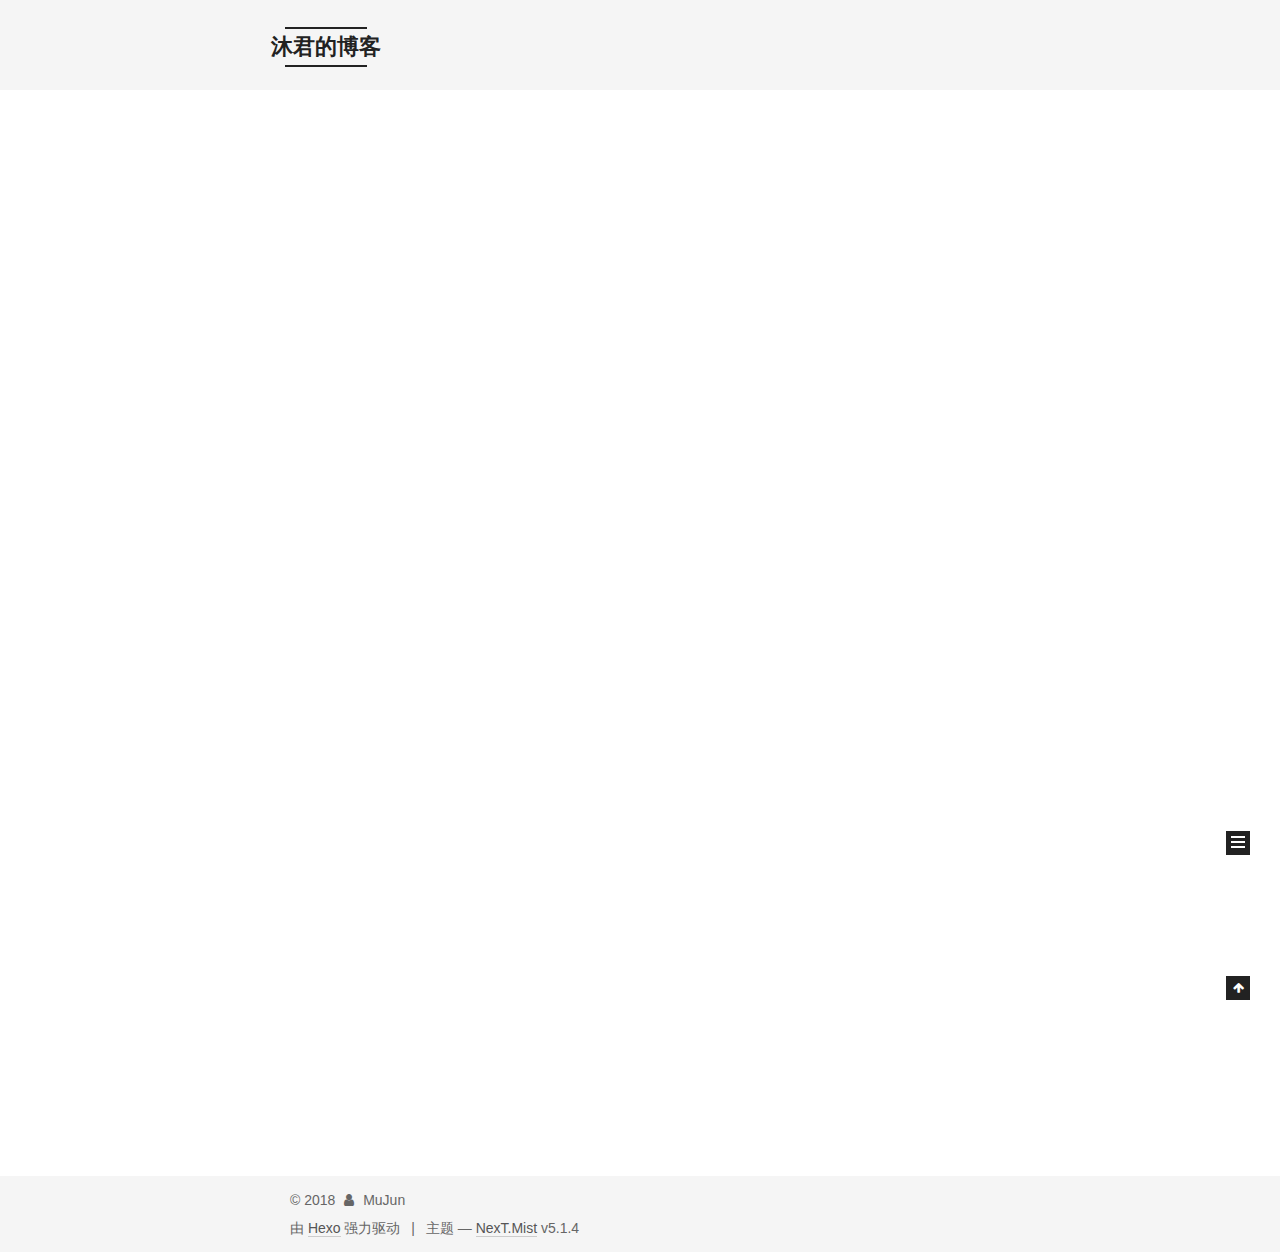
==== commit 5c23e0a3: "Site updated: 2018-01-03 21:54:29" ====
--- a/index.html
+++ b/index.html
@@ -5,7 +5,7 @@
   
 
 
-<html class="theme-next mist use-motion" lang="">
+<html class="theme-next mist use-motion" lang="zh-Hans">
 <head>
   <meta charset="UTF-8"/>
 <meta http-equiv="X-UA-Compatible" content="IE=edge" />
@@ -83,6 +83,7 @@
 <meta property="og:title" content="沐君的博客">
 <meta property="og:url" content="http://smilecby.com/index.html">
 <meta property="og:site_name" content="沐君的博客">
+<meta property="og:locale" content="zh-Hans">
 <meta name="twitter:card" content="summary">
 <meta name="twitter:title" content="沐君的博客">
 
@@ -100,7 +101,7 @@
     motion: {"enable":true,"async":false,"transition":{"post_block":"fadeIn","post_header":"slideDownIn","post_body":"slideDownIn","coll_header":"slideLeftIn","sidebar":"slideUpIn"}},
     duoshuo: {
       userId: '0',
-      author: 'Author'
+      author: '博主'
     },
     algolia: {
       applicationID: '',
@@ -132,7 +133,7 @@
 
 </head>
 
-<body itemscope itemtype="http://schema.org/WebPage" lang="">
+<body itemscope itemtype="http://schema.org/WebPage" lang="zh-Hans">
 
   
   
@@ -181,7 +182,7 @@
             
               <i class="menu-item-icon fa fa-fw fa-home"></i> <br />
             
-            Startseite
+            首页
           </a>
         </li>
       
@@ -191,7 +192,7 @@
             
               <i class="menu-item-icon fa fa-fw fa-user"></i> <br />
             
-            Über
+            关于
           </a>
         </li>
       
@@ -201,7 +202,7 @@
             
               <i class="menu-item-icon fa fa-fw fa-tags"></i> <br />
             
-            Tags
+            标签
           </a>
         </li>
       
@@ -211,7 +212,7 @@
             
               <i class="menu-item-icon fa fa-fw fa-th"></i> <br />
             
-            Kategorien
+            分类
           </a>
         </li>
       
@@ -221,7 +222,7 @@
             
               <i class="menu-item-icon fa fa-fw fa-archive"></i> <br />
             
-            Archiv
+            归档
           </a>
         </li>
       
@@ -231,7 +232,7 @@
             
               <i class="menu-item-icon fa fa-fw fa-calendar"></i> <br />
             
-            Schedule
+            日程表
           </a>
         </li>
       
@@ -297,9 +298,9 @@
                 <i class="fa fa-calendar-o"></i>
               </span>
               
-                <span class="post-meta-item-text">Veröffentlicht am</span>
+                <span class="post-meta-item-text">发表于</span>
               
-              <time title="Post created" itemprop="dateCreated datePublished" datetime="2018-01-03T20:54:03+08:00">
+              <time title="创建于" itemprop="dateCreated datePublished" datetime="2018-01-03T20:54:03+08:00">
                 2018-01-03
               </time>
             
@@ -430,7 +431,7 @@
                 <a href="/archives/">
               
                   <span class="site-state-item-count">1</span>
-                  <span class="site-state-item-name">Artikel</span>
+                  <span class="site-state-item-name">日志</span>
                 </a>
               </div>
             
@@ -480,7 +481,7 @@
 </div>
 
 
-  <div class="powered-by">Erstellt mit  <a class="theme-link" target="_blank" href="https://hexo.io">Hexo</a></div>
+  <div class="powered-by">由 <a class="theme-link" target="_blank" href="https://hexo.io">Hexo</a> 强力驱动</div>
 
 
 
@@ -488,7 +489,7 @@
 
 
 
-  <div class="theme-info">Theme &mdash; <a class="theme-link" target="_blank" href="https://github.com/iissnan/hexo-theme-next">NexT.Mist</a> v5.1.4</div>
+  <div class="theme-info">主题 &mdash; <a class="theme-link" target="_blank" href="https://github.com/iissnan/hexo-theme-next">NexT.Mist</a> v5.1.4</div>
 
 
 
--- a/css/main.css
+++ b/css/main.css
@@ -1822,7 +1822,7 @@
   width: 4px;
   height: 4px;
   border-radius: 50%;
-  background: #61dee3;
+  background: #1313d4;
 }
 .links-of-blogroll {
   font-size: 13px;
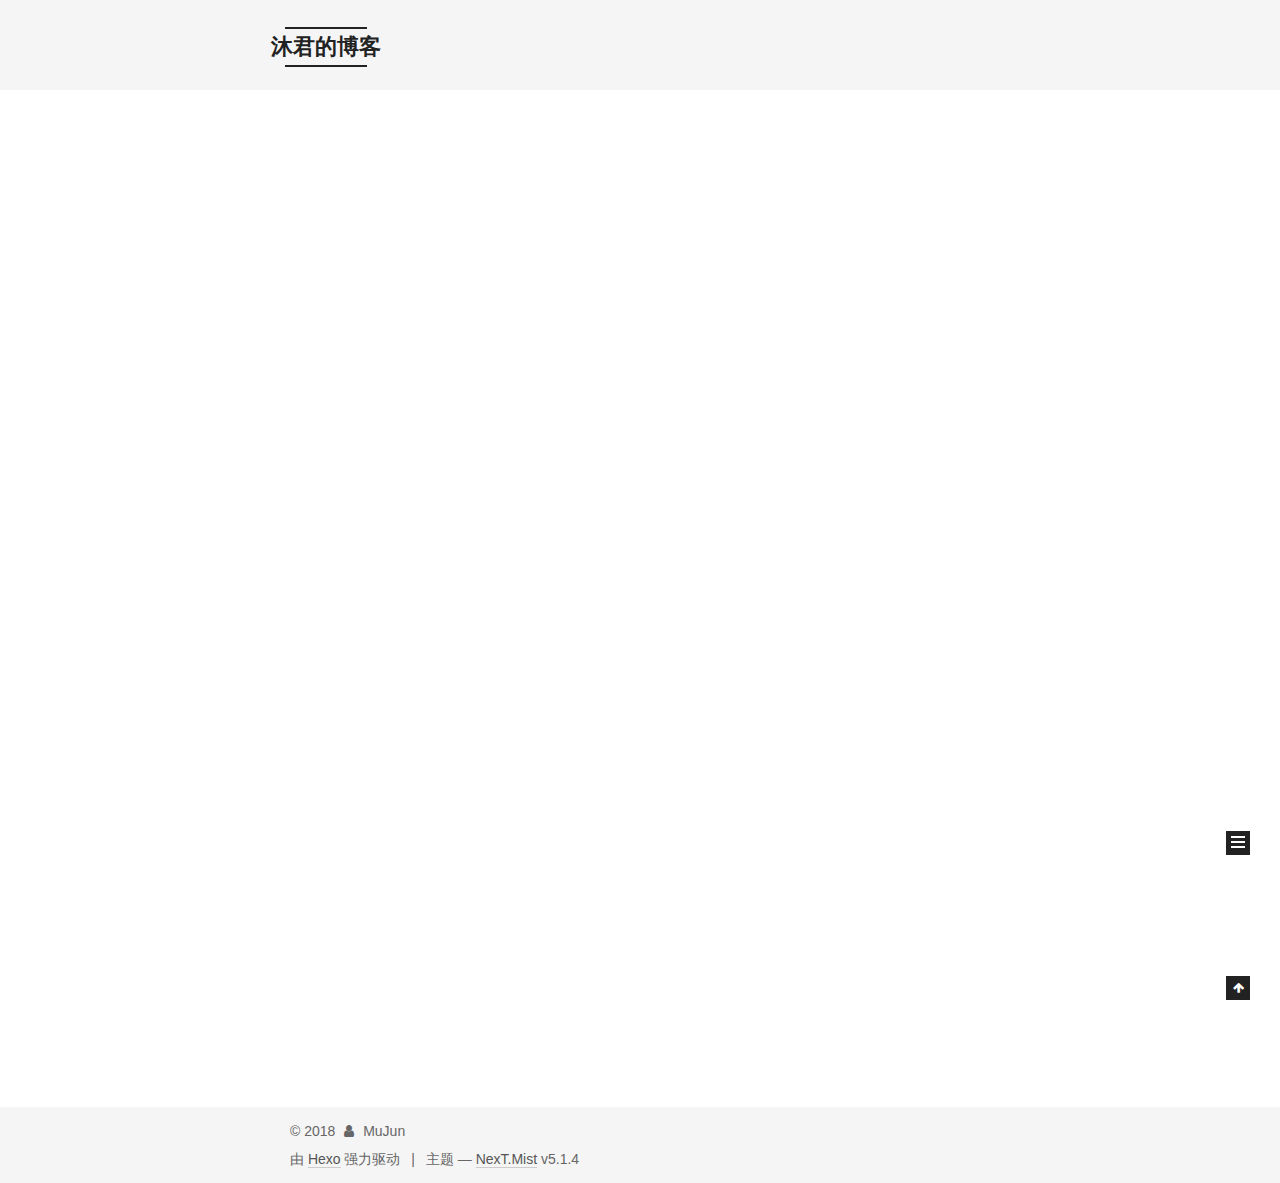
==== commit 4e0e09ab: "Site updated: 2018-01-05 00:12:39" ====
--- a/index.html
+++ b/index.html
@@ -269,7 +269,7 @@
   
   
   <div class="post-block">
-    <link itemprop="mainEntityOfPage" href="http://smilecby.com/2018/01/03/hello-world/">
+    <link itemprop="mainEntityOfPage" href="http://smilecby.com/2018/01/05/2018-雪/">
 
     <span hidden itemprop="author" itemscope itemtype="http://schema.org/Person">
       <meta itemprop="name" content="MuJun">
@@ -288,7 +288,7 @@
         
           <h1 class="post-title" itemprop="name headline">
                 
-                <a class="post-title-link" href="/2018/01/03/hello-world/" itemprop="url">Hello World</a></h1>
+                <a class="post-title-link" href="/2018/01/05/2018-雪/" itemprop="url">2018-雪</a></h1>
         
 
         <div class="post-meta">
@@ -300,8 +300,8 @@
               
                 <span class="post-meta-item-text">发表于</span>
               
-              <time title="创建于" itemprop="dateCreated datePublished" datetime="2018-01-03T20:54:03+08:00">
-                2018-01-03
+              <time title="创建于" itemprop="dateCreated datePublished" datetime="2018-01-05T00:11:15+08:00">
+                2018-01-05
               </time>
             
 
@@ -340,15 +340,132 @@
       
         
           
-            <p>Welcome to <a href="https://hexo.io/" target="_blank" rel="noopener">Hexo</a>! This is your very first post. Check <a href="https://hexo.io/docs/" target="_blank" rel="noopener">documentation</a> for more info. If you get any problems when using Hexo, you can find the answer in <a href="https://hexo.io/docs/troubleshooting.html" target="_blank" rel="noopener">troubleshooting</a> or you can ask me on <a href="https://github.com/hexojs/hexo/issues" target="_blank" rel="noopener">GitHub</a>.</p>
-<h2 id="Quick-Start"><a href="#Quick-Start" class="headerlink" title="Quick Start"></a>Quick Start</h2><h3 id="Create-a-new-post"><a href="#Create-a-new-post" class="headerlink" title="Create a new post"></a>Create a new post</h3><figure class="highlight bash"><table><tr><td class="gutter"><pre><span class="line">1</span><br></pre></td><td class="code"><pre><span class="line">$ hexo new <span class="string">"My New Post"</span></span><br></pre></td></tr></table></figure>
-<p>More info: <a href="https://hexo.io/docs/writing.html" target="_blank" rel="noopener">Writing</a></p>
-<h3 id="Run-server"><a href="#Run-server" class="headerlink" title="Run server"></a>Run server</h3><figure class="highlight bash"><table><tr><td class="gutter"><pre><span class="line">1</span><br></pre></td><td class="code"><pre><span class="line">$ hexo server</span><br></pre></td></tr></table></figure>
-<p>More info: <a href="https://hexo.io/docs/server.html" target="_blank" rel="noopener">Server</a></p>
-<h3 id="Generate-static-files"><a href="#Generate-static-files" class="headerlink" title="Generate static files"></a>Generate static files</h3><figure class="highlight bash"><table><tr><td class="gutter"><pre><span class="line">1</span><br></pre></td><td class="code"><pre><span class="line">$ hexo generate</span><br></pre></td></tr></table></figure>
-<p>More info: <a href="https://hexo.io/docs/generating.html" target="_blank" rel="noopener">Generating</a></p>
-<h3 id="Deploy-to-remote-sites"><a href="#Deploy-to-remote-sites" class="headerlink" title="Deploy to remote sites"></a>Deploy to remote sites</h3><figure class="highlight bash"><table><tr><td class="gutter"><pre><span class="line">1</span><br></pre></td><td class="code"><pre><span class="line">$ hexo deploy</span><br></pre></td></tr></table></figure>
-<p>More info: <a href="https://hexo.io/docs/deployment.html" target="_blank" rel="noopener">Deployment</a></p>
+            <p>2018年的第一场雪！好大。<br><img src="http://ohlkmsiy1.bkt.clouddn.com/%E9%9B%AA.JPG" alt=""></p>
+
+          
+        
+      
+    </div>
+    
+    
+    
+
+    
+
+    
+
+    
+
+    <footer class="post-footer">
+      
+
+      
+
+      
+
+      
+      
+        <div class="post-eof"></div>
+      
+    </footer>
+  </div>
+  
+  
+  
+  </article>
+
+
+    
+      
+
+  
+
+  
+  
+  
+
+  <article class="post post-type-normal" itemscope itemtype="http://schema.org/Article">
+  
+  
+  
+  <div class="post-block">
+    <link itemprop="mainEntityOfPage" href="http://smilecby.com/2018/01/04/包饺子/">
+
+    <span hidden itemprop="author" itemscope itemtype="http://schema.org/Person">
+      <meta itemprop="name" content="MuJun">
+      <meta itemprop="description" content="">
+      <meta itemprop="image" content="/images/avatar.gif">
+    </span>
+
+    <span hidden itemprop="publisher" itemscope itemtype="http://schema.org/Organization">
+      <meta itemprop="name" content="沐君的博客">
+    </span>
+
+    
+      <header class="post-header">
+
+        
+        
+          <h1 class="post-title" itemprop="name headline">
+                
+                <a class="post-title-link" href="/2018/01/04/包饺子/" itemprop="url">包饺子</a></h1>
+        
+
+        <div class="post-meta">
+          <span class="post-time">
+            
+              <span class="post-meta-item-icon">
+                <i class="fa fa-calendar-o"></i>
+              </span>
+              
+                <span class="post-meta-item-text">发表于</span>
+              
+              <time title="创建于" itemprop="dateCreated datePublished" datetime="2018-01-04T23:51:31+08:00">
+                2018-01-04
+              </time>
+            
+
+            
+
+            
+          </span>
+
+          
+
+          
+            
+          
+
+          
+          
+
+          
+
+          
+
+          
+
+        </div>
+      </header>
+    
+
+    
+    
+    
+    <div class="post-body" itemprop="articleBody">
+
+      
+      
+
+      
+        
+          
+            <h1 id="包饺子"><a href="#包饺子" class="headerlink" title="包饺子"></a>包饺子</h1><p> 今天和老妈一起包饺子，以前只会擀饺子皮，今天要从头学起。</p>
+<p> 第一步是调馅。先将韭菜香菇洗干净切好。然后炒鸡蛋，鸡蛋要多油，之后将馅放在一起，放入盐和十三香。<br> <img src="http://ohlkmsiy1.bkt.clouddn.com/IMG_6894.JPG" alt=""></p>
+<p> 第二步是和面。和面的时候要用温水，一点一点加进去，一直用力揉，直到面都成了一团，和面有三净：“面净、盆净、手净”。<br> <img src="http://ohlkmsiy1.bkt.clouddn.com/IMG_6895.JPG" alt=""><br>做了两种馅，韭菜鸡蛋和猪肉莲菜，猪肉莲菜要把馅剁成细细的。<br><img src="http://ohlkmsiy1.bkt.clouddn.com/IMG_6896.JPG" alt=""></p>
+<p>第三步是擀饺子皮，这个我一直都会。<br><img src="http://ohlkmsiy1.bkt.clouddn.com/IMG_6898.JPG" alt=""></p>
+<p>然后就是包饺子， 饺子我一直不怎么会，总是将饺子皮按不到一起<br><img src="http://ohlkmsiy1.bkt.clouddn.com/IMG_6899.JPG" alt=""></p>
+<p>最后就是吃辣！<br><img src="http://ohlkmsiy1.bkt.clouddn.com/IMG_6901.JPG" alt=""></p>
 
           
         
@@ -430,7 +547,7 @@
               
                 <a href="/archives/">
               
-                  <span class="site-state-item-count">1</span>
+                  <span class="site-state-item-count">2</span>
                   <span class="site-state-item-name">日志</span>
                 </a>
               </div>
@@ -438,6 +555,15 @@
 
             
 
+            
+              
+              
+              <div class="site-state-item site-state-tags">
+                
+                  <span class="site-state-item-count">2</span>
+                  <span class="site-state-item-name">标签</span>
+                
+              </div>
             
 
           </nav>
--- a/css/main.css
+++ b/css/main.css
@@ -1822,7 +1822,7 @@
   width: 4px;
   height: 4px;
   border-radius: 50%;
-  background: #1313d4;
+  background: #5effff;
 }
 .links-of-blogroll {
   font-size: 13px;
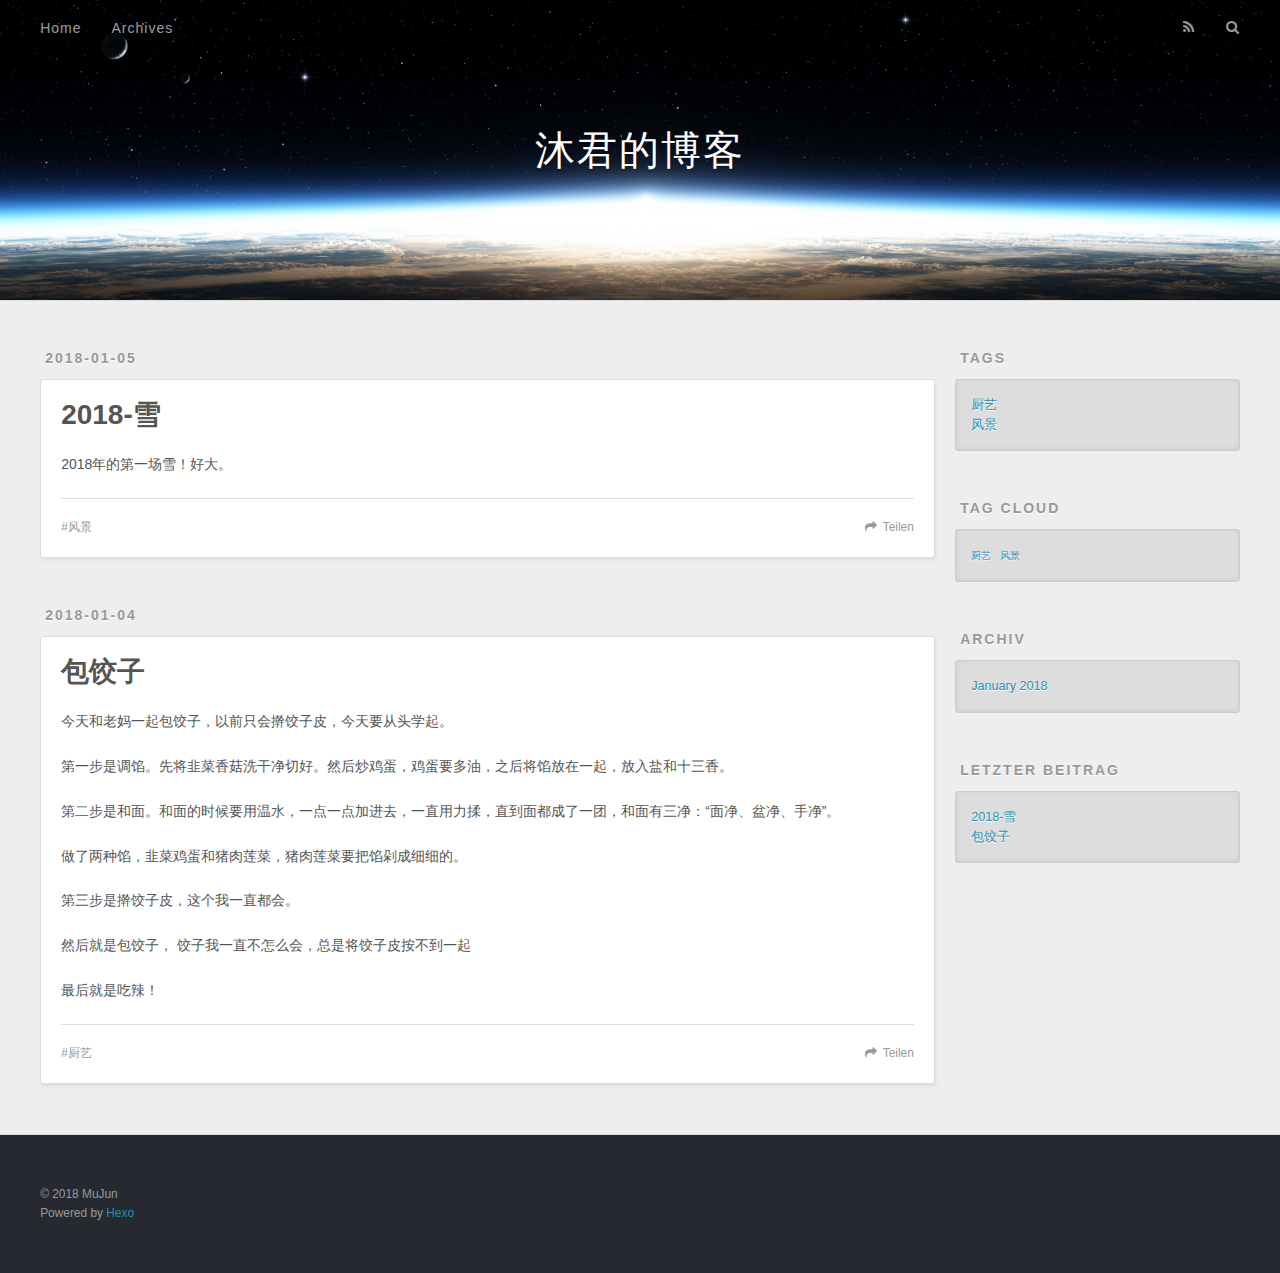
==== commit d77132d0: "Site updated: 2018-01-05 21:27:51" ====
--- a/index.html
+++ b/index.html
@@ -1,782 +1,240 @@
 <!DOCTYPE html>
-
-
-
-  
-
-
-<html class="theme-next mist use-motion" lang="zh-Hans">
+<html>
 <head>
-  <meta charset="UTF-8"/>
-<meta http-equiv="X-UA-Compatible" content="IE=edge" />
-<meta name="viewport" content="width=device-width, initial-scale=1, maximum-scale=1"/>
-<meta name="theme-color" content="#222">
-
-
-
-
-
-
-
-
-
-<meta http-equiv="Cache-Control" content="no-transform" />
-<meta http-equiv="Cache-Control" content="no-siteapp" />
-
-
-
-
-
-
-
-
-
-
-
-
-
-
-
-
-  
-  
-  <link href="/lib/fancybox/source/jquery.fancybox.css?v=2.1.5" rel="stylesheet" type="text/css" />
-
-
-
-
-
-
-
-<link href="/lib/font-awesome/css/font-awesome.min.css?v=4.6.2" rel="stylesheet" type="text/css" />
-
-<link href="/css/main.css?v=5.1.4" rel="stylesheet" type="text/css" />
-
-
-  <link rel="apple-touch-icon" sizes="180x180" href="/images/apple-touch-icon-next.png?v=5.1.4">
-
-
-  <link rel="icon" type="image/png" sizes="32x32" href="/images/favicon-32x32-next.png?v=5.1.4">
-
-
-  <link rel="icon" type="image/png" sizes="16x16" href="/images/favicon-16x16-next.png?v=5.1.4">
-
-
-  <link rel="mask-icon" href="/images/logo.svg?v=5.1.4" color="#222">
-
-
-
-
-
-  <meta name="keywords" content="Hexo, NexT" />
-
-
-
-
-
-
-
-
-
-
-<meta property="og:type" content="website">
+  <meta charset="utf-8">
+  
+
+  
+  <title>沐君的博客</title>
+  <meta name="viewport" content="width=device-width, initial-scale=1, maximum-scale=1">
+  <meta property="og:type" content="website">
 <meta property="og:title" content="沐君的博客">
 <meta property="og:url" content="http://smilecby.com/index.html">
 <meta property="og:site_name" content="沐君的博客">
 <meta property="og:locale" content="zh-Hans">
 <meta name="twitter:card" content="summary">
 <meta name="twitter:title" content="沐君的博客">
-
-
-
-<script type="text/javascript" id="hexo.configurations">
-  var NexT = window.NexT || {};
-  var CONFIG = {
-    root: '/',
-    scheme: 'Mist',
-    version: '5.1.4',
-    sidebar: {"position":"left","display":"post","offset":12,"b2t":false,"scrollpercent":false,"onmobile":false},
-    fancybox: true,
-    tabs: true,
-    motion: {"enable":true,"async":false,"transition":{"post_block":"fadeIn","post_header":"slideDownIn","post_body":"slideDownIn","coll_header":"slideLeftIn","sidebar":"slideUpIn"}},
-    duoshuo: {
-      userId: '0',
-      author: '博主'
-    },
-    algolia: {
-      applicationID: '',
-      apiKey: '',
-      indexName: '',
-      hits: {"per_page":10},
-      labels: {"input_placeholder":"Search for Posts","hits_empty":"We didn't find any results for the search: ${query}","hits_stats":"${hits} results found in ${time} ms"}
-    }
-  };
-</script>
-
-
-
-  <link rel="canonical" href="http://smilecby.com/"/>
-
-
-
-
-
-  <title>沐君的博客</title>
-  
-
-
-
-
-
-
-
-
+  
+    <link rel="alternate" href="/atom.xml" title="沐君的博客" type="application/atom+xml">
+  
+  
+    <link rel="icon" href="/favicon.png">
+  
+  
+    <link href="//fonts.googleapis.com/css?family=Source+Code+Pro" rel="stylesheet" type="text/css">
+  
+  <link rel="stylesheet" href="/css/style.css">
 </head>
 
-<body itemscope itemtype="http://schema.org/WebPage" lang="zh-Hans">
-
-  
-  
-    
-  
-
-  <div class="container sidebar-position-left 
-  page-home">
-    <div class="headband"></div>
-
-    <header id="header" class="header" itemscope itemtype="http://schema.org/WPHeader">
-      <div class="header-inner"><div class="site-brand-wrapper">
-  <div class="site-meta ">
-    
-
-    <div class="custom-logo-site-title">
-      <a href="/"  class="brand" rel="start">
-        <span class="logo-line-before"><i></i></span>
-        <span class="site-title">沐君的博客</span>
-        <span class="logo-line-after"><i></i></span>
-      </a>
-    </div>
-      
-        <p class="site-subtitle"></p>
-      
-  </div>
-
-  <div class="site-nav-toggle">
-    <button>
-      <span class="btn-bar"></span>
-      <span class="btn-bar"></span>
-      <span class="btn-bar"></span>
-    </button>
-  </div>
-</div>
-
-<nav class="site-nav">
-  
-
-  
-    <ul id="menu" class="menu">
-      
-        
-        <li class="menu-item menu-item-home">
-          <a href="/" rel="section">
-            
-              <i class="menu-item-icon fa fa-fw fa-home"></i> <br />
-            
-            首页
-          </a>
-        </li>
-      
-        
-        <li class="menu-item menu-item-about">
-          <a href="/about/" rel="section">
-            
-              <i class="menu-item-icon fa fa-fw fa-user"></i> <br />
-            
-            关于
-          </a>
-        </li>
-      
-        
-        <li class="menu-item menu-item-tags">
-          <a href="/tags/" rel="section">
-            
-              <i class="menu-item-icon fa fa-fw fa-tags"></i> <br />
-            
-            标签
-          </a>
-        </li>
-      
-        
-        <li class="menu-item menu-item-categories">
-          <a href="/categories/" rel="section">
-            
-              <i class="menu-item-icon fa fa-fw fa-th"></i> <br />
-            
-            分类
-          </a>
-        </li>
-      
-        
-        <li class="menu-item menu-item-archives">
-          <a href="/archives/" rel="section">
-            
-              <i class="menu-item-icon fa fa-fw fa-archive"></i> <br />
-            
-            归档
-          </a>
-        </li>
-      
-        
-        <li class="menu-item menu-item-schedule">
-          <a href="/schedule/" rel="section">
-            
-              <i class="menu-item-icon fa fa-fw fa-calendar"></i> <br />
-            
-            日程表
-          </a>
-        </li>
-      
-
-      
-    </ul>
-  
-
-  
-</nav>
-
-
-
- </div>
-    </header>
-
-    <main id="main" class="main">
-      <div class="main-inner">
-        <div class="content-wrap">
-          <div id="content" class="content">
-            
-  <section id="posts" class="posts-expand">
-    
-      
-
-  
-
-  
-  
-  
-
-  <article class="post post-type-normal" itemscope itemtype="http://schema.org/Article">
-  
-  
-  
-  <div class="post-block">
-    <link itemprop="mainEntityOfPage" href="http://smilecby.com/2018/01/05/2018-雪/">
-
-    <span hidden itemprop="author" itemscope itemtype="http://schema.org/Person">
-      <meta itemprop="name" content="MuJun">
-      <meta itemprop="description" content="">
-      <meta itemprop="image" content="/images/avatar.gif">
-    </span>
-
-    <span hidden itemprop="publisher" itemscope itemtype="http://schema.org/Organization">
-      <meta itemprop="name" content="沐君的博客">
-    </span>
-
-    
-      <header class="post-header">
-
-        
-        
-          <h1 class="post-title" itemprop="name headline">
-                
-                <a class="post-title-link" href="/2018/01/05/2018-雪/" itemprop="url">2018-雪</a></h1>
-        
-
-        <div class="post-meta">
-          <span class="post-time">
-            
-              <span class="post-meta-item-icon">
-                <i class="fa fa-calendar-o"></i>
-              </span>
-              
-                <span class="post-meta-item-text">发表于</span>
-              
-              <time title="创建于" itemprop="dateCreated datePublished" datetime="2018-01-05T00:11:15+08:00">
-                2018-01-05
-              </time>
-            
-
-            
-
-            
-          </span>
-
-          
-
-          
-            
-          
-
-          
-          
-
-          
-
-          
-
-          
-
-        </div>
+<body>
+  <div id="container">
+    <div id="wrap">
+      <header id="header">
+  <div id="banner"></div>
+  <div id="header-outer" class="outer">
+    <div id="header-title" class="inner">
+      <h1 id="logo-wrap">
+        <a href="/" id="logo">沐君的博客</a>
+      </h1>
+      
+    </div>
+    <div id="header-inner" class="inner">
+      <nav id="main-nav">
+        <a id="main-nav-toggle" class="nav-icon"></a>
+        
+          <a class="main-nav-link" href="/">Home</a>
+        
+          <a class="main-nav-link" href="/archives">Archives</a>
+        
+      </nav>
+      <nav id="sub-nav">
+        
+          <a id="nav-rss-link" class="nav-icon" href="/atom.xml" title="RSS Feed"></a>
+        
+        <a id="nav-search-btn" class="nav-icon" title="Suche"></a>
+      </nav>
+      <div id="search-form-wrap">
+        <form action="//google.com/search" method="get" accept-charset="UTF-8" class="search-form"><input type="search" name="q" class="search-form-input" placeholder="Search"><button type="submit" class="search-form-submit">&#xF002;</button><input type="hidden" name="sitesearch" value="http://smilecby.com"></form>
+      </div>
+    </div>
+  </div>
+</header>
+      <div class="outer">
+        <section id="main">
+  
+    <article id="post-2018-雪" class="article article-type-post" itemscope itemprop="blogPost">
+  <div class="article-meta">
+    <a href="/2018/01/05/2018-雪/" class="article-date">
+  <time datetime="2018-01-04T16:11:15.000Z" itemprop="datePublished">2018-01-05</time>
+</a>
+    
+  </div>
+  <div class="article-inner">
+    
+    
+      <header class="article-header">
+        
+  
+    <h1 itemprop="name">
+      <a class="article-title" href="/2018/01/05/2018-雪/">2018-雪</a>
+    </h1>
+  
+
       </header>
     
-
-    
-    
-    
-    <div class="post-body" itemprop="articleBody">
-
-      
-      
-
-      
-        
-          
-            <p>2018年的第一场雪！好大。<br><img src="http://ohlkmsiy1.bkt.clouddn.com/%E9%9B%AA.JPG" alt=""></p>
-
-          
-        
-      
-    </div>
-    
-    
-    
-
-    
-
-    
-
-    
-
-    <footer class="post-footer">
-      
-
-      
-
-      
-
-      
-      
-        <div class="post-eof"></div>
-      
+    <div class="article-entry" itemprop="articleBody">
+      
+        <p>2018年的第一场雪！好大。<br><img src="http://ohlkmsiy1.bkt.clouddn.com/%E9%9B%AA.JPG" alt=""></p>
+
+      
+    </div>
+    <footer class="article-footer">
+      <a data-url="http://smilecby.com/2018/01/05/2018-雪/" data-id="cjc1yg8az0000ygn8mzi3b01r" class="article-share-link">Teilen</a>
+      
+      
+  <ul class="article-tag-list"><li class="article-tag-list-item"><a class="article-tag-list-link" href="/tags/风景/">风景</a></li></ul>
+
     </footer>
   </div>
   
-  
-  
-  </article>
-
-
-    
-      
-
-  
-
-  
-  
-  
-
-  <article class="post post-type-normal" itemscope itemtype="http://schema.org/Article">
-  
-  
-  
-  <div class="post-block">
-    <link itemprop="mainEntityOfPage" href="http://smilecby.com/2018/01/04/包饺子/">
-
-    <span hidden itemprop="author" itemscope itemtype="http://schema.org/Person">
-      <meta itemprop="name" content="MuJun">
-      <meta itemprop="description" content="">
-      <meta itemprop="image" content="/images/avatar.gif">
-    </span>
-
-    <span hidden itemprop="publisher" itemscope itemtype="http://schema.org/Organization">
-      <meta itemprop="name" content="沐君的博客">
-    </span>
-
-    
-      <header class="post-header">
-
-        
-        
-          <h1 class="post-title" itemprop="name headline">
-                
-                <a class="post-title-link" href="/2018/01/04/包饺子/" itemprop="url">包饺子</a></h1>
-        
-
-        <div class="post-meta">
-          <span class="post-time">
-            
-              <span class="post-meta-item-icon">
-                <i class="fa fa-calendar-o"></i>
-              </span>
-              
-                <span class="post-meta-item-text">发表于</span>
-              
-              <time title="创建于" itemprop="dateCreated datePublished" datetime="2018-01-04T23:51:31+08:00">
-                2018-01-04
-              </time>
-            
-
-            
-
-            
-          </span>
-
-          
-
-          
-            
-          
-
-          
-          
-
-          
-
-          
-
-          
-
-        </div>
+</article>
+
+
+  
+    <article id="post-包饺子" class="article article-type-post" itemscope itemprop="blogPost">
+  <div class="article-meta">
+    <a href="/2018/01/04/包饺子/" class="article-date">
+  <time datetime="2018-01-04T15:51:31.000Z" itemprop="datePublished">2018-01-04</time>
+</a>
+    
+  </div>
+  <div class="article-inner">
+    
+    
+      <header class="article-header">
+        
+  
+    <h1 itemprop="name">
+      <a class="article-title" href="/2018/01/04/包饺子/">包饺子</a>
+    </h1>
+  
+
       </header>
     
-
-    
-    
-    
-    <div class="post-body" itemprop="articleBody">
-
-      
-      
-
-      
-        
-          
-            <h1 id="包饺子"><a href="#包饺子" class="headerlink" title="包饺子"></a>包饺子</h1><p> 今天和老妈一起包饺子，以前只会擀饺子皮，今天要从头学起。</p>
+    <div class="article-entry" itemprop="articleBody">
+      
+        <p> 今天和老妈一起包饺子，以前只会擀饺子皮，今天要从头学起。</p>
 <p> 第一步是调馅。先将韭菜香菇洗干净切好。然后炒鸡蛋，鸡蛋要多油，之后将馅放在一起，放入盐和十三香。<br> <img src="http://ohlkmsiy1.bkt.clouddn.com/IMG_6894.JPG" alt=""></p>
 <p> 第二步是和面。和面的时候要用温水，一点一点加进去，一直用力揉，直到面都成了一团，和面有三净：“面净、盆净、手净”。<br> <img src="http://ohlkmsiy1.bkt.clouddn.com/IMG_6895.JPG" alt=""><br>做了两种馅，韭菜鸡蛋和猪肉莲菜，猪肉莲菜要把馅剁成细细的。<br><img src="http://ohlkmsiy1.bkt.clouddn.com/IMG_6896.JPG" alt=""></p>
 <p>第三步是擀饺子皮，这个我一直都会。<br><img src="http://ohlkmsiy1.bkt.clouddn.com/IMG_6898.JPG" alt=""></p>
 <p>然后就是包饺子， 饺子我一直不怎么会，总是将饺子皮按不到一起<br><img src="http://ohlkmsiy1.bkt.clouddn.com/IMG_6899.JPG" alt=""></p>
 <p>最后就是吃辣！<br><img src="http://ohlkmsiy1.bkt.clouddn.com/IMG_6901.JPG" alt=""></p>
 
-          
-        
-      
-    </div>
-    
-    
-    
-
-    
-
-    
-
-    
-
-    <footer class="post-footer">
-      
-
-      
-
-      
-
-      
-      
-        <div class="post-eof"></div>
-      
+      
+    </div>
+    <footer class="article-footer">
+      <a data-url="http://smilecby.com/2018/01/04/包饺子/" data-id="cjc1yg8be0001ygn80kjxjaml" class="article-share-link">Teilen</a>
+      
+      
+  <ul class="article-tag-list"><li class="article-tag-list-item"><a class="article-tag-list-link" href="/tags/厨艺/">厨艺</a></li></ul>
+
     </footer>
   </div>
   
-  
-  
-  </article>
-
-
-    
-  </section>
-
-  
-
-
-          </div>
-          
-
-
-          
-
-        </div>
-        
-          
-  
-  <div class="sidebar-toggle">
-    <div class="sidebar-toggle-line-wrap">
-      <span class="sidebar-toggle-line sidebar-toggle-line-first"></span>
-      <span class="sidebar-toggle-line sidebar-toggle-line-middle"></span>
-      <span class="sidebar-toggle-line sidebar-toggle-line-last"></span>
-    </div>
-  </div>
-
-  <aside id="sidebar" class="sidebar">
-    
-    <div class="sidebar-inner">
-
-      
-
-      
-
-      <section class="site-overview-wrap sidebar-panel sidebar-panel-active">
-        <div class="site-overview">
-          <div class="site-author motion-element" itemprop="author" itemscope itemtype="http://schema.org/Person">
-            
-              <p class="site-author-name" itemprop="name">MuJun</p>
-              <p class="site-description motion-element" itemprop="description"></p>
-          </div>
-
-          <nav class="site-state motion-element">
-
-            
-              <div class="site-state-item site-state-posts">
-              
-                <a href="/archives/">
-              
-                  <span class="site-state-item-count">2</span>
-                  <span class="site-state-item-name">日志</span>
-                </a>
-              </div>
-            
-
-            
-
-            
-              
-              
-              <div class="site-state-item site-state-tags">
-                
-                  <span class="site-state-item-count">2</span>
-                  <span class="site-state-item-name">标签</span>
-                
-              </div>
-            
-
-          </nav>
-
-          
-
-          
-
-          
-          
-
-          
-          
-
-          
-
-        </div>
-      </section>
-
-      
-
-      
-
-    </div>
-  </aside>
-
-
+</article>
+
+
+  
+
+
+</section>
+        
+          <aside id="sidebar">
+  
+    
+
+  
+    
+  <div class="widget-wrap">
+    <h3 class="widget-title">Tags</h3>
+    <div class="widget">
+      <ul class="tag-list"><li class="tag-list-item"><a class="tag-list-link" href="/tags/厨艺/">厨艺</a></li><li class="tag-list-item"><a class="tag-list-link" href="/tags/风景/">风景</a></li></ul>
+    </div>
+  </div>
+
+
+  
+    
+  <div class="widget-wrap">
+    <h3 class="widget-title">Tag Cloud</h3>
+    <div class="widget tagcloud">
+      <a href="/tags/厨艺/" style="font-size: 10px;">厨艺</a> <a href="/tags/风景/" style="font-size: 10px;">风景</a>
+    </div>
+  </div>
+
+  
+    
+  <div class="widget-wrap">
+    <h3 class="widget-title">Archiv</h3>
+    <div class="widget">
+      <ul class="archive-list"><li class="archive-list-item"><a class="archive-list-link" href="/archives/2018/01/">January 2018</a></li></ul>
+    </div>
+  </div>
+
+
+  
+    
+  <div class="widget-wrap">
+    <h3 class="widget-title">letzter Beitrag</h3>
+    <div class="widget">
+      <ul>
+        
+          <li>
+            <a href="/2018/01/05/2018-雪/">2018-雪</a>
+          </li>
+        
+          <li>
+            <a href="/2018/01/04/包饺子/">包饺子</a>
+          </li>
+        
+      </ul>
+    </div>
+  </div>
+
+  
+</aside>
         
       </div>
-    </main>
-
-    <footer id="footer" class="footer">
-      <div class="footer-inner">
-        <div class="copyright">&copy; <span itemprop="copyrightYear">2018</span>
-  <span class="with-love">
-    <i class="fa fa-user"></i>
-  </span>
-  <span class="author" itemprop="copyrightHolder">MuJun</span>
-
-  
-</div>
-
-
-  <div class="powered-by">由 <a class="theme-link" target="_blank" href="https://hexo.io">Hexo</a> 强力驱动</div>
-
-
-
-  <span class="post-meta-divider">|</span>
-
-
-
-  <div class="theme-info">主题 &mdash; <a class="theme-link" target="_blank" href="https://github.com/iissnan/hexo-theme-next">NexT.Mist</a> v5.1.4</div>
-
-
-
-
-        
-
-
-
-
-
-
-
-        
-      </div>
-    </footer>
-
-    
-      <div class="back-to-top">
-        <i class="fa fa-arrow-up"></i>
-        
-      </div>
-    
-
-    
-
-  </div>
-
-  
-
-<script type="text/javascript">
-  if (Object.prototype.toString.call(window.Promise) !== '[object Function]') {
-    window.Promise = null;
-  }
-</script>
-
-
-
-
-
-
-
-
-
-  
-
-
-
-
-
-
-
-
-
-
-
-
-  
-  
-    <script type="text/javascript" src="/lib/jquery/index.js?v=2.1.3"></script>
-  
-
-  
-  
-    <script type="text/javascript" src="/lib/fastclick/lib/fastclick.min.js?v=1.0.6"></script>
-  
-
-  
-  
-    <script type="text/javascript" src="/lib/jquery_lazyload/jquery.lazyload.js?v=1.9.7"></script>
-  
-
-  
-  
-    <script type="text/javascript" src="/lib/velocity/velocity.min.js?v=1.2.1"></script>
-  
-
-  
-  
-    <script type="text/javascript" src="/lib/velocity/velocity.ui.min.js?v=1.2.1"></script>
-  
-
-  
-  
-    <script type="text/javascript" src="/lib/fancybox/source/jquery.fancybox.pack.js?v=2.1.5"></script>
-  
-
-
-  
-
-
-  <script type="text/javascript" src="/js/src/utils.js?v=5.1.4"></script>
-
-  <script type="text/javascript" src="/js/src/motion.js?v=5.1.4"></script>
-
-
-
-  
-  
-
-  
-
-  
-
-
-  <script type="text/javascript" src="/js/src/bootstrap.js?v=5.1.4"></script>
-
-
-
-  
-
-
-  
-
-
-
-
-	
-
-
-
-
-
-  
-
-
-
-
-
-  
-
-
-
-
-
-
-
-
-
-
-
-
-  
-
-
-
-
-
-  
-
-  
-
-  
-
-  
-  
-
-  
-
-  
-
-  
-
+      <footer id="footer">
+  
+  <div class="outer">
+    <div id="footer-info" class="inner">
+      &copy; 2018 MuJun<br>
+      Powered by <a href="http://hexo.io/" target="_blank">Hexo</a>
+    </div>
+  </div>
+</footer>
+    </div>
+    <nav id="mobile-nav">
+  
+    <a href="/" class="mobile-nav-link">Home</a>
+  
+    <a href="/archives" class="mobile-nav-link">Archives</a>
+  
+</nav>
+    
+
+<script src="//ajax.googleapis.com/ajax/libs/jquery/2.0.3/jquery.min.js"></script>
+
+
+  <link rel="stylesheet" href="/fancybox/jquery.fancybox.css">
+  <script src="/fancybox/jquery.fancybox.pack.js"></script>
+
+
+<script src="/js/script.js"></script>
+
+
+
+  </div>
 </body>
-</html>
+</html>--- a/css/style.css
+++ b/css/style.css
@@ -0,0 +1,1374 @@
+body {
+  width: 100%;
+}
+body:before,
+body:after {
+  content: "";
+  display: table;
+}
+body:after {
+  clear: both;
+}
+html,
+body,
+div,
+span,
+applet,
+object,
+iframe,
+h1,
+h2,
+h3,
+h4,
+h5,
+h6,
+p,
+blockquote,
+pre,
+a,
+abbr,
+acronym,
+address,
+big,
+cite,
+code,
+del,
+dfn,
+em,
+img,
+ins,
+kbd,
+q,
+s,
+samp,
+small,
+strike,
+strong,
+sub,
+sup,
+tt,
+var,
+dl,
+dt,
+dd,
+ol,
+ul,
+li,
+fieldset,
+form,
+label,
+legend,
+table,
+caption,
+tbody,
+tfoot,
+thead,
+tr,
+th,
+td {
+  margin: 0;
+  padding: 0;
+  border: 0;
+  outline: 0;
+  font-weight: inherit;
+  font-style: inherit;
+  font-family: inherit;
+  font-size: 100%;
+  vertical-align: baseline;
+}
+body {
+  line-height: 1;
+  color: #000;
+  background: #fff;
+}
+ol,
+ul {
+  list-style: none;
+}
+table {
+  border-collapse: separate;
+  border-spacing: 0;
+  vertical-align: middle;
+}
+caption,
+th,
+td {
+  text-align: left;
+  font-weight: normal;
+  vertical-align: middle;
+}
+a img {
+  border: none;
+}
+input,
+button {
+  margin: 0;
+  padding: 0;
+}
+input::-moz-focus-inner,
+button::-moz-focus-inner {
+  border: 0;
+  padding: 0;
+}
+@font-face {
+  font-family: FontAwesome;
+  font-style: normal;
+  font-weight: normal;
+  src: url("fonts/fontawesome-webfont.eot?v=#4.0.3");
+  src: url("fonts/fontawesome-webfont.eot?#iefix&v=#4.0.3") format("embedded-opentype"), url("fonts/fontawesome-webfont.woff?v=#4.0.3") format("woff"), url("fonts/fontawesome-webfont.ttf?v=#4.0.3") format("truetype"), url("fonts/fontawesome-webfont.svg#fontawesomeregular?v=#4.0.3") format("svg");
+}
+html,
+body,
+#container {
+  height: 100%;
+}
+body {
+  background: #eee;
+  font: 14px -apple-system, BlinkMacSystemFont, "Segoe UI", "Roboto", "Oxygen", "Ubuntu", "Cantarell", "Fira Sans", "Droid Sans", "Helvetica Neue", sans-serif;
+  -webkit-text-size-adjust: 100%;
+}
+.outer {
+  max-width: 1220px;
+  margin: 0 auto;
+  padding: 0 20px;
+}
+.outer:before,
+.outer:after {
+  content: "";
+  display: table;
+}
+.outer:after {
+  clear: both;
+}
+.inner {
+  display: inline;
+  float: left;
+  width: 98.33333333333333%;
+  margin: 0 0.833333333333333%;
+}
+.left,
+.alignleft {
+  float: left;
+}
+.right,
+.alignright {
+  float: right;
+}
+.clear {
+  clear: both;
+}
+#container {
+  position: relative;
+}
+.mobile-nav-on {
+  overflow: hidden;
+}
+#wrap {
+  height: 100%;
+  width: 100%;
+  position: absolute;
+  top: 0;
+  left: 0;
+  -webkit-transition: 0.2s ease-out;
+  -moz-transition: 0.2s ease-out;
+  -ms-transition: 0.2s ease-out;
+  transition: 0.2s ease-out;
+  z-index: 1;
+  background: #eee;
+}
+.mobile-nav-on #wrap {
+  left: 280px;
+}
+@media screen and (min-width: 768px) {
+  #main {
+    display: inline;
+    float: left;
+    width: 73.33333333333333%;
+    margin: 0 0.833333333333333%;
+  }
+}
+.article-date,
+.article-category-link,
+.archive-year,
+.widget-title {
+  text-decoration: none;
+  text-transform: uppercase;
+  letter-spacing: 2px;
+  color: #999;
+  margin-bottom: 1em;
+  margin-left: 5px;
+  line-height: 1em;
+  text-shadow: 0 1px #fff;
+  font-weight: bold;
+}
+.article-inner,
+.archive-article-inner {
+  background: #fff;
+  -webkit-box-shadow: 1px 2px 3px #ddd;
+  box-shadow: 1px 2px 3px #ddd;
+  border: 1px solid #ddd;
+  border-radius: 3px;
+}
+.article-entry h1,
+.widget h1 {
+  font-size: 2em;
+}
+.article-entry h2,
+.widget h2 {
+  font-size: 1.5em;
+}
+.article-entry h3,
+.widget h3 {
+  font-size: 1.3em;
+}
+.article-entry h4,
+.widget h4 {
+  font-size: 1.2em;
+}
+.article-entry h5,
+.widget h5 {
+  font-size: 1em;
+}
+.article-entry h6,
+.widget h6 {
+  font-size: 1em;
+  color: #999;
+}
+.article-entry hr,
+.widget hr {
+  border: 1px dashed #ddd;
+}
+.article-entry strong,
+.widget strong {
+  font-weight: bold;
+}
+.article-entry em,
+.widget em,
+.article-entry cite,
+.widget cite {
+  font-style: italic;
+}
+.article-entry sup,
+.widget sup,
+.article-entry sub,
+.widget sub {
+  font-size: 0.75em;
+  line-height: 0;
+  position: relative;
+  vertical-align: baseline;
+}
+.article-entry sup,
+.widget sup {
+  top: -0.5em;
+}
+.article-entry sub,
+.widget sub {
+  bottom: -0.2em;
+}
+.article-entry small,
+.widget small {
+  font-size: 0.85em;
+}
+.article-entry acronym,
+.widget acronym,
+.article-entry abbr,
+.widget abbr {
+  border-bottom: 1px dotted;
+}
+.article-entry ul,
+.widget ul,
+.article-entry ol,
+.widget ol,
+.article-entry dl,
+.widget dl {
+  margin: 0 20px;
+  line-height: 1.6em;
+}
+.article-entry ul ul,
+.widget ul ul,
+.article-entry ol ul,
+.widget ol ul,
+.article-entry ul ol,
+.widget ul ol,
+.article-entry ol ol,
+.widget ol ol {
+  margin-top: 0;
+  margin-bottom: 0;
+}
+.article-entry ul,
+.widget ul {
+  list-style: disc;
+}
+.article-entry ol,
+.widget ol {
+  list-style: decimal;
+}
+.article-entry dt,
+.widget dt {
+  font-weight: bold;
+}
+#header {
+  height: 300px;
+  position: relative;
+  border-bottom: 1px solid #ddd;
+}
+#header:before,
+#header:after {
+  content: "";
+  position: absolute;
+  left: 0;
+  right: 0;
+  height: 40px;
+}
+#header:before {
+  top: 0;
+  background: -webkit-linear-gradient(rgba(0,0,0,0.2), transparent);
+  background: -moz-linear-gradient(rgba(0,0,0,0.2), transparent);
+  background: -ms-linear-gradient(rgba(0,0,0,0.2), transparent);
+  background: linear-gradient(rgba(0,0,0,0.2), transparent);
+}
+#header:after {
+  bottom: 0;
+  background: -webkit-linear-gradient(transparent, rgba(0,0,0,0.2));
+  background: -moz-linear-gradient(transparent, rgba(0,0,0,0.2));
+  background: -ms-linear-gradient(transparent, rgba(0,0,0,0.2));
+  background: linear-gradient(transparent, rgba(0,0,0,0.2));
+}
+#header-outer {
+  height: 100%;
+  position: relative;
+}
+#header-inner {
+  position: relative;
+  overflow: hidden;
+}
+#banner {
+  position: absolute;
+  top: 0;
+  left: 0;
+  width: 100%;
+  height: 100%;
+  background: url("images/banner.jpg") center #000;
+  -webkit-background-size: cover;
+  -moz-background-size: cover;
+  background-size: cover;
+  z-index: -1;
+}
+#header-title {
+  text-align: center;
+  height: 40px;
+  position: absolute;
+  top: 50%;
+  left: 0;
+  margin-top: -20px;
+}
+#logo,
+#subtitle {
+  text-decoration: none;
+  color: #fff;
+  font-weight: 300;
+  text-shadow: 0 1px 4px rgba(0,0,0,0.3);
+}
+#logo {
+  font-size: 40px;
+  line-height: 40px;
+  letter-spacing: 2px;
+}
+#subtitle {
+  font-size: 16px;
+  line-height: 16px;
+  letter-spacing: 1px;
+}
+#subtitle-wrap {
+  margin-top: 16px;
+}
+#main-nav {
+  float: left;
+  margin-left: -15px;
+}
+.nav-icon,
+.main-nav-link {
+  float: left;
+  color: #fff;
+  opacity: 0.6;
+  text-decoration: none;
+  text-shadow: 0 1px rgba(0,0,0,0.2);
+  -webkit-transition: opacity 0.2s;
+  -moz-transition: opacity 0.2s;
+  -ms-transition: opacity 0.2s;
+  transition: opacity 0.2s;
+  display: block;
+  padding: 20px 15px;
+}
+.nav-icon:hover,
+.main-nav-link:hover {
+  opacity: 1;
+}
+.nav-icon {
+  font-family: FontAwesome;
+  text-align: center;
+  font-size: 14px;
+  width: 14px;
+  height: 14px;
+  padding: 20px 15px;
+  position: relative;
+  cursor: pointer;
+}
+.main-nav-link {
+  font-weight: 300;
+  letter-spacing: 1px;
+}
+@media screen and (max-width: 479px) {
+  .main-nav-link {
+    display: none;
+  }
+}
+#main-nav-toggle {
+  display: none;
+}
+#main-nav-toggle:before {
+  content: "\f0c9";
+}
+@media screen and (max-width: 479px) {
+  #main-nav-toggle {
+    display: block;
+  }
+}
+#sub-nav {
+  float: right;
+  margin-right: -15px;
+}
+#nav-rss-link:before {
+  content: "\f09e";
+}
+#nav-search-btn:before {
+  content: "\f002";
+}
+#search-form-wrap {
+  position: absolute;
+  top: 15px;
+  width: 150px;
+  height: 30px;
+  right: -150px;
+  opacity: 0;
+  -webkit-transition: 0.2s ease-out;
+  -moz-transition: 0.2s ease-out;
+  -ms-transition: 0.2s ease-out;
+  transition: 0.2s ease-out;
+}
+#search-form-wrap.on {
+  opacity: 1;
+  right: 0;
+}
+@media screen and (max-width: 479px) {
+  #search-form-wrap {
+    width: 100%;
+    right: -100%;
+  }
+}
+.search-form {
+  position: absolute;
+  top: 0;
+  left: 0;
+  right: 0;
+  background: #fff;
+  padding: 5px 15px;
+  border-radius: 15px;
+  -webkit-box-shadow: 0 0 10px rgba(0,0,0,0.3);
+  box-shadow: 0 0 10px rgba(0,0,0,0.3);
+}
+.search-form-input {
+  border: none;
+  background: none;
+  color: #555;
+  width: 100%;
+  font: 13px -apple-system, BlinkMacSystemFont, "Segoe UI", "Roboto", "Oxygen", "Ubuntu", "Cantarell", "Fira Sans", "Droid Sans", "Helvetica Neue", sans-serif;
+  outline: none;
+}
+.search-form-input::-webkit-search-results-decoration,
+.search-form-input::-webkit-search-cancel-button {
+  -webkit-appearance: none;
+}
+.search-form-submit {
+  position: absolute;
+  top: 50%;
+  right: 10px;
+  margin-top: -7px;
+  font: 13px FontAwesome;
+  border: none;
+  background: none;
+  color: #bbb;
+  cursor: pointer;
+}
+.search-form-submit:hover,
+.search-form-submit:focus {
+  color: #777;
+}
+.article {
+  margin: 50px 0;
+}
+.article-inner {
+  overflow: hidden;
+}
+.article-meta:before,
+.article-meta:after {
+  content: "";
+  display: table;
+}
+.article-meta:after {
+  clear: both;
+}
+.article-date {
+  float: left;
+}
+.article-category {
+  float: left;
+  line-height: 1em;
+  color: #ccc;
+  text-shadow: 0 1px #fff;
+  margin-left: 8px;
+}
+.article-category:before {
+  content: "\2022";
+}
+.article-category-link {
+  margin: 0 12px 1em;
+}
+.article-header {
+  padding: 20px 20px 0;
+}
+.article-title {
+  text-decoration: none;
+  font-size: 2em;
+  font-weight: bold;
+  color: #555;
+  line-height: 1.1em;
+  -webkit-transition: color 0.2s;
+  -moz-transition: color 0.2s;
+  -ms-transition: color 0.2s;
+  transition: color 0.2s;
+}
+a.article-title:hover {
+  color: #258fb8;
+}
+.article-entry {
+  color: #555;
+  padding: 0 20px;
+}
+.article-entry:before,
+.article-entry:after {
+  content: "";
+  display: table;
+}
+.article-entry:after {
+  clear: both;
+}
+.article-entry p,
+.article-entry table {
+  line-height: 1.6em;
+  margin: 1.6em 0;
+}
+.article-entry h1,
+.article-entry h2,
+.article-entry h3,
+.article-entry h4,
+.article-entry h5,
+.article-entry h6 {
+  font-weight: bold;
+}
+.article-entry h1,
+.article-entry h2,
+.article-entry h3,
+.article-entry h4,
+.article-entry h5,
+.article-entry h6 {
+  line-height: 1.1em;
+  margin: 1.1em 0;
+}
+.article-entry a {
+  color: #258fb8;
+  text-decoration: none;
+}
+.article-entry a:hover {
+  text-decoration: underline;
+}
+.article-entry ul,
+.article-entry ol,
+.article-entry dl {
+  margin-top: 1.6em;
+  margin-bottom: 1.6em;
+}
+.article-entry img,
+.article-entry video {
+  max-width: 100%;
+  height: auto;
+  display: block;
+  margin: auto;
+}
+.article-entry iframe {
+  border: none;
+}
+.article-entry table {
+  width: 100%;
+  border-collapse: collapse;
+  border-spacing: 0;
+}
+.article-entry th {
+  font-weight: bold;
+  border-bottom: 3px solid #ddd;
+  padding-bottom: 0.5em;
+}
+.article-entry td {
+  border-bottom: 1px solid #ddd;
+  padding: 10px 0;
+}
+.article-entry blockquote {
+  font-family: Georgia, "Times New Roman", serif;
+  font-size: 1.4em;
+  margin: 1.6em 20px;
+  text-align: center;
+}
+.article-entry blockquote footer {
+  font-size: 14px;
+  margin: 1.6em 0;
+  font-family: -apple-system, BlinkMacSystemFont, "Segoe UI", "Roboto", "Oxygen", "Ubuntu", "Cantarell", "Fira Sans", "Droid Sans", "Helvetica Neue", sans-serif;
+}
+.article-entry blockquote footer cite:before {
+  content: "—";
+  padding: 0 0.5em;
+}
+.article-entry .pullquote {
+  text-align: left;
+  width: 45%;
+  margin: 0;
+}
+.article-entry .pullquote.left {
+  margin-left: 0.5em;
+  margin-right: 1em;
+}
+.article-entry .pullquote.right {
+  margin-right: 0.5em;
+  margin-left: 1em;
+}
+.article-entry .caption {
+  color: #999;
+  display: block;
+  font-size: 0.9em;
+  margin-top: 0.5em;
+  position: relative;
+  text-align: center;
+}
+.article-entry .video-container {
+  position: relative;
+  padding-top: 56.25%;
+  height: 0;
+  overflow: hidden;
+}
+.article-entry .video-container iframe,
+.article-entry .video-container object,
+.article-entry .video-container embed {
+  position: absolute;
+  top: 0;
+  left: 0;
+  width: 100%;
+  height: 100%;
+  margin-top: 0;
+}
+.article-more-link a {
+  display: inline-block;
+  line-height: 1em;
+  padding: 6px 15px;
+  border-radius: 15px;
+  background: #eee;
+  color: #999;
+  text-shadow: 0 1px #fff;
+  text-decoration: none;
+}
+.article-more-link a:hover {
+  background: #258fb8;
+  color: #fff;
+  text-decoration: none;
+  text-shadow: 0 1px #1e7293;
+}
+.article-footer {
+  font-size: 0.85em;
+  line-height: 1.6em;
+  border-top: 1px solid #ddd;
+  padding-top: 1.6em;
+  margin: 0 20px 20px;
+}
+.article-footer:before,
+.article-footer:after {
+  content: "";
+  display: table;
+}
+.article-footer:after {
+  clear: both;
+}
+.article-footer a {
+  color: #999;
+  text-decoration: none;
+}
+.article-footer a:hover {
+  color: #555;
+}
+.article-tag-list-item {
+  float: left;
+  margin-right: 10px;
+}
+.article-tag-list-link:before {
+  content: "#";
+}
+.article-comment-link {
+  float: right;
+}
+.article-comment-link:before {
+  content: "\f075";
+  font-family: FontAwesome;
+  padding-right: 8px;
+}
+.article-share-link {
+  cursor: pointer;
+  float: right;
+  margin-left: 20px;
+}
+.article-share-link:before {
+  content: "\f064";
+  font-family: FontAwesome;
+  padding-right: 6px;
+}
+#article-nav {
+  position: relative;
+}
+#article-nav:before,
+#article-nav:after {
+  content: "";
+  display: table;
+}
+#article-nav:after {
+  clear: both;
+}
+@media screen and (min-width: 768px) {
+  #article-nav {
+    margin: 50px 0;
+  }
+  #article-nav:before {
+    width: 8px;
+    height: 8px;
+    position: absolute;
+    top: 50%;
+    left: 50%;
+    margin-top: -4px;
+    margin-left: -4px;
+    content: "";
+    border-radius: 50%;
+    background: #ddd;
+    -webkit-box-shadow: 0 1px 2px #fff;
+    box-shadow: 0 1px 2px #fff;
+  }
+}
+.article-nav-link-wrap {
+  text-decoration: none;
+  text-shadow: 0 1px #fff;
+  color: #999;
+  -webkit-box-sizing: border-box;
+  -moz-box-sizing: border-box;
+  box-sizing: border-box;
+  margin-top: 50px;
+  text-align: center;
+  display: block;
+}
+.article-nav-link-wrap:hover {
+  color: #555;
+}
+@media screen and (min-width: 768px) {
+  .article-nav-link-wrap {
+    width: 50%;
+    margin-top: 0;
+  }
+}
+@media screen and (min-width: 768px) {
+  #article-nav-newer {
+    float: left;
+    text-align: right;
+    padding-right: 20px;
+  }
+}
+@media screen and (min-width: 768px) {
+  #article-nav-older {
+    float: right;
+    text-align: left;
+    padding-left: 20px;
+  }
+}
+.article-nav-caption {
+  text-transform: uppercase;
+  letter-spacing: 2px;
+  color: #ddd;
+  line-height: 1em;
+  font-weight: bold;
+}
+#article-nav-newer .article-nav-caption {
+  margin-right: -2px;
+}
+.article-nav-title {
+  font-size: 0.85em;
+  line-height: 1.6em;
+  margin-top: 0.5em;
+}
+.article-share-box {
+  position: absolute;
+  display: none;
+  background: #fff;
+  -webkit-box-shadow: 1px 2px 10px rgba(0,0,0,0.2);
+  box-shadow: 1px 2px 10px rgba(0,0,0,0.2);
+  border-radius: 3px;
+  margin-left: -145px;
+  overflow: hidden;
+  z-index: 1;
+}
+.article-share-box.on {
+  display: block;
+}
+.article-share-input {
+  width: 100%;
+  background: none;
+  -webkit-box-sizing: border-box;
+  -moz-box-sizing: border-box;
+  box-sizing: border-box;
+  font: 14px -apple-system, BlinkMacSystemFont, "Segoe UI", "Roboto", "Oxygen", "Ubuntu", "Cantarell", "Fira Sans", "Droid Sans", "Helvetica Neue", sans-serif;
+  padding: 0 15px;
+  color: #555;
+  outline: none;
+  border: 1px solid #ddd;
+  border-radius: 3px 3px 0 0;
+  height: 36px;
+  line-height: 36px;
+}
+.article-share-links {
+  background: #eee;
+}
+.article-share-links:before,
+.article-share-links:after {
+  content: "";
+  display: table;
+}
+.article-share-links:after {
+  clear: both;
+}
+.article-share-twitter,
+.article-share-facebook,
+.article-share-pinterest,
+.article-share-google {
+  width: 50px;
+  height: 36px;
+  display: block;
+  float: left;
+  position: relative;
+  color: #999;
+  text-shadow: 0 1px #fff;
+}
+.article-share-twitter:before,
+.article-share-facebook:before,
+.article-share-pinterest:before,
+.article-share-google:before {
+  font-size: 20px;
+  font-family: FontAwesome;
+  width: 20px;
+  height: 20px;
+  position: absolute;
+  top: 50%;
+  left: 50%;
+  margin-top: -10px;
+  margin-left: -10px;
+  text-align: center;
+}
+.article-share-twitter:hover,
+.article-share-facebook:hover,
+.article-share-pinterest:hover,
+.article-share-google:hover {
+  color: #fff;
+}
+.article-share-twitter:before {
+  content: "\f099";
+}
+.article-share-twitter:hover {
+  background: #00aced;
+  text-shadow: 0 1px #008abe;
+}
+.article-share-facebook:before {
+  content: "\f09a";
+}
+.article-share-facebook:hover {
+  background: #3b5998;
+  text-shadow: 0 1px #2f477a;
+}
+.article-share-pinterest:before {
+  content: "\f0d2";
+}
+.article-share-pinterest:hover {
+  background: #cb2027;
+  text-shadow: 0 1px #a21a1f;
+}
+.article-share-google:before {
+  content: "\f0d5";
+}
+.article-share-google:hover {
+  background: #dd4b39;
+  text-shadow: 0 1px #be3221;
+}
+.article-gallery {
+  background: #000;
+  position: relative;
+}
+.article-gallery-photos {
+  position: relative;
+  overflow: hidden;
+}
+.article-gallery-img {
+  display: none;
+  max-width: 100%;
+}
+.article-gallery-img:first-child {
+  display: block;
+}
+.article-gallery-img.loaded {
+  position: absolute;
+  display: block;
+}
+.article-gallery-img img {
+  display: block;
+  max-width: 100%;
+  margin: 0 auto;
+}
+#comments {
+  background: #fff;
+  -webkit-box-shadow: 1px 2px 3px #ddd;
+  box-shadow: 1px 2px 3px #ddd;
+  padding: 20px;
+  border: 1px solid #ddd;
+  border-radius: 3px;
+  margin: 50px 0;
+}
+#comments a {
+  color: #258fb8;
+}
+.archives-wrap {
+  margin: 50px 0;
+}
+.archives:before,
+.archives:after {
+  content: "";
+  display: table;
+}
+.archives:after {
+  clear: both;
+}
+.archive-year-wrap {
+  margin-bottom: 1em;
+}
+.archives {
+  -webkit-column-gap: 10px;
+  -moz-column-gap: 10px;
+  column-gap: 10px;
+}
+@media screen and (min-width: 480px) and (max-width: 767px) {
+  .archives {
+    -webkit-column-count: 2;
+    -moz-column-count: 2;
+    column-count: 2;
+  }
+}
+@media screen and (min-width: 768px) {
+  .archives {
+    -webkit-column-count: 3;
+    -moz-column-count: 3;
+    column-count: 3;
+  }
+}
+.archive-article {
+  -webkit-column-break-inside: avoid;
+  page-break-inside: avoid;
+  overflow: hidden;
+  break-inside: avoid-column;
+}
+.archive-article-inner {
+  padding: 10px;
+  margin-bottom: 15px;
+}
+.archive-article-title {
+  text-decoration: none;
+  font-weight: bold;
+  color: #555;
+  -webkit-transition: color 0.2s;
+  -moz-transition: color 0.2s;
+  -ms-transition: color 0.2s;
+  transition: color 0.2s;
+  line-height: 1.6em;
+}
+.archive-article-title:hover {
+  color: #258fb8;
+}
+.archive-article-footer {
+  margin-top: 1em;
+}
+.archive-article-date {
+  color: #999;
+  text-decoration: none;
+  font-size: 0.85em;
+  line-height: 1em;
+  margin-bottom: 0.5em;
+  display: block;
+}
+#page-nav {
+  margin: 50px auto;
+  background: #fff;
+  -webkit-box-shadow: 1px 2px 3px #ddd;
+  box-shadow: 1px 2px 3px #ddd;
+  border: 1px solid #ddd;
+  border-radius: 3px;
+  text-align: center;
+  color: #999;
+  overflow: hidden;
+}
+#page-nav:before,
+#page-nav:after {
+  content: "";
+  display: table;
+}
+#page-nav:after {
+  clear: both;
+}
+#page-nav a,
+#page-nav span {
+  padding: 10px 20px;
+  line-height: 1;
+  height: 2ex;
+}
+#page-nav a {
+  color: #999;
+  text-decoration: none;
+}
+#page-nav a:hover {
+  background: #999;
+  color: #fff;
+}
+#page-nav .prev {
+  float: left;
+}
+#page-nav .next {
+  float: right;
+}
+#page-nav .page-number {
+  display: inline-block;
+}
+@media screen and (max-width: 479px) {
+  #page-nav .page-number {
+    display: none;
+  }
+}
+#page-nav .current {
+  color: #555;
+  font-weight: bold;
+}
+#page-nav .space {
+  color: #ddd;
+}
+#footer {
+  background: #262a30;
+  padding: 50px 0;
+  border-top: 1px solid #ddd;
+  color: #999;
+}
+#footer a {
+  color: #258fb8;
+  text-decoration: none;
+}
+#footer a:hover {
+  text-decoration: underline;
+}
+#footer-info {
+  line-height: 1.6em;
+  font-size: 0.85em;
+}
+.article-entry pre,
+.article-entry .highlight {
+  background: #2d2d2d;
+  margin: 0 -20px;
+  padding: 15px 20px;
+  border-style: solid;
+  border-color: #ddd;
+  border-width: 1px 0;
+  overflow: auto;
+  color: #ccc;
+  line-height: 22.400000000000002px;
+}
+.article-entry .highlight .gutter pre,
+.article-entry .gist .gist-file .gist-data .line-numbers {
+  color: #666;
+  font-size: 0.85em;
+}
+.article-entry pre,
+.article-entry code {
+  font-family: "Source Code Pro", Consolas, Monaco, Menlo, Consolas, monospace;
+}
+.article-entry code {
+  background: #eee;
+  text-shadow: 0 1px #fff;
+  padding: 0 0.3em;
+}
+.article-entry pre code {
+  background: none;
+  text-shadow: none;
+  padding: 0;
+}
+.article-entry .highlight pre {
+  border: none;
+  margin: 0;
+  padding: 0;
+}
+.article-entry .highlight table {
+  margin: 0;
+  width: auto;
+}
+.article-entry .highlight td {
+  border: none;
+  padding: 0;
+}
+.article-entry .highlight figcaption {
+  font-size: 0.85em;
+  color: #999;
+  line-height: 1em;
+  margin-bottom: 1em;
+}
+.article-entry .highlight figcaption:before,
+.article-entry .highlight figcaption:after {
+  content: "";
+  display: table;
+}
+.article-entry .highlight figcaption:after {
+  clear: both;
+}
+.article-entry .highlight figcaption a {
+  float: right;
+}
+.article-entry .highlight .gutter pre {
+  text-align: right;
+  padding-right: 20px;
+}
+.article-entry .highlight .line {
+  height: 22.400000000000002px;
+}
+.article-entry .highlight .line.marked {
+  background: #515151;
+}
+.article-entry .gist {
+  margin: 0 -20px;
+  border-style: solid;
+  border-color: #ddd;
+  border-width: 1px 0;
+  background: #2d2d2d;
+  padding: 15px 20px 15px 0;
+}
+.article-entry .gist .gist-file {
+  border: none;
+  font-family: "Source Code Pro", Consolas, Monaco, Menlo, Consolas, monospace;
+  margin: 0;
+}
+.article-entry .gist .gist-file .gist-data {
+  background: none;
+  border: none;
+}
+.article-entry .gist .gist-file .gist-data .line-numbers {
+  background: none;
+  border: none;
+  padding: 0 20px 0 0;
+}
+.article-entry .gist .gist-file .gist-data .line-data {
+  padding: 0 !important;
+}
+.article-entry .gist .gist-file .highlight {
+  margin: 0;
+  padding: 0;
+  border: none;
+}
+.article-entry .gist .gist-file .gist-meta {
+  background: #2d2d2d;
+  color: #999;
+  font: 0.85em -apple-system, BlinkMacSystemFont, "Segoe UI", "Roboto", "Oxygen", "Ubuntu", "Cantarell", "Fira Sans", "Droid Sans", "Helvetica Neue", sans-serif;
+  text-shadow: 0 0;
+  padding: 0;
+  margin-top: 1em;
+  margin-left: 20px;
+}
+.article-entry .gist .gist-file .gist-meta a {
+  color: #258fb8;
+  font-weight: normal;
+}
+.article-entry .gist .gist-file .gist-meta a:hover {
+  text-decoration: underline;
+}
+pre .comment,
+pre .title {
+  color: #999;
+}
+pre .variable,
+pre .attribute,
+pre .tag,
+pre .regexp,
+pre .ruby .constant,
+pre .xml .tag .title,
+pre .xml .pi,
+pre .xml .doctype,
+pre .html .doctype,
+pre .css .id,
+pre .css .class,
+pre .css .pseudo {
+  color: #f2777a;
+}
+pre .number,
+pre .preprocessor,
+pre .built_in,
+pre .literal,
+pre .params,
+pre .constant {
+  color: #f99157;
+}
+pre .class,
+pre .ruby .class .title,
+pre .css .rules .attribute {
+  color: #9c9;
+}
+pre .string,
+pre .value,
+pre .inheritance,
+pre .header,
+pre .ruby .symbol,
+pre .xml .cdata {
+  color: #9c9;
+}
+pre .css .hexcolor {
+  color: #6cc;
+}
+pre .function,
+pre .python .decorator,
+pre .python .title,
+pre .ruby .function .title,
+pre .ruby .title .keyword,
+pre .perl .sub,
+pre .javascript .title,
+pre .coffeescript .title {
+  color: #69c;
+}
+pre .keyword,
+pre .javascript .function {
+  color: #c9c;
+}
+@media screen and (max-width: 479px) {
+  #mobile-nav {
+    position: absolute;
+    top: 0;
+    left: 0;
+    width: 280px;
+    height: 100%;
+    background: #191919;
+    border-right: 1px solid #fff;
+  }
+}
+@media screen and (max-width: 479px) {
+  .mobile-nav-link {
+    display: block;
+    color: #999;
+    text-decoration: none;
+    padding: 15px 20px;
+    font-weight: bold;
+  }
+  .mobile-nav-link:hover {
+    color: #fff;
+  }
+}
+@media screen and (min-width: 768px) {
+  #sidebar {
+    display: inline;
+    float: left;
+    width: 23.333333333333332%;
+    margin: 0 0.833333333333333%;
+  }
+}
+.widget-wrap {
+  margin: 50px 0;
+}
+.widget {
+  color: #777;
+  text-shadow: 0 1px #fff;
+  background: #ddd;
+  -webkit-box-shadow: 0 -1px 4px #ccc inset;
+  box-shadow: 0 -1px 4px #ccc inset;
+  border: 1px solid #ccc;
+  padding: 15px;
+  border-radius: 3px;
+}
+.widget a {
+  color: #258fb8;
+  text-decoration: none;
+}
+.widget a:hover {
+  text-decoration: underline;
+}
+.widget ul ul,
+.widget ol ul,
+.widget dl ul,
+.widget ul ol,
+.widget ol ol,
+.widget dl ol,
+.widget ul dl,
+.widget ol dl,
+.widget dl dl {
+  margin-left: 15px;
+  list-style: disc;
+}
+.widget {
+  line-height: 1.6em;
+  word-wrap: break-word;
+  font-size: 0.9em;
+}
+.widget ul,
+.widget ol {
+  list-style: none;
+  margin: 0;
+}
+.widget ul ul,
+.widget ol ul,
+.widget ul ol,
+.widget ol ol {
+  margin: 0 20px;
+}
+.widget ul ul,
+.widget ol ul {
+  list-style: disc;
+}
+.widget ul ol,
+.widget ol ol {
+  list-style: decimal;
+}
+.category-list-count,
+.tag-list-count,
+.archive-list-count {
+  padding-left: 5px;
+  color: #999;
+  font-size: 0.85em;
+}
+.category-list-count:before,
+.tag-list-count:before,
+.archive-list-count:before {
+  content: "(";
+}
+.category-list-count:after,
+.tag-list-count:after,
+.archive-list-count:after {
+  content: ")";
+}
+.tagcloud a {
+  margin-right: 5px;
+  display: inline-block;
+}
